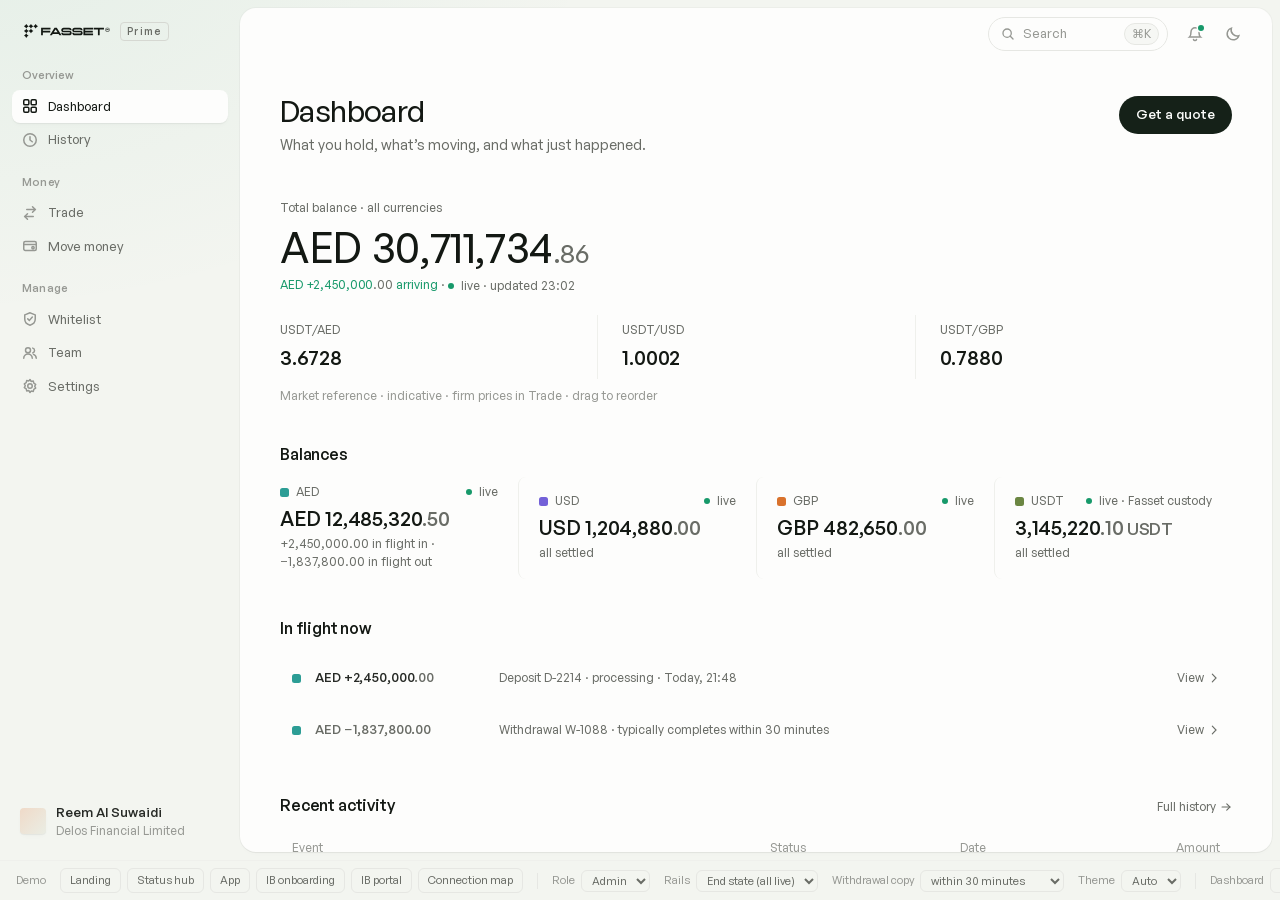
==== index.html @ 42ef4d2c "Prime v2 prototype: static demo deploy Runtime files only (app, styles, fonts); docs and build tooli" ====
<!doctype html>
<html lang="en">
<head>
<meta charset="utf-8">
<meta name="viewport" content="width=device-width, initial-scale=1">
<title>Fasset Prime</title>
<link rel="stylesheet" href="css/tokens.css">
<link rel="stylesheet" href="css/app.css">
<!-- Wave-2 screen styles — one file per screen owner, so parallel agents never share a file -->
<link rel="stylesheet" href="css/screens-onboarding.css">
<link rel="stylesheet" href="css/screens-trade.css">
<link rel="stylesheet" href="css/screens-move.css">
<link rel="stylesheet" href="css/screens-manage.css">
<link rel="stylesheet" href="css/screens-ib.css">
<style>:root { --demobar-h: 40px; } body { padding-bottom: var(--demobar-h); }</style>
</head>
<body>

<!-- Brand lockup defs — mirrors assets/brand/fasset-lockup.svg (the source
     of truth) so the sidebar wordmark themes via currentColor without a
     fetch (file:// safe). Referenced as <use href="#brand-lockup">. -->
<svg width="0" height="0" style="position:absolute" aria-hidden="true"><defs><g id="brand-lockup">
<path d="M0.117638 4.45489C-0.0392129 4.38767 -0.0392126 4.1653 0.117639 4.09808L0.45373 3.95404C2.02653 3.27998 3.27977 2.02674 3.95383 0.453942L4.09787 0.117852C4.16509 -0.0389993 4.38745 -0.038999 4.45467 0.117852L4.6293 0.525305C5.28372 2.0523 6.50046 3.26903 8.02745 3.92346L8.4349 4.09808C8.59175 4.1653 8.59175 4.38767 8.4349 4.45489L8.02745 4.62951C6.50046 5.28394 5.28372 6.50067 4.6293 8.02766L4.45467 8.43512C4.38745 8.59197 4.16509 8.59197 4.09787 8.43512L3.92324 8.02766C3.26882 6.50067 2.05208 5.28393 0.52509 4.62951L0.117638 4.45489Z"/>
<path d="M8.84134 4.45467C8.68448 4.38745 8.68448 4.16509 8.84134 4.09787L9.17743 3.95383C10.7502 3.27977 12.0035 2.02653 12.6775 0.453729L12.8216 0.117638C12.8888 -0.0392129 13.1111 -0.0392126 13.1784 0.117639L13.353 0.525091C14.0074 2.05208 15.2242 3.26882 16.7511 3.92325L17.1586 4.09787C17.3155 4.16509 17.3155 4.38745 17.1586 4.45467L16.7511 4.6293C15.2242 5.28372 14.0074 6.50046 13.353 8.02745L13.1784 8.4349C13.1111 8.59175 12.8888 8.59175 12.8216 8.4349L12.6469 8.02745C11.9925 6.50046 10.7758 5.28372 9.24879 4.6293L8.84134 4.45467Z"/>
<path d="M17.5649 4.45467C17.408 4.38745 17.408 4.16509 17.5649 4.09787L17.901 3.95383C19.4738 3.27977 20.727 2.02653 21.4011 0.453729L21.5451 0.117638C21.6123 -0.0392129 21.8347 -0.0392126 21.9019 0.117639L22.0765 0.525091C22.731 2.05208 23.9477 3.26882 25.4747 3.92325L25.8821 4.09787C26.039 4.16509 26.039 4.38745 25.8821 4.45467L25.4747 4.6293C23.9477 5.28372 22.731 6.50046 22.0765 8.02745L21.9019 8.4349C21.8347 8.59175 21.6123 8.59175 21.5451 8.4349L21.3705 8.02745C20.7161 6.50046 19.4993 5.28372 17.9723 4.6293L17.5649 4.45467Z"/>
<path d="M0.117638 13.1785C-0.0392129 13.1113 -0.0392126 12.8889 0.117639 12.8217L0.45373 12.6776C2.02653 12.0036 3.27977 10.7503 3.95383 9.17754L4.09787 8.84144C4.16509 8.68459 4.38745 8.68459 4.45467 8.84144L4.6293 9.2489C5.28372 10.7759 6.50046 11.9926 8.02745 12.6471L8.4349 12.8217C8.59175 12.8889 8.59175 13.1113 8.4349 13.1785L8.02745 13.3531C6.50046 14.0075 5.28372 15.2243 4.6293 16.7513L4.45467 17.1587C4.38745 17.3156 4.16509 17.3156 4.09787 17.1587L3.92324 16.7513C3.26882 15.2243 2.05208 14.0075 0.52509 13.3531L0.117638 13.1785Z"/>
<path d="M8.84123 13.1785C8.68438 13.1113 8.68438 12.8889 8.84123 12.8217L9.17732 12.6776C10.7501 12.0036 12.0034 10.7503 12.6774 9.17754L12.8215 8.84144C12.8887 8.68459 13.111 8.68459 13.1783 8.84144L13.3529 9.2489C14.0073 10.7759 15.2241 11.9926 16.751 12.6471L17.1585 12.8217C17.3153 12.8889 17.3153 13.1113 17.1585 13.1785L16.751 13.3531C15.2241 14.0075 14.0073 15.2243 13.3529 16.7513L13.1783 17.1587C13.111 17.3156 12.8887 17.3156 12.8215 17.1587L12.6468 16.7513C11.9924 15.2243 10.7757 14.0075 9.24868 13.3531L8.84123 13.1785Z"/>
<path d="M0.117638 21.9021C-0.0392129 21.8349 -0.0392126 21.6125 0.117639 21.5453L0.45373 21.4012C2.02653 20.7272 3.27977 19.4739 3.95383 17.9011L4.09787 17.565C4.16509 17.4082 4.38745 17.4082 4.45467 17.565L4.6293 17.9725C5.28372 19.4995 6.50046 20.7162 8.02745 21.3706L8.4349 21.5453C8.59175 21.6125 8.59175 21.8349 8.4349 21.9021L8.02745 22.0767C6.50046 22.7311 5.28372 23.9479 4.6293 25.4748L4.45467 25.8823C4.38745 26.0392 4.16509 26.0392 4.09787 25.8823L3.92324 25.4748C3.26882 23.9479 2.05208 22.7311 0.52509 22.0767L0.117638 21.9021Z"/>
<path d="M31.9374 21.1834V6.8713H49.4728V10.1512H35.2215V12.3974H48.9951V15.6574H35.2215V21.1834H31.9374Z"/>
<path d="M61.2075 6.8713L70.025 21.1834H66.2432L64.5116 18.4999H53.6639L51.972 21.1834H48.1903L56.9879 6.8713H61.2075ZM59.3166 10.1512H58.8987L55.5946 15.22H62.6406L59.3166 10.1512Z"/>
<path d="M89.0363 11.8805H85.7522C85.7522 11.0457 85.0356 10.1512 83.5229 10.1512H74.4268C73.5112 10.1512 72.715 10.6282 72.715 11.5426C72.715 12.1986 73.3519 12.5763 74.4865 12.5763H84.5181C87.0459 12.5763 89.0363 14.0671 89.0363 16.7308C89.0363 19.1956 87.0459 21.1834 84.5778 21.1834H74.168C71.4212 21.1834 69.5304 18.5595 69.5304 16.1742H72.8145C72.8145 16.9892 73.4515 17.9036 75.0637 17.9036H83.9608C84.9759 17.9036 85.8119 17.3072 85.8119 16.5519C85.8119 15.7369 85.0953 15.5778 83.9608 15.5778H74.1481C71.68 15.5778 69.5304 14.0274 69.5304 11.324C69.5304 8.8591 71.5208 6.8713 73.9889 6.8713H84.3987C87.1454 6.8713 89.0363 9.49519 89.0363 11.8805Z"/>
<path d="M109.534 11.8805H106.249C106.249 11.0457 105.533 10.1512 104.02 10.1512H94.924C94.0084 10.1512 93.2123 10.6282 93.2123 11.5426C93.2123 12.1986 93.8492 12.5763 94.9838 12.5763H105.015C107.543 12.5763 109.534 14.0671 109.534 16.7308C109.534 19.1956 107.543 21.1834 105.075 21.1834H94.6653C91.9185 21.1834 90.0276 18.5595 90.0276 16.1742H93.3118C93.3118 16.9892 93.9487 17.9036 95.561 17.9036H104.458C105.473 17.9036 106.309 17.3072 106.309 16.5519C106.309 15.7369 105.593 15.5778 104.458 15.5778H94.6454C92.1773 15.5778 90.0276 14.0274 90.0276 11.324C90.0276 8.8591 92.018 6.8713 94.4861 6.8713H104.896C107.643 6.8713 109.534 9.49519 109.534 11.8805Z"/>
<path d="M110.933 21.1834V6.8713H128.946V10.1512H114.217V12.3974H128.469V15.6574H114.217V17.9036H128.946V21.1834H110.933Z"/>
<path d="M130.148 6.8713H149.255V10.1512H141.294V21.1834H138.01V10.1512H130.148V6.8713Z"/>
<path d="M155.84 14.4846C154.938 14.4846 154.175 14.3255 153.551 14.0075C152.927 13.6894 152.456 13.2521 152.138 12.6955C151.819 12.1257 151.66 11.4764 151.66 10.7475C151.66 10.0054 151.819 9.33616 152.138 8.73983C152.456 8.13024 152.934 7.65979 153.571 7.32849C154.208 6.99719 154.964 6.83154 155.84 6.83154C156.729 6.83154 157.479 6.99719 158.089 7.32849C158.713 7.65979 159.184 8.13024 159.502 8.73983C159.834 9.33616 160 10.0054 160 10.7475C160 11.4764 159.834 12.1257 159.502 12.6955C159.184 13.2521 158.713 13.6894 158.089 14.0075C157.479 14.3255 156.729 14.4846 155.84 14.4846ZM155.84 13.7292C156.915 13.7292 157.738 13.4708 158.308 12.954C158.892 12.4371 159.184 11.7016 159.184 10.7475C159.184 10.0982 159.051 9.53495 158.786 9.05787C158.52 8.5808 158.136 8.21637 157.631 7.96459C157.127 7.69955 156.53 7.56703 155.84 7.56703C155.124 7.56703 154.513 7.69955 154.009 7.96459C153.518 8.21637 153.14 8.58743 152.874 9.07775C152.609 9.55482 152.476 10.1114 152.476 10.7475C152.476 11.7016 152.768 12.4371 153.352 12.954C153.936 13.4708 154.765 13.7292 155.84 13.7292ZM157.95 12.1986H156.935L156.298 11.2643H154.805V12.1986H153.929V9.09763H157.054C157.32 9.09763 157.545 9.19039 157.731 9.37592C157.917 9.5482 158.01 9.74035 158.01 9.95238V10.3698C158.01 10.5553 157.937 10.7342 157.791 10.9065C157.645 11.0788 157.479 11.1848 157.293 11.2246L157.95 12.1986ZM157.154 10.1909V10.171C157.154 10.012 157.061 9.9325 156.875 9.9325H154.805V10.4096H156.875C157.061 10.4096 157.154 10.3367 157.154 10.1909Z"/>
</g></defs></svg>

<div id="app"></div>

<!-- Plain scripts in dependency order — no modules, no build, no network.
     app.js loads before the screens so App.registerScreen exists;
     boot runs on DOMContentLoaded, after every screen has registered. -->
<script src="js/icons.js"></script>
<script src="js/ui.js"></script>
<script src="js/data.js"></script>
<script src="js/app.js"></script>
<script src="js/screens/dashboard.js"></script>
<script src="js/screens/onboarding.js"></script>
<script src="js/screens/kyc.js"></script>
<script src="js/screens/hub.js"></script>
<script src="js/screens/trade.js"></script>
<script src="js/screens/history.js"></script>
<script src="js/screens/move.js"></script>
<script src="js/screens/whitelist.js"></script>
<script src="js/screens/team.js"></script>
<script src="js/screens/settings.js"></script>
<script src="js/screens/ib.js"></script>
<script src="js/screens/ib-onboard.js"></script>
<script src="js/screens/map.js"></script>
</body>
</html>
---- css/tokens.css ----
/* ————————————————————————————————————————————————
   Fasset Prime — design tokens
   Adapted from the fasset-biz design system bundle.
   LIGHT (warm paper) is the bare :root default and the
   primary theme; dark exists via prefers-color-scheme
   and an explicit [data-theme="dark"] override.
   Bar: NATURAL-DESIGN-AUDIT.md — typographic scarcity,
   warm material color, no lines, ease-out physics.
   ———————————————————————————————————————————————— */

/* ————— self-hosted variable faces (no third-party font requests) —————
   src fallback: local assets first; if the woff2 files haven't been
   copied into prime-web/assets/fonts yet, load the identical files
   from the design-system bundle via a relative path. Never a network
   request either way. */

@font-face {
  font-family: "General Sans";
  src: url("../assets/fonts/GeneralSans-Variable.woff2") format("woff2"),
       url("../../../../context/fasset-biz-design-system/assets/fonts/GeneralSans-Variable.woff2") format("woff2");
  font-weight: 200 700;
  font-style: normal;
  font-display: swap;
}
@font-face {
  font-family: "Geist Mono";
  src: url("../assets/fonts/GeistMono-Variable.woff2") format("woff2"),
       url("../../../../context/fasset-biz-design-system/assets/fonts/GeistMono-Variable.woff2") format("woff2");
  font-weight: 100 900;
  font-style: normal;
  font-display: swap;
}
/* metric-compatible fallback — no layout shift while the woff2 arrives */
@font-face {
  font-family: "General Sans Fallback";
  src: local("Arial");
  size-adjust: 101.5%;
  ascent-override: 98%;
  descent-override: 25%;
  line-gap-override: 0%;
}

/* ————— light — the primary theme, tuned first. Warm paper,
   green-cast neutrals, ink chrome. Nothing pure white-on-white;
   every gray carries the brand's temperature. ————— */
:root {
  /* surfaces */
  --bg: oklch(0.9946 0.0018 120);            /* warm near-white paper */
  --bg-sunken: oklch(0.9672 0.0062 122);     /* linen — the app wallpaper */
  --surface: oklch(0.9946 0.0018 120);
  --surface-2: oklch(0.9748 0.0048 120);
  --input: oklch(0.9946 0.0018 120);
  --bg-selected: oklch(0.9531 0.0065 125);
  --bg-hover: oklch(0.9707 0.0048 120);
  --overlay: oklch(0.9968 0.0012 120);

  /* lines — used sparingly; whitespace does the separating */
  --border: oklch(0.9269 0.006 120);
  --border-faint: oklch(0.9524 0.0048 120);
  --border-strong: oklch(0.8792 0.0085 120);

  /* text */
  --text-subtle: oklch(0.5261 0.0088 130);
  --text-faint: oklch(0.6768 0.0072 125);
  --text-default: oklch(0.2811 0.0093 140);
  --text-strong: oklch(0.2019 0.0108 145);   /* warm ink, never #000 */

  /* ink — the chrome color. Buttons are ink, not brand. */
  --ink: oklch(0.2331 0.0231 152);           /* green-cast black — the button color */
  --ink-down: oklch(0.3054 0.0262 152);
  --on-ink: oklch(0.9861 0.0025 120);

  /* the one accent + status hues (dots and near-transparent tints only) */
  --accent: oklch(0.6061 0.1275 162.0);
  --accent-down: oklch(0.5324 0.1119 161.9);
  --accent-tint: oklch(0.6061 0.1275 162.0 / 0.09);
  --negative: oklch(0.6113 0.1641 25.4);
  --negative-tint: oklch(0.6113 0.1641 25.4 / 0.08);
  --warning: oklch(0.6293 0.1129 68.7);
  --warning-tint: oklch(0.6293 0.1129 68.7 / 0.09);
  --on-accent: oklch(1 0 0);

  /* elevation — ink-tinted, near-invisible: 1px contact + soft ambient.
     Never a generic gray blob. */
  --hl: none;
  --elev-1: 0 1px 1px rgba(20, 26, 18, 0.05), 0 3px 6px -2px rgba(20, 26, 18, 0.03);
  --elev-2: 0 0 1px rgba(20, 26, 18, 0.06), 0 4px 12px rgba(20, 26, 18, 0.07);
  --elev-3: 0 0 1px rgba(20, 26, 18, 0.08), 0 8px 28px 4px rgba(10, 14, 8, 0.09);
  /* the brightest surface, but on-temperature. Pure white (oklch(1 0 0)) is on
     the banned list and reads as a cold patch against the warm paper --bg.
     L stays just under 1: at L=1 the only in-gamut colour is white, so the
     chroma would be gamut-mapped away and the warmth silently lost. */
  --card-bg: oklch(0.997 0.0016 120);
  --shadow-card: 0 0 0 1px rgba(20, 26, 18, 0.028),
                 0 1px 1px rgba(20, 26, 18, 0.04),
                 0 3px 6px -2px rgba(20, 26, 18, 0.02);
  --shadow-card-hover: 0 0 0 1px rgba(20, 26, 18, 0.035),
                       0 1px 12px 4px rgba(20, 26, 18, 0.05),
                       0 3px 6px -2px rgba(20, 26, 18, 0.02);
  --overlay-shadow: var(--elev-3);

  /* status carriers — dot hues; text stays neutral except errors */
  --st-neutral: oklch(0.6224 0.0154 140);
  --st-positive: var(--accent);
  --st-warning: oklch(0.6293 0.1129 68.7);
  --st-error: oklch(0.6113 0.1641 25.4);
  --st-info: oklch(0.5947 0.1473 255.4);

  /* curated category palette — assigned by name, never random.
     IDENTITY USES FOUR HUES ONLY: --cat-1 (dune 50°), --cat-4 (twilight 286°),
     --cat-7 (cove 188°), --cat-8 (moss 127°). AED=cat-7 · USD=cat-4 ·
     GBP=cat-1 · USDT=cat-8, fixed app-wide (see ARCHITECTURE.md §5).
     --cat-2 / --cat-3 / --cat-6 are byte-identical to --accent / --st-info /
     --warning and --cat-5 sits next to --negative: they are documented aliases
     of the STATUS hues and are off-limits for identity, because an operator
     would read them as a state. Identity is a 9px squarish swatch; status is a
     6px round dot. Those two vocabularies must never be confusable. */
  --cat-1: oklch(0.6594 0.1516 50.6); --cat-2: oklch(0.6061 0.1275 162.0); --cat-3: oklch(0.5947 0.1473 255.4); --cat-4: oklch(0.5708 0.1754 286.4);
  --cat-5: oklch(0.6026 0.1654 9.0); --cat-6: oklch(0.6293 0.1129 68.7); --cat-7: oklch(0.6329 0.0985 188.0); --cat-8: oklch(0.5828 0.0997 127.1);

  /* theme-conditional single values (so component rules never fork by theme) */
  --scrim: rgba(18, 24, 14, 0.16);
  --chevron: url("data:image/svg+xml,%3Csvg width='10' height='6' viewBox='0 0 10 6' fill='none' xmlns='http://www.w3.org/2000/svg'%3E%3Cpath d='m1 1 4 4 4-4' stroke='%2371706a' stroke-width='1.3' stroke-linecap='round'/%3E%3C/svg%3E");
  --selection: oklch(0.2019 0.0108 145 / 0.11);

  /* type — General Sans is the app voice; Geist Mono for data moments
     only (addresses, IBANs, codes — never money). */
  --font: "General Sans", "General Sans Fallback", -apple-system, system-ui, "Segoe UI", sans-serif;
  --font-mono: "Geist Mono", ui-monospace, "SF Mono", SFMono-Regular, Menlo, monospace;
  --font-num: var(--font);
  /* the scale, complete. 12 is labels, dates and metadata only; any string
     that is a sentence a treasurer reads is 13. The top end carries the law's
     figures: 30 page titles, 34 the executable rate, 42 the balance hero. */
  --text-12: 12px;
  --text-13: 13px;
  --text-14: 14px;
  --text-16: 16px;
  --text-18: 18px;
  --text-24: 24px;
  --text-30: 30px;
  --text-34: 34px;
  --text-42: 42px;

  /* variable-font weights — interpolated, deliberately off the standard stops */
  --w-body: 450;
  --w-medium: 530;
  --w-title: 460;

  /* shape — instrument-grade: small radii, squared pills for chips */
  --r-tag: 4px;
  --r-control: 6px;
  --r-card: 8px;
  --r-overlay: 12px;
  --r-panel: 16px;

  /* motion — a real easing library. Fast start, long soft landing.
     Everything decelerates into place; exits run faster than entrances. */
  --ease: cubic-bezier(0.215, 0.61, 0.355, 1);          /* out-cubic — the workhorse */
  --ease-out-soft: cubic-bezier(0.16, 1, 0.3, 1);       /* out-expo — draw-ins, hero entrances */
  --ease-snappy: cubic-bezier(0.23, 1, 0.32, 1);        /* out-quint — pops, toggles, menus */
  --ease-out-quint: cubic-bezier(0.23, 1, 0.32, 1);
  --ease-out-expo: cubic-bezier(0.19, 1, 0.22, 1);
  --ease-drawer: cubic-bezier(0.32, 0.72, 0, 1);        /* sheets & side panels */
  --dur-1: 120ms;
  --dur-2: 160ms;
  --dur-3: 200ms;
  --dur-enter: 260ms;
  --dur-exit: 120ms;

  /* focus is ink, not brand — the quiet tell */
  --focus-ring: oklch(0.2019 0.0108 145 / 0.35);

  color-scheme: light;
}

/* ————— dark — the secondary theme. Applied two ways:
   (a) system preference, unless light is explicitly pinned;
   (b) explicit [data-theme="dark"]. Values identical in both. ————— */
@media (prefers-color-scheme: dark) {
  :root:not([data-theme="light"]) {
    --bg: oklch(0.1684 0.0032 150);
    --bg-sunken: oklch(0.1543 0.0032 150);
    --surface: oklch(0.1913 0.0032 150);
    --surface-2: oklch(0.209 0.0032 150);
    --input: oklch(0.2002 0.0032 150);
    --bg-selected: oklch(0.2478 0.0034 150);
    --bg-hover: oklch(0.2178 0.0032 150);
    --overlay: oklch(0.2002 0.0032 150);

    --border: oklch(1 0 0 / 0.08);
    --border-faint: oklch(1 0 0 / 0.05);
    --border-strong: oklch(1 0 0 / 0.13);

    --text-subtle: oklch(0.6401 0.005 140);
    --text-faint: oklch(0.4962 0.005 140);
    --text-default: oklch(0.9249 0.003 140);
    --text-strong: oklch(0.9851 0.002 140);

    --ink: oklch(0.9463 0.0057 140);
    --ink-down: oklch(0.8807 0.008 140);
    --on-ink: oklch(0.205 0.015 150);

    --accent: oklch(0.7475 0.1458 161.2);
    --accent-down: oklch(0.6698 0.134 161.1);
    --accent-tint: oklch(0.7475 0.1458 161.2 / 0.11);
    --negative: oklch(0.6829 0.1453 24.7);
    --negative-tint: oklch(0.6829 0.1453 24.7 / 0.1);
    --warning: oklch(0.7458 0.1097 70.0);
    --warning-tint: oklch(0.7458 0.1097 70.0 / 0.1);
    --on-accent: oklch(0.174 0.0194 164.2);

    --hl: inset 0 1px 0 rgba(255, 255, 255, 0.05);
    --elev-1: 0 1px 2px rgba(0, 0, 0, 0.35);
    --elev-2: 0 4px 14px rgba(0, 0, 0, 0.30), 0 1px 3px rgba(0, 0, 0, 0.30),
              inset 0 0 0 1px rgba(255, 255, 255, 0.05);
    --elev-3: 0 16px 48px rgba(0, 0, 0, 0.40), 0 4px 12px rgba(0, 0, 0, 0.30),
              inset 0 0 0 1px rgba(255, 255, 255, 0.07);
    --card-bg: var(--surface-2);
    --shadow-card: 0 0 0 1px rgba(255, 255, 255, 0.05);
    --shadow-card-hover: 0 0 0 1px rgba(255, 255, 255, 0.08);
    --overlay-shadow: var(--elev-3);

    --st-neutral: oklch(0.649 0.0114 261.8);
    --st-positive: var(--accent);
    --st-warning: oklch(0.7458 0.1097 70.0);
    --st-error: oklch(0.6829 0.1453 24.7);
    --st-info: oklch(0.646 0.1423 253.9);

    --cat-1: oklch(0.7083 0.1503 53.1); --cat-2: oklch(0.7455 0.1489 161.9); --cat-3: oklch(0.646 0.1423 253.9); --cat-4: oklch(0.6557 0.1677 288.0);
    --cat-5: oklch(0.6566 0.1614 8.1); --cat-6: oklch(0.7458 0.1097 70.0); --cat-7: oklch(0.7164 0.1025 188.6); --cat-8: oklch(0.6484 0.103 126.0);

    --scrim: rgba(0, 0, 0, 0.35);
    --chevron: url("data:image/svg+xml,%3Csvg width='10' height='6' viewBox='0 0 10 6' fill='none' xmlns='http://www.w3.org/2000/svg'%3E%3Cpath d='m1 1 4 4 4-4' stroke='%239a9a94' stroke-width='1.3' stroke-linecap='round'/%3E%3C/svg%3E");
    --selection: oklch(0.7475 0.1458 161.2 / 0.25);

    /* focus is ink in both themes, never brand. An accent-green ring is a
       colored focus glow, which is on the banned list. Dark-theme ink at 35%,
       the exact mirror of the light block's value. */
    --focus-ring: oklch(0.9463 0.0057 140 / 0.35);

    color-scheme: dark;
  }
}
:root[data-theme="dark"] {
  --bg: oklch(0.1684 0.0032 150);
  --bg-sunken: oklch(0.1543 0.0032 150);
  --surface: oklch(0.1913 0.0032 150);
  --surface-2: oklch(0.209 0.0032 150);
  --input: oklch(0.2002 0.0032 150);
  --bg-selected: oklch(0.2478 0.0034 150);
  --bg-hover: oklch(0.2178 0.0032 150);
  --overlay: oklch(0.2002 0.0032 150);

  --border: oklch(1 0 0 / 0.08);
  --border-faint: oklch(1 0 0 / 0.05);
  --border-strong: oklch(1 0 0 / 0.13);

  --text-subtle: oklch(0.6401 0.005 140);
  --text-faint: oklch(0.4962 0.005 140);
  --text-default: oklch(0.9249 0.003 140);
  --text-strong: oklch(0.9851 0.002 140);

  --ink: oklch(0.9463 0.0057 140);
  --ink-down: oklch(0.8807 0.008 140);
  --on-ink: oklch(0.205 0.015 150);

  --accent: oklch(0.7475 0.1458 161.2);
  --accent-down: oklch(0.6698 0.134 161.1);
  --accent-tint: oklch(0.7475 0.1458 161.2 / 0.11);
  --negative: oklch(0.6829 0.1453 24.7);
  --negative-tint: oklch(0.6829 0.1453 24.7 / 0.1);
  --warning: oklch(0.7458 0.1097 70.0);
  --warning-tint: oklch(0.7458 0.1097 70.0 / 0.1);
  --on-accent: oklch(0.174 0.0194 164.2);

  --hl: inset 0 1px 0 rgba(255, 255, 255, 0.05);
  --elev-1: 0 1px 2px rgba(0, 0, 0, 0.35);
  --elev-2: 0 4px 14px rgba(0, 0, 0, 0.30), 0 1px 3px rgba(0, 0, 0, 0.30),
            inset 0 0 0 1px rgba(255, 255, 255, 0.05);
  --elev-3: 0 16px 48px rgba(0, 0, 0, 0.40), 0 4px 12px rgba(0, 0, 0, 0.30),
            inset 0 0 0 1px rgba(255, 255, 255, 0.07);
  --card-bg: var(--surface-2);
  --shadow-card: 0 0 0 1px rgba(255, 255, 255, 0.05);
  --shadow-card-hover: 0 0 0 1px rgba(255, 255, 255, 0.08);
  --overlay-shadow: var(--elev-3);

  --st-neutral: oklch(0.649 0.0114 261.8);
  --st-positive: var(--accent);
  --st-warning: oklch(0.7458 0.1097 70.0);
  --st-error: oklch(0.6829 0.1453 24.7);
  --st-info: oklch(0.646 0.1423 253.9);

  --cat-1: oklch(0.7083 0.1503 53.1); --cat-2: oklch(0.7455 0.1489 161.9); --cat-3: oklch(0.646 0.1423 253.9); --cat-4: oklch(0.6557 0.1677 288.0);
  --cat-5: oklch(0.6566 0.1614 8.1); --cat-6: oklch(0.7458 0.1097 70.0); --cat-7: oklch(0.7164 0.1025 188.6); --cat-8: oklch(0.6484 0.103 126.0);

  --scrim: rgba(0, 0, 0, 0.35);
  --chevron: url("data:image/svg+xml,%3Csvg width='10' height='6' viewBox='0 0 10 6' fill='none' xmlns='http://www.w3.org/2000/svg'%3E%3Cpath d='m1 1 4 4 4-4' stroke='%239a9a94' stroke-width='1.3' stroke-linecap='round'/%3E%3C/svg%3E");
  --selection: oklch(0.7475 0.1458 161.2 / 0.25);

  /* focus is ink in both themes, never brand — see the note above. */
  --focus-ring: oklch(0.9463 0.0057 140 / 0.35);

  color-scheme: dark;
}

/* ————— base ————— */

html, body {
  overscroll-behavior-y: none;
}

* { box-sizing: border-box; }

body {
  margin: 0;
  background: var(--bg);
  color: var(--text-default);
  font-family: var(--font);
  font-size: var(--text-13);
  font-weight: var(--w-body);
  line-height: 1.5;
  -webkit-font-smoothing: antialiased;
  -moz-osx-font-smoothing: grayscale;
  text-rendering: optimizeLegibility;
  font-variant-numeric: tabular-nums;
  font-synthesis: none;
  -webkit-tap-highlight-color: transparent;
}

/* headings: tighter leading, balanced wrap, a touch of negative tracking */
h1, h2, h3, h4 {
  margin: 0; font-weight: var(--w-medium); color: var(--text-strong);
  line-height: 1.15; letter-spacing: -0.011em; text-wrap: balance;
}
p { margin: 0; text-wrap: pretty; }
a { color: inherit; text-decoration: none; }
button {
  font: inherit;
  color: inherit;
  background: none;
  border: none;
  padding: 0;
  cursor: pointer;
}
input, select, textarea { font: inherit; color: var(--text-default); }
@media (max-width: 640px) {
  input, select, textarea { font-size: 16px; }
}
::placeholder { color: var(--text-faint); }
strong, b { font-weight: var(--w-medium); }

:focus { outline: none; }
:focus-visible {
  outline: 1.5px solid var(--focus-ring);
  outline-offset: 2px;
}

/* selection is ink at 10% — even highlighting is on-system */
::selection { background: var(--selection); }

.num { font-family: var(--font-num); font-variant-numeric: tabular-nums; letter-spacing: -0.01em; line-height: 1.2; }
.mono { font-family: var(--font-mono); font-size: 0.95em; letter-spacing: 0; }

@media (prefers-reduced-motion: reduce) {
  *, *::before, *::after {
    animation-duration: 0.01ms !important;
    animation-iteration-count: 1 !important;
    transition-duration: 0.01ms !important;
  }
}
---- css/app.css ----
/* ————————————————————————————————————————————————
   Fasset Prime — platform styles
   One floating paper panel, zero lines in content,
   ink chrome, ease-out physics.
   Bar: fasset-biz-design-system/NATURAL-DESIGN-AUDIT.md
   Contract for screens: ../ARCHITECTURE.md
   ———————————————————————————————————————————————— */

/* ————— shell — sidebar lives on the wallpaper, content floats ————— */

.shell {
  display: flex;
  height: calc(100vh - var(--demobar-h, 40px));
  overflow: hidden;
  background:
    radial-gradient(1100px 700px at -4% -12%, color-mix(in oklab, var(--accent) 7%, transparent), transparent 60%),
    var(--bg-sunken);
}

.sidebar {
  width: 240px;
  flex-shrink: 0;
  display: flex;
  flex-direction: column;
  background: transparent;
}

.sidebar-head {
  display: flex;
  align-items: center;
  gap: 8px;
  padding: 22px 16px 18px 24px;
}
.sidebar-head .wm-lock { height: 15px; width: auto; display: block; color: var(--text-strong); flex-shrink: 0; }
.sidebar-head .wm-prime {
  font-size: 10px;
  font-weight: var(--w-medium);
  letter-spacing: 0.14em;
  color: var(--text-subtle);
  border: 1px solid var(--border-strong);
  border-radius: var(--r-tag);
  padding: 1px 6px;
  margin-left: 2px;
}

.nav { padding: 4px 12px; display: flex; flex-direction: column; gap: 1px; }

.nav-group-label {
  font-size: 11px;
  font-weight: var(--w-medium);
  letter-spacing: 0.02em;
  text-transform: none;
  color: var(--text-faint);
  padding: 16px 10px 6px;
}
.nav-group:first-child .nav-group-label { padding-top: 4px; }

.nav-item {
  display: flex;
  align-items: center;
  gap: 10px;
  padding: 7px 10px;
  border-radius: var(--r-card);
  color: var(--text-subtle);
  font-size: var(--text-13);
  white-space: nowrap;
  transition: background var(--dur-1) var(--ease), color var(--dur-1) var(--ease), box-shadow var(--dur-1) var(--ease);
  overflow: hidden;
  width: 100%;
  text-align: left;
}
.nav-item:hover { background: color-mix(in srgb, var(--surface) 55%, transparent); color: var(--text-default); transition: none; }
/* active = a small paper rect floating on the wallpaper */
.nav-item.active { background: var(--surface); color: var(--text-strong); box-shadow: var(--elev-1); }
.nav-item.active .icon { color: var(--text-strong); }
.nav-item .icon { flex-shrink: 0; color: var(--text-faint); }

.sidebar-spacer { flex: 1; }

/* workspace identity, bottom of the sidebar */
.workspace-row { display: flex; align-items: center; gap: 4px; margin: 12px; }
.workspace {
  flex: 1 1 auto; min-width: 0;
  padding: 8px;
  display: flex;
  align-items: center;
  gap: 10px;
  border-radius: var(--r-card);
}
.workspace:hover { background: color-mix(in srgb, var(--surface) 55%, transparent); }
.ws-avatar {
  width: 26px; height: 26px;
  border-radius: var(--r-control);
  background: var(--surface);
  box-shadow: var(--elev-1);
  color: var(--text-default);
  font-size: 11px;
  font-weight: var(--w-medium);
  display: inline-flex;
  align-items: center;
  justify-content: center;
  flex-shrink: 0;
}
.ws-meta { min-width: 0; display: flex; flex-direction: column; text-align: left; }
.ws-name { font-size: var(--text-13); color: var(--text-default); font-weight: var(--w-medium); white-space: nowrap; overflow: hidden; text-overflow: ellipsis; }
.ws-plan { font-size: var(--text-12); color: var(--text-faint); white-space: nowrap; overflow: hidden; text-overflow: ellipsis; }

/* ————— main column — one floating paper panel ————— */

.main {
  flex: 1;
  min-width: 0;
  display: flex;
  flex-direction: column;
  background: var(--bg);
  margin: 8px 8px 8px 0;
  border-radius: var(--r-panel);
  box-shadow: var(--shadow-card);
  overflow: hidden;
}

.topbar {
  height: 52px;
  flex-shrink: 0;
  display: flex;
  align-items: center;
  justify-content: flex-end;
  gap: 12px;
  padding: 0 24px;
}
.topbar-actions { display: flex; align-items: center; gap: 8px; }

.search-affordance {
  display: flex;
  align-items: center;
  gap: 8px;
  color: var(--text-faint);
  font-size: var(--text-13);
  padding: 5px 8px 5px 12px;
  border: 1px solid var(--border);
  border-radius: 999px;
  background: transparent;
  min-width: 180px;
  transition: border-color var(--dur-1) var(--ease);
}
.search-affordance:hover { border-color: var(--border-strong); color: var(--text-subtle); }
.search-affordance kbd { margin-left: auto; }

kbd {
  font-family: var(--font);
  font-size: var(--text-12);
  color: var(--text-faint);
  border: 1px solid var(--border);
  border-radius: 999px;
  padding: 1px 7px;
  background: var(--surface-2);
}

.icon-btn {
  color: var(--text-faint);
  display: inline-flex;
  align-items: center;
  justify-content: center;
  width: 30px; height: 30px;
  border-radius: var(--r-control);
  transition: background var(--dur-1) var(--ease), color var(--dur-1) var(--ease);
}
.icon-btn:hover { background: var(--bg-hover); color: var(--text-default); transition: none; }

.notif-btn { position: relative; }
.notif-btn.has-unread::after {
  content: ""; position: absolute; top: 6px; right: 6px;
  width: 6px; height: 6px; border-radius: 50%;
  background: var(--accent); box-shadow: 0 0 0 1.5px var(--bg);
}

.content {
  flex: 1;
  overflow-y: auto;
  padding: 0 40px 48px;
  scrollbar-width: none;
}
.content::-webkit-scrollbar { display: none; }
.content-inner { max-width: 1040px; margin: 0 auto; }

/* ————— page head — the title commands the page ————— */

.page-head {
  display: flex;
  align-items: flex-start;
  justify-content: space-between;
  gap: 20px;
  padding: 34px 0 44px;
}
.page-head h1 {
  font-size: var(--text-30);
  font-weight: var(--w-title);
  letter-spacing: -0.02em;
  line-height: 1.1;
  color: var(--text-strong);
}
.page-sub {
  margin-top: 7px;
  font-size: var(--text-14);
  font-weight: var(--w-body);
  color: var(--text-subtle);
}
.page-actions { display: flex; align-items: center; gap: 8px; flex-shrink: 0; padding-top: 2px; }

/* ————— buttons — ink pills. Brand color is not chrome. ————— */

.btn {
  display: inline-flex;
  align-items: center;
  justify-content: center;
  gap: 7px;
  font-size: var(--text-13);
  font-weight: var(--w-medium);
  padding: 8px 16px;
  border-radius: 999px;
  border: 1px solid transparent;
  transition: background var(--dur-1) var(--ease), border-color var(--dur-1) var(--ease), color var(--dur-1) var(--ease), transform var(--dur-1) var(--ease);
  white-space: nowrap;
  user-select: none;
}
.btn:hover { transition: none; }
/* press feedback — a 1% settle, not a 5% shrink */
.btn:active:not(:disabled) { transform: scale(0.99); }
.pressable:active { transform: scale(0.99); }

.btn-primary { background: var(--ink); color: var(--on-ink); }
.btn-primary:hover { background: var(--ink-down); }
.btn-primary .icon { color: inherit; }

.btn-secondary {
  background: var(--surface);
  border-color: var(--border);
  color: var(--text-default);
}
.btn-secondary:hover { background: var(--bg-hover); border-color: var(--border-strong); color: var(--text-strong); }

.btn-ghost { color: var(--text-subtle); padding: 8px 10px; }
.btn-ghost:hover { background: var(--bg-hover); color: var(--text-default); }

.btn-danger-ghost { color: var(--negative); }
.btn-danger-ghost:hover { background: var(--negative-tint); }
/* external / irreversible confirmations only — louder, used once per flow */
.btn-danger { background: var(--negative); color: oklch(1 0 0); }
.btn-danger:hover { filter: brightness(0.96); }

.btn:disabled { opacity: 0.45; pointer-events: none; }
.btn-block { width: 100%; }
.btn-lg { padding: 10px 18px; }
.btn-sm { padding: 4px 12px; font-size: var(--text-12); height: auto; }

.link {
  font-size: var(--text-12);
  color: var(--text-subtle);
  display: inline-flex;
  align-items: center;
  gap: 4px;
}
.link:hover { color: var(--text-default); }

/* a destructive link. Armed reads as armed: medium weight and underlined, so
   a control one click from removing something never looks like a resting one.
   Screens scope their own copies of this until they adopt the shared class. */
.link-danger { color: var(--negative); }
.link-danger:hover { color: var(--negative); }
.link-danger.armed { font-weight: var(--w-medium); text-decoration: underline; }

/* ————— cards — only for objects. Numbers are open typography. ————— */

.card {
  background: var(--card-bg);
  border-radius: var(--r-overlay);
  box-shadow: var(--shadow-card);
}
button.card, a.card { transition: box-shadow var(--dur-2) var(--ease), background var(--dur-1) var(--ease); }
button.card:hover, a.card:hover { box-shadow: var(--shadow-card-hover); }
.card-pad { padding: 20px; }

/* ————— stat strip — numbers as typography, not boxes ————— */

.stat-strip { display: grid; grid-template-columns: repeat(4, 1fr); }
.stat-strip > * {
  padding: 6px 20px 8px;
  border-left: 1px solid var(--border-faint);
  text-align: left;
  min-width: 0;
}
.stat-strip > :first-child { border-left: none; padding-left: 0; }
button.stat-strip-cell, a.stat-strip-cell { border-radius: var(--r-card); transition: background var(--dur-1) var(--ease); }
button.stat-strip-cell:hover, a.stat-strip-cell:hover { background: var(--bg-hover); border-left-color: transparent; transition: none; }
@media (max-width: 900px) {
  .stat-strip { grid-template-columns: repeat(2, 1fr); }
  .stat-strip > :nth-child(odd) { border-left: none; padding-left: 0; }
}

.tile-label { font-size: var(--text-12); color: var(--text-subtle); display: flex; align-items: center; gap: 6px; }
.tile-value {
  font-family: var(--font-num);
  font-size: 20px;
  font-weight: var(--w-medium);
  color: var(--text-strong);
  line-height: 1.2;
  margin-top: 6px;
  font-variant-numeric: tabular-nums;
  letter-spacing: -0.01em;
}
.tile-hero { font-size: 26px; letter-spacing: -0.015em; }
.tile-sub { font-size: var(--text-12); color: var(--text-subtle); margin-top: 4px; }

/* de-boxed rail stack — label + figure + sub, no container */
.open-block { padding: 2px 0; margin-bottom: 26px; display: block; width: 100%; text-align: left; }
button.open-block { border-radius: var(--r-card); transition: background var(--dur-1) var(--ease); }
button.open-block:hover { background: var(--bg-hover); transition: none; }

/* ————— money typography ————— */

/* the symbol/code is solid and full-size — identical to the digits, so it
   never shifts when a live value replaces the text. Decimals dim. */
.money { white-space: nowrap; font-variant-numeric: tabular-nums; letter-spacing: -0.01em; }
.money-sym { font-size: inherit; font-weight: inherit; color: inherit; margin-right: 0.24em; }
.money-dec { color: var(--text-subtle); }
.money-ccy { color: var(--text-subtle); font-size: 0.85em; margin-left: 0.18em; }
/* rows keep near-full-strength decimals — only heroes/tiles dim them */
.row .money-dec { color: inherit; opacity: 0.75; }

/* balance hero — the typographic set piece */
.bal-hero { display: flex; align-items: flex-end; justify-content: space-between; gap: 16px; flex-wrap: wrap; }
.bal-label { font-size: var(--text-12); color: var(--text-subtle); display: flex; align-items: center; gap: 6px; }
.bal-value {
  font-family: var(--font-num); font-variant-numeric: tabular-nums;
  font-size: 42px; line-height: 1.05; font-weight: var(--w-title); color: var(--text-strong);
  letter-spacing: -0.02em; margin-top: 8px;
}
.bal-value .money-dec { font-size: 0.62em; }
.bal-delta { font-size: var(--text-12); margin-top: 7px; color: var(--text-subtle); }
.bal-delta .up { color: var(--accent); }
.bal-delta .down { color: var(--negative); }

/* per-digit entrance for hero figures — digits assemble, they don't appear */
.dg { display: inline-block; animation: dg-in 240ms var(--ease) both; }
@keyframes dg-in {
  from { opacity: 0; transform: translateY(0.35em); }
  to { opacity: 1; transform: none; }
}

/* ————— section headers ————— */

.section { margin-bottom: 40px; }
.section-head {
  display: flex;
  align-items: baseline;
  gap: 10px;
  margin-bottom: 14px;
}
.section-head h2 { font-size: var(--text-16); font-weight: var(--w-medium); letter-spacing: -0.01em; }
.section-head .link { margin-left: auto; }

/* ————— status — dot carries the hue, text stays neutral.
   Fixed vocabulary: positive=confirmed/credited/settled ·
   warning=waiting on a human · error=failed/held ·
   info=in process · neutral=inert. Never re-purposed. ————— */

.status {
  display: inline-flex;
  align-items: center;
  gap: 7px;
  font-size: var(--text-12);
  color: var(--text-subtle);
  white-space: nowrap;
}
.status .dot { width: 6px; height: 6px; border-radius: 50%; background: var(--st-neutral); flex-shrink: 0; }
/* inside a table row the grid track is fixed, so a long status label must wrap
   rather than run under the next column. Rows can grow; overlapping text is
   never acceptable. Outside rows (page heads, cards) nowrap still holds. */
.row .status { white-space: normal; align-items: flex-start; min-width: 0; }
.row .status .dot { margin-top: 5px; }
.status-positive .dot { background: var(--st-positive); }
.status-warning .dot { background: var(--st-warning); }
.status-error .dot { background: var(--st-error); }
.status-info .dot { background: var(--st-info); }
/* only states a human must act on escalate to colored text */
.status-error { color: var(--st-error); }

/* metadata chip — sentence case, whisper volume */
.tag {
  display: inline-flex;
  align-items: center;
  font-size: var(--text-12);
  font-weight: var(--w-medium);
  color: var(--text-subtle);
  border-radius: var(--r-control);
  padding: 2px 8px;
  background: color-mix(in srgb, var(--text-subtle) 10%, transparent);
  white-space: nowrap;
}

/* rail / network — dot + text, no container */
.rail {
  display: inline-flex;
  align-items: center;
  gap: 7px;
  font-size: var(--text-12);
  color: var(--text-subtle);
  white-space: nowrap;
}
.rail i { width: 6px; height: 6px; border-radius: 50%; background: var(--text-faint); flex: none; }
.rail-live i { background: var(--accent); }
.rail-coming i { background: var(--text-faint); }

/* monogram */
.monogram {
  display: inline-flex;
  align-items: center;
  justify-content: center;
  border-radius: 50%;
  background: var(--bg-selected);
  color: var(--text-subtle);
  font-weight: var(--w-medium);
  letter-spacing: 0.2px;
  flex-shrink: 0;
  user-select: none;
}

/* ————— data table — no lines. Row height, date group labels and
   alignment separate. The one hairline the law permits sits under the
   sticky header (and above a totals line); it gives the table a top edge
   so it reads as a table. Row hairlines and zebra stay banned. ————— */

/* derived from --border-faint so both themes hold: warm ink-tinted in
   light, white at 5% in dark. Named so the permitted hairline is greppable. */
:root { --table-rule: var(--border-faint); }

.table { width: 100%; }

.table-header {
  display: grid;
  padding: 0 12px;
  height: 36px;
  align-items: center;
  position: sticky;
  top: 0;
  background: var(--bg);
  box-shadow: inset 0 -1px 0 var(--table-rule);
  z-index: 2;
}
.table-header span {
  font-size: var(--text-12);
  text-transform: none;
  letter-spacing: 0;
  color: var(--text-faint);
  font-weight: var(--w-body);
}
.table-header .h-right, .row .c-right { text-align: right; }

.group-label {
  font-size: var(--text-12);
  color: var(--text-faint);
  font-weight: var(--w-body);
  padding: 22px 12px 8px;
}
/* the first group sits under the header hairline, so it needs less air above */
.table-header + .group-label { padding-top: 12px; }

.row {
  display: grid;
  align-items: center;
  padding: 0 12px;
  min-height: 56px;
  border-radius: var(--r-card);
  cursor: default;
  transition: background var(--dur-1) var(--ease);
  width: 100%;
  text-align: left;
}
.row.clickable { cursor: pointer; }
.row:hover { background: var(--bg-hover); transition: none; }
/* selection survives pointer movement — anchored ink cue, distinct from hover */
.row.selected { background: var(--bg-selected); box-shadow: inset 2px 0 0 var(--ink); }

.row .cell-main { display: flex; align-items: center; gap: 10px; min-width: 0; }
.row .cell-main .name {
  color: var(--text-default);
  font-weight: var(--w-body);
  white-space: nowrap;
  overflow: hidden;
  text-overflow: ellipsis;
}
.row .desc { color: var(--text-subtle); font-size: var(--text-12); white-space: nowrap; overflow: hidden; text-overflow: ellipsis; }
.row .date { color: var(--text-subtle); font-size: var(--text-12); font-variant-numeric: tabular-nums; }
.row .amount {
  text-align: right;
  font-family: var(--font-num);
  font-variant-numeric: tabular-nums;
  letter-spacing: -0.01em;
  color: var(--text-default);
  white-space: nowrap;
}
.row .amount.positive { color: var(--accent); }
.row .amount.pending { color: var(--text-subtle); }

/* ————— empty state — one quiet sentence, headers still rendered ————— */

.empty {
  padding: 64px 0;
  text-align: center;
  color: var(--text-subtle);
  font-size: var(--text-14);
}
.empty .btn { margin-top: 14px; }

/* ————— skeletons — the waiting vocabulary ————— */

.skeleton {
  position: relative;
  overflow: hidden;
  background: var(--surface-2);
  border-radius: var(--r-control);
}
.skeleton::after {
  content: "";
  position: absolute;
  inset: 0;
  transform: translateX(-100%);
  background: linear-gradient(90deg, transparent, color-mix(in srgb, var(--bg) 60%, transparent), transparent);
  animation: shimmer 1.4s var(--ease) infinite;
}
@keyframes shimmer { to { transform: translateX(100%); } }

/* ————— side panel — the drawer curve. There are no modals anywhere. ————— */

.panel-wrap { position: fixed; inset: 0; z-index: 50; }
.panel-scrim {
  position: absolute; inset: 0;
  background: var(--scrim);
  opacity: 0;
  transition: opacity var(--dur-exit) var(--ease);
}
.panel {
  position: absolute;
  top: 8px; right: 8px; bottom: 8px;
  width: 480px;
  background: var(--overlay);
  border-radius: var(--r-panel);
  box-shadow: var(--overlay-shadow);
  transform: translateX(24px);
  opacity: 0;
  /* base = exit timings; .open overrides with the slower drawer entrance */
  transition: transform var(--dur-exit) var(--ease), opacity var(--dur-exit) var(--ease);
  display: flex;
  flex-direction: column;
  overflow: hidden;
  max-width: calc(100vw - 16px);
}
.panel-wrap.open .panel-scrim { opacity: 1; transition-duration: var(--dur-enter); }
.panel-wrap.open .panel {
  transform: translateX(0);
  opacity: 1;
  transition: transform 300ms var(--ease-drawer), opacity 200ms var(--ease);
}

.panel-head {
  display: flex;
  align-items: center;
  gap: 10px;
  padding: 16px 20px;
  border-bottom: 1px solid var(--border-faint);
  flex-shrink: 0;
}
.panel-head h2 { font-size: var(--text-14); font-weight: var(--w-medium); flex: 1; min-width: 0; }
.panel-close { color: var(--text-faint); padding: 4px; border-radius: var(--r-control); display: inline-flex; }
.panel-close:hover { color: var(--text-default); background: var(--bg-selected); }

.panel-body { flex: 1; overflow-y: auto; padding: 20px; scrollbar-width: none; }
.panel-body::-webkit-scrollbar { display: none; }
.panel-foot {
  padding: 14px 20px;
  border-top: 1px solid var(--border-faint);
  display: flex;
  gap: 8px;
  flex-shrink: 0;
}
.panel-foot .btn { flex: 1; }

/* quiet step indicator — Step · Step · Step */
.steps { display: flex; align-items: center; gap: 6px; font-size: var(--text-12); color: var(--text-faint); }
.steps .step.active { color: var(--text-default); }
.steps .sep { color: var(--text-faint); opacity: 0.5; }

/* ————— definition list ————— */

.def-row {
  display: flex;
  justify-content: space-between;
  align-items: baseline;
  gap: 16px;
  padding: 7px 0;
}
.def-label { color: var(--text-subtle); font-size: var(--text-12); flex-shrink: 0; }
.def-value {
  color: var(--text-default);
  text-align: right;
  font-family: var(--font-num);
  font-variant-numeric: tabular-nums;
  letter-spacing: -0.01em;
  min-width: 0;
  overflow-wrap: anywhere;
}
.def-value.strong { color: var(--text-strong); font-weight: var(--w-medium); }
.def-group { padding: 4px 0; }
.def-group + .def-group { margin-top: 12px; padding-top: 12px; }

/* ————— lifecycle timeline (deposits, withdrawals, trades) ————— */

.timeline { margin: 4px 0; }
.timeline-item { display: flex; gap: 10px; position: relative; padding: 0 0 16px 0; }
.timeline-item:last-child { padding-bottom: 0; }
.timeline-item::before {
  content: "";
  position: absolute;
  left: 3.5px; top: 14px; bottom: 2px;
  width: 1px;
  background: var(--border-strong);
}
.timeline-item:last-child::before { display: none; }
.timeline-dot { width: 8px; height: 8px; border-radius: 50%; background: var(--text-faint); margin-top: 5px; flex-shrink: 0; }
.timeline-item.done .timeline-dot { background: var(--accent); }
/* in process — the same hue UI.statusDot uses for "info", with a slow halo
   so the eye finds the live stage without a spinner. */
.timeline-item.active .timeline-dot {
  background: var(--st-info);
  animation: tl-active 1800ms var(--ease) infinite;
}
@keyframes tl-active {
  0%, 100% { box-shadow: 0 0 0 0 color-mix(in srgb, var(--st-info) 26%, transparent); }
  55% { box-shadow: 0 0 0 3.5px color-mix(in srgb, var(--st-info) 0%, transparent); }
}
.timeline-item.pending .timeline-dot { background: var(--warning); }
.timeline-item.failed .timeline-dot { background: var(--negative); }
.timeline-item.todo { opacity: 0.5; }
.timeline-label { font-size: var(--text-13); color: var(--text-default); }
.timeline-sub { font-size: var(--text-12); color: var(--text-subtle); }
.timeline-time { font-size: var(--text-12); color: var(--text-faint); }

/* ————— forms — focus darkens the hairline to ink; no colored glow ————— */

.field { margin-bottom: 16px; }
.field label {
  display: block;
  font-size: var(--text-12);
  color: var(--text-subtle);
  margin-bottom: 6px;
}
.input, .select, textarea.input {
  width: 100%;
  background: var(--input);
  border: 1px solid var(--border);
  border-radius: var(--r-card);
  padding: 8px 11px;
  font-size: var(--text-13);
  transition: border-color var(--dur-1) var(--ease), box-shadow var(--dur-1) var(--ease);
}
.input:hover, .select:hover { border-color: var(--border-strong); }
.input:focus, .select:focus {
  border-color: var(--text-strong);
  box-shadow: 0 0 0 0.5px var(--text-strong);
  outline: none;
}
.input.invalid { border-color: var(--negative); }
.select {
  appearance: none;
  background-image: var(--chevron);
  background-repeat: no-repeat;
  background-position: right 10px center;
  padding-right: 28px;
}

.input-amount {
  font-family: var(--font-num);
  font-size: var(--text-18);
  font-variant-numeric: tabular-nums;
  letter-spacing: -0.01em;
  padding: 10px 12px;
}
.input-code {
  font-family: var(--font-mono);
  font-size: 20px;
  letter-spacing: 8px;
  text-align: center;
}

.field-row { display: flex; gap: 10px; }
.field-row .field { flex: 1; }

.hint { font-size: var(--text-12); color: var(--text-faint); margin-top: 6px; line-height: 1.45; }
.hint.err { color: var(--negative); }

/* quiet inline note — one sentence, tinted at whisper volume */
.note { font-size: var(--text-12); border-radius: var(--r-card); padding: 10px 13px; line-height: 1.5; }
.note-info { background: color-mix(in srgb, var(--st-info) 8%, transparent); color: var(--text-default); }
.note-warning { background: var(--warning-tint); color: var(--text-default); }
.note-error { background: var(--negative-tint); color: var(--negative); }
.note-positive { background: var(--accent-tint); color: var(--text-default); }

/* option list rows (destination picker etc.) */
.option-row {
  display: flex;
  align-items: center;
  gap: 12px;
  width: 100%;
  padding: 10px;
  border-radius: var(--r-card);
  text-align: left;
  transition: background var(--dur-1) var(--ease);
}
.option-row:hover { background: var(--bg-hover); transition: none; }
.option-row .opt-name { color: var(--text-default); }
.option-row .opt-detail { font-size: var(--text-12); color: var(--text-subtle); }
.option-row .icon.chev { margin-left: auto; color: var(--text-faint); }

/* copy row — value + quiet copy affordance, mono for data ids */
.copy-row { display: flex; align-items: baseline; gap: 10px; padding: 7px 0; min-width: 0; }
.copy-row .cr-label { font-size: var(--text-12); color: var(--text-subtle); flex: 0 0 96px; }
.copy-row .cr-value { flex: 1; min-width: 0; font-size: var(--text-13); color: var(--text-default); overflow-wrap: anywhere; }
.copy-row .cr-value.mono { font-family: var(--font-mono); font-size: var(--text-12); }
.copy-row .link { flex: none; }

/* segmented control — active is a floating paper pill */
.seg { display: inline-flex; padding: 3px; background: var(--surface-2); border-radius: 999px; }
.seg-btn { padding: 4px 13px; border-radius: 999px; font-size: var(--text-12); color: var(--text-subtle); transition: color var(--dur-1) var(--ease); }
.seg-btn:hover { color: var(--text-default); }
.seg-btn.active { background: var(--card-bg); color: var(--text-strong); box-shadow: var(--elev-1); }

/* table toolbar: search + filters */
.tx-toolbar { display: flex; align-items: center; gap: 10px; margin-bottom: 20px; flex-wrap: wrap; }
.tx-search { display: flex; align-items: center; gap: 8px; flex: 1; min-width: 220px; max-width: 360px; padding: 0 14px; height: 34px; border: 1px solid var(--border); border-radius: 999px; background: transparent; color: var(--text-faint); transition: border-color var(--dur-1) var(--ease); }
.tx-search:focus-within { border-color: var(--text-strong); }
.tx-search-input { flex: 1; border: none; background: none; color: var(--text-default); font-size: var(--text-13); outline: none; }
.tx-search-input::placeholder { color: var(--text-faint); }
.tx-select { height: 34px; width: auto; min-width: 130px; border-radius: 999px; padding-left: 14px; }

/* switch */
.switch { width: 34px; height: 20px; border-radius: 999px; background: var(--bg-selected); position: relative; transition: background var(--dur-2) var(--ease); flex-shrink: 0; cursor: pointer; }
.switch .knob { position: absolute; top: 2px; left: 2px; width: 16px; height: 16px; border-radius: 50%; background: var(--surface); box-shadow: var(--elev-1); transition: transform var(--dur-2) var(--ease-snappy); }
.switch.on { background: var(--ink); }
.switch.on .knob { transform: translateX(14px); }

/* ————— toast — a pill, bottom-center, one sentence ————— */

.toast {
  position: fixed;
  bottom: calc(var(--demobar-h, 40px) + 16px);
  left: 50%;
  transform: translate(-50%, 10px) scale(0.98);
  display: flex;
  align-items: center;
  gap: 8px;
  background: var(--overlay);
  box-shadow: var(--overlay-shadow);
  border-radius: 999px;
  padding: 10px 16px;
  font-size: var(--text-13);
  color: var(--text-default);
  opacity: 0;
  pointer-events: none;
  transition: opacity var(--dur-exit) var(--ease), transform var(--dur-exit) var(--ease);
  z-index: 70;
  max-width: min(520px, calc(100vw - 32px));
}
/* the glyph carries the kind. A refusal never wears the confirmation tick:
   colour on the icon only, so the sentence itself stays neutral ink. */
.toast .icon { color: var(--accent); flex: none; }
.toast-blocked .icon { color: var(--st-warning); }
.toast-info .icon, .toast-note .icon { color: var(--st-info); }
.toast.show {
  opacity: 1;
  transform: translate(-50%, 0) scale(1);
  transition: opacity var(--dur-3) var(--ease-snappy), transform var(--dur-3) var(--ease-snappy);
}

/* ————— screen transitions — one entrance grammar, every screen ————— */

.screen { animation: screen-in var(--dur-enter) var(--ease) both; }
@keyframes screen-in { from { opacity: 0; } to { opacity: 1; } }
/* the ramp runs 40/80/120/160/200 and caps at 200ms. Dashboard, Move and
   Settings all render five or more sections, so a cap at the 4th child made
   everything past it land on the same frame and the page arrived flat. */
.screen > * { animation: rise-in 380ms var(--ease-snappy) both; }
.screen > :nth-child(2) { animation-delay: 40ms; }
.screen > :nth-child(3) { animation-delay: 80ms; }
.screen > :nth-child(4) { animation-delay: 120ms; }
.screen > :nth-child(5) { animation-delay: 160ms; }
.screen > :nth-child(n+6) { animation-delay: 200ms; }
@keyframes rise-in {
  from { opacity: 0; transform: translateY(10px); }
  to { opacity: 1; transform: none; }
}
.rise { animation: rise-in 380ms var(--ease-snappy) both; }

/* first-load reveal — a one-time curtain + sidebar content-in.
   Short on purpose: the dashboard's one skeleton pass runs 0 → 380ms, and at
   480ms + 100ms delay the curtain hid the app's whole waiting vocabulary on
   the only load where it fires. The sidebar stagger (120/180/240/300ms) is the
   real curtain-raise and it reads better uncovered. app.js removes the node at
   400ms — keep the two numbers in step. */
.veil {
  position: fixed;
  inset: 0;
  z-index: 100;
  background: var(--bg-sunken);
  pointer-events: none;
  animation: veil-out 260ms var(--ease-snappy) 60ms both;
}
@keyframes veil-out { to { opacity: 0; } }
.shell.boot .sidebar-head,
.shell.boot .nav-group,
.shell.boot .workspace-row { animation: rise-in 460ms var(--ease-snappy) both; }
.shell.boot .nav-group:nth-of-type(1) { animation-delay: 120ms; }
.shell.boot .nav-group:nth-of-type(2) { animation-delay: 180ms; }
.shell.boot .nav-group:nth-of-type(3) { animation-delay: 240ms; }
.shell.boot .workspace-row { animation-delay: 300ms; }

/* ————— grids & utility ————— */

.grid-3 { display: grid; grid-template-columns: repeat(3, 1fr); gap: 12px; }
.grid-2 { display: grid; grid-template-columns: repeat(2, 1fr); gap: 12px; }
@media (max-width: 900px) { .grid-3, .grid-2 { grid-template-columns: 1fr; } }

.muted { color: var(--text-subtle); }
.faint { color: var(--text-faint); }
.strong { color: var(--text-strong); font-weight: var(--w-medium); }
.small { font-size: var(--text-12); }
.mt-4 { margin-top: 4px; } .mt-8 { margin-top: 8px; } .mt-12 { margin-top: 12px; }
.mt-16 { margin-top: 16px; } .mt-24 { margin-top: 24px; } .mt-32 { margin-top: 32px; }
.flex { display: flex; align-items: center; gap: 8px; }
.spread { display: flex; align-items: center; justify-content: space-between; gap: 8px; }
.divider { border: none; border-top: 1px solid var(--border-faint); margin: 16px 0; }
.hide { display: none !important; }

/* freshness line — quiet metadata under live figures */
.freshline { font-size: var(--text-12); color: var(--text-faint); }

/* in-flight strip rows — open list, no lines */
.inflight-row {
  display: flex;
  align-items: center;
  gap: 14px;
  min-height: 52px;
  padding: 0 12px;
  border-radius: var(--r-card);
  width: 100%;
  text-align: left;
  transition: background var(--dur-1) var(--ease);
}
.inflight-row:hover { background: var(--bg-hover); transition: none; }
.inflight-row .if-amt { font-variant-numeric: tabular-nums; letter-spacing: -0.01em; font-weight: var(--w-medium); white-space: nowrap; min-width: 170px; }
.inflight-row .if-txt { color: var(--text-subtle); font-size: var(--text-12); min-width: 0; overflow: hidden; text-overflow: ellipsis; white-space: nowrap; flex: 1; }
.inflight-row .if-go { margin-left: auto; flex: none; }

/* ————— zone: onboarding / auth (no app shell) ————— */

.zone-bare {
  min-height: calc(100vh - var(--demobar-h, 40px));
  background:
    radial-gradient(1100px 700px at -4% -12%, color-mix(in oklab, var(--accent) 7%, transparent), transparent 60%),
    var(--bg-sunken);
  overflow-y: auto;
}
.bare-header {
  display: flex;
  align-items: center;
  gap: 8px;
  padding: 22px 32px 0;
  max-width: 1040px;
  margin: 0 auto;
}
.bare-header .wm-lock { height: 15px; color: var(--text-strong); }
.bare-header .wm-prime {
  font-size: 10px; font-weight: var(--w-medium); letter-spacing: 0.14em;
  color: var(--text-subtle); border: 1px solid var(--border-strong);
  border-radius: var(--r-tag); padding: 1px 6px; margin-left: 2px;
}
.bare-header .bh-right { margin-left: auto; font-size: var(--text-12); color: var(--text-subtle); display: flex; gap: 14px; align-items: center; }
.bare-body { max-width: 1040px; margin: 0 auto; padding: 24px 32px 64px; }
/* a single floating sheet for auth / onboarding steps */
.bare-sheet {
  background: var(--bg);
  border-radius: var(--r-panel);
  box-shadow: var(--shadow-card);
  padding: 32px 36px;
  max-width: 480px;
  margin: 40px auto 0;
}
.bare-sheet-wide { max-width: 960px; }

/* ————— demo bar — prototype furniture, quiet ————— */

.demobar {
  position: fixed;
  left: 0; right: 0; bottom: 0;
  height: var(--demobar-h, 40px);
  z-index: 90;
  display: flex;
  align-items: center;
  gap: 14px;
  padding: 0 16px;
  background: var(--bg-sunken);
  border-top: 1px solid var(--border-faint);
  font-size: 11px;
  color: var(--text-faint);
  overflow-x: auto;
  scrollbar-width: none;
}
.demobar::-webkit-scrollbar { display: none; }
.demobar .db-label { white-space: nowrap; color: var(--text-faint); }
.demobar .db-group { display: flex; align-items: center; gap: 6px; flex: none; }
.demobar .db-sep { width: 1px; height: 16px; background: var(--border); flex: none; }
.db-btn {
  font-size: 11px;
  color: var(--text-subtle);
  border: 1px solid var(--border);
  border-radius: var(--r-control);
  padding: 3px 9px;
  white-space: nowrap;
  background: transparent;
  transition: color var(--dur-1) var(--ease), border-color var(--dur-1) var(--ease);
}
.db-btn:hover { color: var(--text-default); border-color: var(--border-strong); transition: none; }
.db-btn.on { background: var(--surface); color: var(--text-strong); box-shadow: var(--elev-1); border-color: transparent; }
.db-btn.armed { color: var(--warning); border-color: var(--warning); }
.demobar select {
  font-size: 11px;
  color: var(--text-subtle);
  background: transparent;
  border: 1px solid var(--border);
  border-radius: var(--r-control);
  padding: 2px 6px;
  font-family: inherit;
}

/* role preview note — quiet, inside the panel */
.role-note {
  font-size: var(--text-12);
  color: var(--text-subtle);
  background: var(--warning-tint);
  padding: 7px 24px;
  flex-shrink: 0;
}

/* responsive shell */
@media (max-width: 900px) {
  .sidebar { width: 64px; }
  .sidebar .nav-item span, .sidebar .nav-group-label, .sidebar .ws-meta, .sidebar-head .wm-lock, .sidebar-head .wm-prime { display: none; }
  .sidebar .nav-item { justify-content: center; padding: 7px 0; }
  .content { padding: 0 20px 40px; }
}

/* ─────────────────────────────────────────────────────────────────────────
   SHARED FOUNDATION, appended. Everything below is owned by the foundation
   layer and used by every screen through js/ui.js. Screens must not fork or
   re-declare any of it in css/screens-*.css.
   ───────────────────────────────────────────────────────────────────────── */

/* ───── currency & category identity: colour lives only in the swatch ─────
   Rendered by UI.ccy(). Four hues, fixed app-wide: AED cove · USD twilight ·
   GBP dune · USDT moss. The swatch is 9px and squarish (2.5px radius); the
   status dot is 6px and round. Different shape, different size, different
   meaning, and they must never be confusable. Identity hues never appear on
   a dot; status hues never appear on a swatch. */
.cat { display: inline-flex; align-items: baseline; gap: 7px; white-space: nowrap; }
.cat i {
  width: 9px; height: 9px; border-radius: 2.5px;
  background: var(--st-neutral); flex: none; transform: translateY(1px);
}
.cat-aed  i { background: var(--cat-7); }   /* cove  · 188° teal      */
.cat-usd  i { background: var(--cat-4); }   /* twilight · 286° violet */
.cat-gbp  i { background: var(--cat-1); }   /* dune  · 50° orange     */
.cat-usdt i { background: var(--cat-8); }   /* moss  · 127°           */

/* network identity: legal only where no currency column exists (the wallets
   table), because one screen carries one categorical dimension. */
.cat-tron     i { background: var(--cat-1); }
.cat-ethereum i { background: var(--cat-4); }
.cat-bitcoin  i { background: var(--cat-8); }

/* pillar identity: the connection map, four groups, no money on the screen. */
.cat-p1 i { background: var(--cat-7); }
.cat-p2 i { background: var(--cat-4); }
.cat-p3 i { background: var(--cat-1); }
.cat-p4 i { background: var(--cat-8); }

/* the tinted variant: objects and hosted surfaces only, never a table row.
   56px rows carrying four different tinted chips is the rainbow the rule in
   ARCHITECTURE.md §5 exists to prevent. In rows: bare swatch, neutral text. */
.cat-chip {
  border-radius: var(--r-control); padding: 2px 8px 2px 7px;
  font-size: var(--text-12); color: var(--text-default);
}
.cat-chip.cat-aed  { background: color-mix(in srgb, var(--cat-7) 8%, transparent); }
.cat-chip.cat-usd  { background: color-mix(in srgb, var(--cat-4) 8%, transparent); }
.cat-chip.cat-gbp  { background: color-mix(in srgb, var(--cat-1) 8%, transparent); }
.cat-chip.cat-usdt { background: color-mix(in srgb, var(--cat-8) 8%, transparent); }

/* ───── held and failed figures ─────
   The one kind of state the law lets colour the text, and the only hue in the
   app that colours a figure. `.row .amount.positive` is row-scoped, so these
   are deliberately unscoped: the in-flight strip is not a table.
   There is no `.warning` sibling on purpose. The budget in ARCHITECTURE.md §5b
   allows exactly one hue colouring text, and this is it. An amber figure would
   be a second one. Waiting-on-a-human belongs in the status dot beside the
   figure, not in the figure. */
.amount.error, .if-amt.error { color: var(--st-error); }

/* ───── a tighter empty state ─────
   36px, for an empty region inside a page that already has other content. The
   64px default is for a page whose whole body is empty. Use the class; three
   screens used to carry three different inline paddings for this. */
.empty-sm { padding: 36px 0; }

/* ───── screen-level demo affordance: one authoritative declaration ─────
   This class was previously declared twice, in screens-trade.css (gap 6px) and
   screens-manage.css (gap 14px), and load order silently decided which one
   every screen got. It lives here now, once. Per-screen copies must go. */
.demo-strip {
  display: flex;
  align-items: center;
  gap: 12px;
  flex-wrap: wrap;
  padding-top: 4px;
}
.demo-strip .freshline { margin-right: auto; }

/* ───── the balance chart: hand-built inline SVG, no library ─────
   The first five selectors are verbatim from the design-system bundle's
   css/app.css so Prime and the reference stay one system. Do not rename them.
   Rendered by UI.chart(). No axes, no gridlines, no legend: the shape and the
   scrub caption carry it. */
.chart-host { position: relative; margin-top: 6px; }
.chart-host svg { display: block; width: 100%; touch-action: none; }
.ac-crosshair { stroke: var(--border-strong); stroke-width: 1; }
.ac-dot { fill: var(--accent); stroke: var(--surface); stroke-width: 2; }
.ac-dot-glow { fill: var(--accent); opacity: 0.16; }
.ac-hover { transition: opacity 80ms var(--ease-snappy); }

/* Prime additions: the height, the stroke, the 2% area, the scrub surface.
   The height lives here so the host can never collapse to zero and render an
   invisible chart; UI.chart pins it inline only if a caller asks for a
   different one. The accent stroke is the host screen's one saturated moment,
   so nothing else on that screen may become a fill. */
.chart-host { height: 132px; cursor: crosshair; touch-action: none; }
.ac-line { fill: none; stroke: var(--accent); stroke-width: 1.5; stroke-linejoin: round; stroke-linecap: round; }
.ac-area { fill: color-mix(in srgb, var(--accent) 2%, transparent); }
.ac-hit { fill: transparent; }

/* the hero returns to today when the scrub releases. UI.chart adds this to
   opts.returnEl if the caller passes one. */
.scrub-return { animation: scrub-return 240ms var(--ease-out-soft) both; }
@keyframes scrub-return { from { opacity: 0.45; } to { opacity: 1; } }

/* ───── the settle: the quiet completion mark ─────
   A 1px accent hairline sweeps under the confirming line, then fades. Self
   removing at 740ms. Rendered by UI.settleFlash(). This is the only
   celebration the product gets, and it is exactly one hairline: a booked
   trade, an approved application, a tested wallet, a submitted application.
   The exit is 57% of the entrance, which is the "exits at roughly half" rule. */
.settle {
  display: block; height: 1px; margin-top: 8px;
  background: var(--accent); transform-origin: left;
  animation: settle-in 420ms var(--ease-out-expo) both,
             settle-out 240ms var(--ease) 500ms both;
}
@keyframes settle-in  { from { transform: scaleX(0); } to { transform: scaleX(1); } }
@keyframes settle-out { to { opacity: 0; } }
@keyframes settle-fade { from { opacity: 0; } to { opacity: 1; } }

/* ───── generated identity art ─────
   Two hues from the safe four, hashed off the seed string, at 22% and 9% over
   --surface-2. Replaces monogram initials: initials of four people look alike,
   a hue pair does not. Rendered by UI.identityArt(); the gradient is written
   inline because the hue pair is per-entity, and it is written from tokens so
   both themes hold. */
.ident-art {
  display: inline-block;
  flex: none;
  border-radius: var(--r-tag);
  background: var(--surface-2);
  animation: ident-in 260ms var(--ease-snappy) both;
}
/* in the sidebar it sits on the wallpaper, so it floats like the active nav
   rect. In a table row it does not, because rows have no elevation. */
.workspace .ident-art { box-shadow: var(--elev-1); }
@keyframes ident-in {
  from { opacity: 0; transform: scale(0.94); }
  to { opacity: 1; transform: none; }
}
@keyframes ident-fade { from { opacity: 0; } to { opacity: 1; } }

/* ───── local region repaint ─────
   The alternative to App.rerender() for a local state change. Rendered by
   UI.repaint(). App.rerender() rebuilds .screen and replays the whole 380ms
   page entrance, so opening a row to read its lifecycle re-animates the page
   title. This animates the region that actually changed and nothing else. */
.repaint { animation: repaint-in 200ms var(--ease-snappy) both; }
@keyframes repaint-in {
  from { opacity: 0; transform: translateY(6px); }
  to { opacity: 1; transform: none; }
}
@keyframes repaint-fade { from { opacity: 0; } to { opacity: 1; } }
@keyframes dg-fade { from { opacity: 0; } to { opacity: 1; } }

/* ───── reduced motion for everything above ─────
   The law asks for movement stripped and opacity kept, not a dead screen, and
   the state that lands must be the final one. These rules out-specify the
   global 0.01ms override in tokens.css, so the fades survive while every
   translate, scale and dash sweep is dropped. UI.chart does the same for its
   own inline transitions in JS. */
@media (prefers-reduced-motion: reduce) {
  .dg { animation-name: dg-fade !important; animation-duration: 240ms !important; }
  .settle {
    animation: settle-fade 200ms var(--ease) both,
               settle-out 240ms var(--ease) 500ms both !important;
  }
  .ident-art { animation-name: ident-fade !important; animation-duration: 260ms !important; }
  .repaint { animation-name: repaint-fade !important; animation-duration: 200ms !important; }
  .scrub-return { animation-duration: 240ms !important; }
  .ac-hover { transition-duration: 80ms !important; }
}

/* ───── dashboard reference rates row ─────
   Replaced the 30-day balance line, 2026-09-02 (pm-designer consult).
   Indicative reference rates: open typography, faint hairlines between
   cells like the stat strip, no swatches, no tick colours. Each pair is
   its own cell: click goes to Trade, drag reorders (the client's pinned
   order, shared with the Trade pair picker). */
.rates-row {
  display: grid;
  grid-template-columns: repeat(3, 1fr);
  width: 100%;
  margin-top: 20px;
}
.rates-row > * {
  display: block;
  min-width: 0;
  margin: 0;
  padding: 6px 0 6px 24px;
  background: none;
  border: none;
  border-left: 1px solid var(--border-faint);
  text-align: left;
  font: inherit;
  color: inherit;
}
.rates-row > :first-child { border-left: none; padding-left: 0; }
button.rr-cell { cursor: pointer; }
button.rr-cell.dragging { opacity: 0.4; }
.rates-row .rr-pair { display: block; font-size: var(--text-12); color: var(--text-subtle); }
.rates-row .rr-rate {
  display: block;
  margin-top: 4px;
  font-size: 20px;
  font-weight: var(--w-medium);
  letter-spacing: -0.01em;
  font-variant-numeric: tabular-nums;
  color: var(--text-strong);
}
button.rr-cell:hover .rr-pair { color: var(--text-default); }

/* drag-to-reorder shared affordance (trade pair seg uses the same class) */
.seg-btn.dragging { opacity: 0.4; }

/* ───── phone layer (≤600px) ─────
   Added 2026-09-03 after the OpenFX sandbox walk-through (see the
   ux-declutter skill's benchmark). The rules: mobile collapses by
   hierarchy, not by shrinking — the sidebar becomes a bottom tab bar,
   the trade screen becomes the one centered object (rail demoted),
   tables scroll inside their own container (the body never scrolls
   sideways), drawers take the full width. */
.mobile-nav { display: none; }
@media (max-width: 600px) {
  .sidebar { display: none; }
  .main { margin: 0; border-radius: 0; }
  .topbar { padding: 0 12px; }
  .search-affordance kbd { display: none; }
  .content { padding: 0 16px 110px; }
  .page-head { padding: 22px 0 28px; gap: 12px; flex-wrap: wrap; }
  .page-head h1 { font-size: 24px; }
  .bal-value { font-size: 32px; }

  /* the bottom tab bar — same items as the sidebar, persona-aware */
  .mobile-nav {
    display: flex;
    position: fixed;
    left: 0; right: 0;
    bottom: var(--demobar-h, 40px);
    height: 56px;
    z-index: 40;
    background: var(--bg);
    box-shadow: 0 -1px 0 var(--table-rule);
    align-items: stretch;
    padding: 0 4px;
  }
  .mnav-item {
    flex: 1;
    min-width: 0;
    display: flex;
    flex-direction: column;
    align-items: center;
    justify-content: center;
    gap: 3px;
    background: none;
    border: none;
    font: inherit;
    font-size: 9px;
    color: var(--text-faint);
    cursor: pointer;
  }
  .mnav-item span { max-width: 100%; overflow: hidden; text-overflow: ellipsis; white-space: nowrap; }
  .mnav-item.active { color: var(--text-strong); }
  .mnav-item .icon { flex: none; }

  /* tables scroll themselves; the page never scrolls sideways */
  .table { overflow-x: auto; }
  .table-header, .table .row { min-width: 620px; }

  /* stat strips stack two-up (900px already set this; keep the row gap) */
  .stat-strip { row-gap: 20px; }

  /* the rates row tightens */
  .rates-row > * { padding-left: 12px; }
  .rates-row .rr-rate { font-size: 17px; }

  /* trade: the one centered object. Segments span, the amount is the
     hero, and the rail's tier/limit blocks are demoted (the panel's own
     limit line carries the fact); recent trades stay. The grid column is
     minmax(0,) so a nowrap span can never widen the page. */
  .trade-grid { grid-template-columns: minmax(0, 1fr); }
  .tq-label-row { flex-wrap: wrap; }
  .tq-avail { white-space: normal; }
  .seg { display: flex; width: 100%; min-width: 0; }
  .seg .seg-btn {
    flex: 1 1 0;
    min-width: 0;
    text-align: center;
    padding: 4px 6px;
    white-space: nowrap;
    overflow: hidden;
    text-overflow: ellipsis;
  }

  /* drawers take the width; the inline width style loses on purpose */
  .panel { width: calc(100vw - 16px) !important; }

  /* journeys breathe on a small sheet */
  .bare-body { padding-left: 16px; padding-right: 16px; }
}
---- css/screens-onboarding.css ----
/* screens-onboarding — wave-2 screen styles. Owner writes here ONLY; never edit app.css or tokens.css.
   Covers the public zone (landing, signup, verify, MFA, qualification),
   the status hub and the KYC wizard. Everything through tokens; both themes. */

/* ————— the one-decision moment: question title, gray subtitle ————— */

/* the 30px page title. --text-30 is the shared token when app.css lands it;
   the literal is the fallback so the title never depends on load order. */
.ob-title {
  font-size: var(--text-30, 30px);
  font-weight: var(--w-title);
  letter-spacing: -0.02em;
  line-height: 1.12;
  color: var(--text-strong);
}
.ob-sub {
  margin-top: 10px;
  font-size: var(--text-14);
  color: var(--text-subtle);
  line-height: 1.55;
}
.ob-sub strong { color: var(--text-default); font-weight: var(--w-medium); }
.ob-sub.flush { margin-top: 0; }
.ob-body { margin-top: 24px; }
.ob-cta-row { margin-top: 24px; display: flex; align-items: center; gap: 14px; }
.ob-legal { font-size: var(--text-12); color: var(--text-faint); margin-top: 14px; line-height: 1.5; }
.bare-sheet .steps { margin-bottom: 20px; }

/* an inline link inside a sentence: it inherits the sentence's colour and
   takes the underline, so a refusal's way out reads as part of the copy.
   Scoped to the bare zone: the public zone, the hub and the wizard. */
.zone-bare .link-underline { color: inherit; text-decoration: underline; }

/* landing hero — a wider single-column moment.
   Compound selectors so the width holds whatever the sheet order is. */
.ob-landing, .bare-sheet.ob-landing { max-width: 560px; }

/* the one figure in the public zone: a price, set rather than printed.
   Open typography: no box, no border, no fill. The two currency swatches
   are the only colour, and they are the same nine-pixel component the app
   uses on every rail. */
.ob-figure { margin-top: 32px; display: flex; flex-direction: column; }
.ob-figure .ob-figure-label { font-size: var(--text-12); color: var(--text-subtle); }
.ob-figure .ob-figure-val {
  margin-top: 6px;
  font-family: var(--font-num);
  font-variant-numeric: tabular-nums;
  font-size: var(--text-34, 34px);
  line-height: 1.05;
  font-weight: var(--w-title);
  letter-spacing: -0.02em;
  color: var(--text-strong);
}
.ob-figure .ob-figure-sub {
  margin-top: 8px;
  font-size: var(--text-13);
  color: var(--text-subtle);
  line-height: 1.5;
}

.ob-points { margin-top: 32px; display: flex; flex-direction: column; gap: 16px; }
.ob-point { display: flex; gap: 12px; align-items: flex-start; }
.ob-point .icon { color: var(--text-subtle); flex: none; margin-top: 2px; }
.ob-point .pt-title { display: block; font-size: var(--text-13); font-weight: var(--w-medium); color: var(--text-strong); }
/* a sentence a prospect reads, so 13px. 12px is labels, dates and metadata. */
.ob-point .pt-sub { display: block; font-size: var(--text-13); color: var(--text-subtle); line-height: 1.5; margin-top: 2px; }

/* live password rules — dot turns accent as each rule passes */
.ob-rules {
  list-style: none; margin: 10px 0 0; padding: 0;
  display: grid; grid-template-columns: 1fr 1fr; gap: 5px 14px;
  font-size: var(--text-12); color: var(--text-faint);
}
.ob-rules li { display: flex; align-items: center; gap: 7px; transition: color var(--dur-2) var(--ease); }
.ob-rules li::before {
  content: ""; width: 5px; height: 5px; border-radius: 50%;
  background: var(--border-strong); flex: none; transition: background var(--dur-2) var(--ease);
}
.ob-rules li.ok { color: var(--text-default); }
.ob-rules li.ok::before { background: var(--accent); }

/* recovery codes — shown once, mono, data moment */
.ob-codes { display: grid; grid-template-columns: repeat(4, 1fr); gap: 8px; margin-top: 12px; }
.ob-codes code {
  font-family: var(--font-mono); font-size: var(--text-12); letter-spacing: 0.02em;
  color: var(--text-default); background: var(--surface-2);
  border-radius: var(--r-control); padding: 8px 0; text-align: center;
}
@media (max-width: 520px) { .ob-codes { grid-template-columns: repeat(2, 1fr); } }

/* QR stand-in — white like a real code, in both themes */
.ob-qr {
  width: 152px; height: 152px; margin: 6px auto 14px; padding: 12px;
  background: oklch(1 0 0); border-radius: var(--r-card); box-shadow: var(--shadow-card);
}
.ob-qr svg { display: block; width: 100%; height: 100%; }

/* acknowledgment row */
/* the acknowledgment is a sentence the client is agreeing to, so 13px */
.ob-ack {
  display: flex; align-items: flex-start; gap: 10px; margin-top: 16px;
  font-size: var(--text-13); color: var(--text-subtle); line-height: 1.5; cursor: pointer;
}
.ob-ack input { margin: 1px 0 0; accent-color: var(--ink); flex: none; }
.ob-ack.ob-ack-inline { margin: 0; justify-content: center; }

/* one-decision choice rows: tap to decide and advance.
   Borderless, like .option-row: these were the only visible lines in the
   public zone's content area, and one job does not get two designs. */
.ob-choices { display: flex; flex-direction: column; gap: 8px; }
.ob-choice {
  display: flex; align-items: center; gap: 12px; width: 100%; text-align: left;
  padding: 13px 16px; border-radius: var(--r-card);
  font-size: var(--text-13); color: var(--text-default);
  transition: background var(--dur-1) var(--ease), box-shadow var(--dur-1) var(--ease);
}
.ob-choice:hover { background: var(--bg-hover); transition: none; }
.ob-choice .icon.chev { margin-left: auto; color: var(--text-faint); }
.ob-choice > .icon:first-child { color: var(--text-faint); flex: none; }
.ob-choice .oc-body { min-width: 0; display: flex; flex-direction: column; gap: 2px; }
.ob-choice .oc-name { color: var(--text-strong); }
.ob-choice .oc-sub { font-size: var(--text-13); color: var(--text-subtle); line-height: 1.45; }
/* the choice you already made, seen on the way back. It takes the app's
   selection vocabulary: bg-selected plus the anchored 2px ink bar, never a
   new hue. */
.ob-choice.sel { background: var(--bg-selected); box-shadow: inset 2px 0 0 var(--ink); }
.ob-choice.sel .icon.chev { color: var(--text-subtle); }

/* quiet demo affordances — restraint, never dashed shouting panels */
.ob-demo { margin: 18px auto 0; max-width: 480px; text-align: center; }
.ob-demo.wide { max-width: 960px; }
.ob-demo .ob-demo-row { display: flex; gap: 6px; justify-content: center; flex-wrap: wrap; margin-bottom: 8px; }
.ob-demo .freshline { display: block; line-height: 1.5; max-width: 460px; margin: 0 auto; }

/* ————— status hub ————— */

.ob-hub, .bare-sheet.ob-hub { max-width: 600px; }
.hub-eyebrow { margin-bottom: 12px; }
.hub-note { margin-bottom: 20px; }

/* the completion mark's host, under the line that states your status. It
   holds the hairline's exact 9px (8px offset + 1px rule) at all times, so
   approval marks itself without nudging the copy. The 1px below keeps the
   title-to-subtitle gap at the same 10px every other screen uses. */
.hub-settle { height: 9px; }
.hub-settle + .ob-sub { margin-top: 1px; }

/* the journey spine, which now has a spine: a hairline in the gap between
   each stage dot, aligned to the dots. A lifecycle line is data, which is
   why UI.timeline earns a vertical rule and this earns a horizontal one.
   Equal columns, so the three dots line up and the line lands on them. */
.hub-spine {
  display: grid;
  grid-template-columns: repeat(3, minmax(0, 1fr));
  gap: 24px;
  margin-bottom: 32px;
}
.hub-spine .sp { min-width: 0; position: relative; }
.hub-spine .sp:not(:last-child)::after {
  content: "";
  position: absolute;
  top: 9px; left: 100%; width: 24px; height: 1px;   /* the dot's centre line */
  background: var(--border-faint);
}
.hub-spine .sp-sub { display: block; font-size: var(--text-12); color: var(--text-faint); margin-top: 3px; padding-left: 13px; }
@media (max-width: 560px) {
  .hub-spine { grid-template-columns: 1fr; gap: 10px; }
  .hub-spine .sp:not(:last-child)::after { display: none; }
}

/* reviewer comment — pinned, waiting-on-you volume */
.ob-comment {
  background: var(--warning-tint); border-radius: var(--r-card);
  padding: 12px 14px; margin-top: 12px;
  font-size: var(--text-13); line-height: 1.55; color: var(--text-default);
}
.ob-comment .cw { font-size: var(--text-12); font-weight: var(--w-medium); color: var(--text-subtle); margin-bottom: 4px; }

.ob-list { margin: 10px 0 0; padding-left: 18px; font-size: var(--text-13); color: var(--text-subtle); line-height: 1.8; }

/* ————— KYC wizard ————— */

.wiz-grid { display: grid; grid-template-columns: 216px 1fr; gap: 32px; align-items: start; }
@media (max-width: 820px) { .wiz-grid { grid-template-columns: 1fr; gap: 20px; } }
.wiz-note { margin-bottom: 16px; }
.wiz-submit { display: block; }   /* so the settle hairline sweeps under the button, not inside it */

.wiz-spine { display: flex; flex-direction: column; gap: 2px; }
.wiz-step {
  display: flex; align-items: center; gap: 10px; width: 100%; text-align: left;
  padding: 8px 10px; border-radius: var(--r-card);
  font-size: var(--text-13); color: var(--text-subtle);
  transition: background var(--dur-1) var(--ease), color var(--dur-1) var(--ease);
}
.wiz-step:hover { background: var(--bg-hover); transition: none; }
.wiz-step.cur { background: var(--bg-selected); box-shadow: inset 2px 0 0 var(--ink); color: var(--text-strong); }
.wiz-step.lockstep { opacity: 0.55; }
.wiz-num {
  width: 20px; height: 20px; border-radius: 50%; flex: none;
  display: inline-flex; align-items: center; justify-content: center;
  background: var(--surface-2); color: var(--text-subtle); font-size: 11px;
  font-variant-numeric: tabular-nums;
}
.wiz-step.donestep .wiz-num { background: var(--accent-tint); color: var(--accent); }
.wiz-lock { margin-left: auto; font-size: 11px; color: var(--text-faint); flex: none; }
.wiz-step > span:not(.wiz-num):not(.wiz-lock) { min-width: 0; overflow: hidden; text-overflow: ellipsis; white-space: nowrap; }
.wiz-body { min-width: 0; }
/* an empty state inside the wizard body is a step-level absence, not a
   page-level one, so it takes the smaller padding */
.wiz-body .empty { padding: 36px 0; }

/* honest uploads — progress, type enforcement, rejectable */
.up-box {
  display: flex; align-items: center; gap: 12px;
  background: var(--surface-2); border-radius: var(--r-card);
  padding: 10px 12px; min-height: 44px;
}
/* the upload's own sentence, including the rejection reason and what to do
   next, so 13px */
.up-box .up-meta { flex: 1; min-width: 0; font-size: var(--text-13); color: var(--text-subtle); line-height: 1.45; overflow-wrap: anywhere; }
.up-box .up-meta strong { color: var(--text-default); font-weight: var(--w-medium); }
.up-box .up-bar { flex: 0 0 90px; height: 3px; border-radius: 999px; background: var(--border); overflow: hidden; display: none; }
.up-box .up-bar.on { display: block; }
.up-box .up-bar i { display: block; height: 100%; width: 0; background: var(--ink); border-radius: 999px; transition: width 90ms var(--ease); }
/* a completed upload used to wash the whole box in accent tint, and a
   five-field step showed five of them at once. The confirmation is now a
   6px accent dot beside the filename: the file name carries the rest, and
   the step keeps its one saturated moment for something that deserves it.
   A done box therefore keeps the base surface: there is no rule here for
   the background because there is no longer a difference. */
.up-box.up-done .up-meta { color: var(--text-default); display: flex; align-items: baseline; gap: 8px; }
.up-box.up-done .up-meta::before {
  content: "";
  width: 6px; height: 6px; border-radius: 50%;
  background: var(--st-positive); flex: none;
  transform: translateY(-1px);
}
.up-box.up-err { background: var(--negative-tint); }
.up-box.up-err .up-meta { color: var(--negative); }
.up-box.up-err .up-meta strong { color: var(--negative); }
.up-box .btn { flex: none; }
.up-fb { display: flex; gap: 10px; }
.up-fb > div { flex: 1; min-width: 0; }
.up-fb .up-side { font-size: var(--text-12); color: var(--text-faint); margin-bottom: 4px; }
@media (max-width: 640px) { .up-fb { flex-direction: column; } }

/* leadership person block */
.lead-card { background: var(--surface-2); border-radius: var(--r-card); padding: 16px; margin-top: 12px; }
.lead-head { display: flex; align-items: baseline; gap: 10px; margin-bottom: 12px; }
.lead-head h4 { font-size: var(--text-13); font-weight: var(--w-medium); }
.lead-head .link { margin-left: auto; }
/* a destructive link. The audit asks for this as a shared .link-danger in
   app.css; until that lands it is scoped here so it can never collide. */
.lead-head .link-danger { color: var(--negative); }
.field.field-own { flex: 0 0 130px; }
.field.field-flush { margin-bottom: 0; }
.lead-total { display: flex; align-items: center; gap: 14px; margin-top: 14px; font-size: var(--text-12); color: var(--text-subtle); }
/* an ownership total over 100 is a failure, and failure is the one thing
   the law lets colour the text */
.lead-total.over strong { color: var(--negative); }

/* the review moment */
.rev-group { margin-top: 24px; }
.rev-head {
  display: flex; align-items: center; gap: 8px;
  font-size: var(--text-13); font-weight: var(--w-medium); color: var(--text-strong);
  margin-bottom: 4px;
}
.rev-head .link { margin-left: auto; }
/* a step you can't edit says so quietly, as text, rather than as a link
   at 45% opacity pretending to be disabled */
.rev-head .rev-ro { margin-left: auto; font-size: var(--text-12); font-weight: var(--w-body); color: var(--text-faint); }
.rev-note { margin: 24px 0 16px; }
---- css/screens-trade.css ----
/* screens-trade — wave-2 screen styles for Trade and History.
   Owner writes here ONLY; never edit app.css or tokens.css.
   Everything is namespaced: .trade- / .tq- / .rt- (Trade),
   .hx- (History), .doc- (the statement document overlay, class names
   verbatim from the design-system bundle so the two codebases stay one
   system).
   All color/type/spacing through tokens; both themes by construction.

   .demo-strip is NOT here: it was declared twice (here and
   screens-manage.css) with conflicting rules and this file loads first,
   so Trade's and History's intended 6px gap silently lost. It now lives
   once, authoritatively, in app.css. */

/* ————— trade: two-column layout — quote flow + open-typography rail ————— */

.trade-grid {
  display: grid;
  grid-template-columns: minmax(0, 1.5fr) minmax(0, 1fr);
  gap: 32px 64px;
  align-items: start;
}
@media (max-width: 900px) {
  /* minmax(0,) so a nowrap span inside the panel can never widen the page */
  .trade-grid { grid-template-columns: minmax(0, 1fr); }
}

/* the rail's blocks use the shared .open-block (label + figure + sub, no
   container) — .tq-block used to re-implement its exact shape. */

/* rail block heads — quieter than a section head, still skippable by eye */
.tq-block-head {
  display: flex;
  align-items: center;
  gap: 8px;
  flex-wrap: wrap;
  font-size: var(--text-13);
  color: var(--text-default);
  margin-bottom: 9px;
}

/* tier + limit — open typography, never boxed */
.tq-tier {
  font-family: var(--font-num);
  font-variant-numeric: tabular-nums;
  font-size: var(--text-18);
  font-weight: var(--w-medium);
  color: var(--text-strong);
  letter-spacing: -0.01em;
}
.tq-limit {
  font-family: var(--font-num);
  font-variant-numeric: tabular-nums;
  font-size: var(--text-16);
  font-weight: var(--w-medium);
  color: var(--text-strong);
  letter-spacing: -0.01em;
}
.tq-limit .tq-per { font-size: var(--text-12); font-weight: var(--w-body); color: var(--text-subtle); margin-left: 6px; }
.tq-tier-row { display: flex; align-items: baseline; gap: 10px; flex-wrap: wrap; }

/* a plain statement of fact — sentence, not a tinted alarm */
.tq-statement { font-size: var(--text-14); color: var(--text-default); line-height: 1.55; }
.tq-statement + .tq-actions { margin-top: 16px; }

/* amount field — one column wide; balances sit beside the label */
.tq-amt-field { max-width: 320px; }
.tq-label-row { display: flex; align-items: baseline; justify-content: space-between; gap: 14px; }
.tq-label-row label { margin-bottom: 6px; }
.tq-avail { font-size: var(--text-12); color: var(--text-subtle); font-variant-numeric: tabular-nums; white-space: nowrap; }

/* links inside a note inherit the note's voice */
.tq-note .link { color: inherit; text-decoration: underline; font-size: inherit; }

/* rail empties are quieter than page empties */
.tq-empty { padding: 10px 0 4px; font-size: var(--text-13); color: var(--text-subtle); }

/* the pair picker carries currency identity: a 9px squarish swatch, never a
   round dot (round dots are the status vocabulary). Colour lives in the
   swatch only; the pair id stays neutral text. */
.tq-pair-btn .cat { margin-right: 6px; }

/* the executable rate — typeset, tabular, commands the panel. It assembles
   per digit on the frame the quote lands (18ms stagger: fewer, larger
   glyphs want a tighter cascade than money's 22ms). */
.tq-rate-row { display: flex; align-items: baseline; gap: 14px; flex-wrap: wrap; }
.tq-rate {
  font-family: var(--font-num);
  font-variant-numeric: tabular-nums;
  font-size: var(--text-34, 34px);
  line-height: 1.1;
  letter-spacing: -0.02em;
  font-weight: var(--w-title);
  color: var(--text-strong);
}
.tq-rate.struck {
  text-decoration: line-through;
  color: var(--text-faint);
  font-size: 22px;
  font-weight: var(--w-body);
}
.tq-ref { font-size: var(--text-12); color: var(--text-subtle); }

/* ————— the lock — THE one saturated fill on this screen —————
   Three separate motions, deliberately unlike each other:
   1. arrival — one draw-in, scaleX(0) → 1 from the left, 320ms out-expo,
      on the frame the quote lands. Then it hands off to the clock.
   2. the drain — width, driven by Date.now() every frame. LINEAR and
      un-eased. That is honesty about time passing and must never be
      "fixed" into a curve.
   3. the amber shift under 5 s — a 200ms background crossfade, not a
      same-frame snap. */
.tq-lock { margin-top: 16px; }
.tq-lock-bar {
  height: 3px;
  border-radius: 2px;
  background: color-mix(in srgb, var(--accent) 16%, transparent);
  overflow: hidden;
  transition: background 200ms var(--ease);
}
.tq-lock-fill {
  display: block;
  height: 100%;
  width: 100%;
  border-radius: 2px;
  background: var(--accent);
  transition: background 200ms var(--ease);
}
.tq-lock.arriving .tq-lock-fill {
  transform-origin: left;
  animation: tq-lock-in 320ms var(--ease-out-expo) both;
}
@keyframes tq-lock-in { from { transform: scaleX(0); } to { transform: scaleX(1); } }
.tq-lock.low .tq-lock-bar { background: color-mix(in srgb, var(--warning) 16%, transparent); }
.tq-lock.low .tq-lock-fill { background: var(--warning); }
.tq-lock-secs {
  margin-top: 7px;
  font-size: var(--text-12);
  color: var(--text-subtle);
  font-variant-numeric: tabular-nums;
}

/* pay / receive — open typography, hairline-separated like the stat strip */
.tq-amts { display: grid; grid-template-columns: 1fr 1fr; margin-top: 24px; }
.tq-amts > * { min-width: 0; padding: 4px 20px 6px; border-left: 1px solid var(--border-faint); }
.tq-amts > :first-child { border-left: none; padding-left: 0; }

.tq-actions { display: flex; gap: 8px; margin-top: 24px; flex-wrap: wrap; }

/* rolling-volume meter — ink, not a hue; data, not decoration. Grey is
   correct here: the lock already owns this screen's accent. */
.tq-meter {
  height: 3px;
  border-radius: 2px;
  background: var(--surface-2);
  overflow: hidden;
  max-width: 320px;
}
.tq-meter i { display: block; height: 100%; border-radius: 2px; background: var(--text-faint); }

/* recent trades — open list rows, Repeat is one action */
.rt-row {
  display: flex;
  align-items: center;
  gap: 12px;
  min-height: 52px;
  padding: 0 10px;
  margin: 0 -10px;
  border-radius: var(--r-card);
  transition: background var(--dur-1) var(--ease);
}
.rt-row:hover { background: var(--bg-hover); transition: none; }
.rt-txt { min-width: 0; }
.rt-main { display: block; font-size: var(--text-13); color: var(--text-default); font-variant-numeric: tabular-nums; }
/* a sentence a treasurer reads is 13px; 12px is labels, dates and metadata */
.rt-sub {
  display: block;
  font-size: var(--text-13);
  color: var(--text-subtle);
  font-variant-numeric: tabular-nums;
  margin-top: 1px;
  overflow: hidden;
  text-overflow: ellipsis;
  white-space: nowrap;
}
.rt-row .btn { flex: none; margin-left: auto; }

/* segmented pair/side pickers — disabled options stay legible, never vanish */
.seg-btn:disabled { opacity: 0.4; cursor: default; pointer-events: none; }

/* ————— history: drill-in expands in place, context never lost ————— */

.hx-detail { grid-column: 1 / -1; padding: 4px 12px 20px 30px; min-width: 0; }
.row.hx-open { min-height: 0; cursor: default; }
.row.hx-open:hover { background: transparent; }

/* only the row you just opened animates — the rest of the table must not
   move under the reader. Opacity + 6px, 200ms, the M7 local-change grammar. */
.hx-detail.rise-local { animation: hx-detail-in 200ms var(--ease-snappy) both; }
@keyframes hx-detail-in {
  from { opacity: 0; transform: translateY(6px); }
  to { opacity: 1; transform: none; }
}

/* the caret is the only chrome that says "this opens" */
.hx-caret { color: var(--text-faint); flex: none; transition: transform var(--dur-2) var(--ease); }
.row.hx-row.open .hx-caret { transform: rotate(90deg); }
.hx-main-txt { min-width: 0; }
.hx-main-txt .name, .hx-main-txt .desc { display: block; }
.hx-nil { color: var(--text-faint); }

/* the amount cell carries currency identity: swatch, then the figure. One
   categorical dimension per screen, and on a screen with money that
   dimension is currency — which is why the Type column stays a neutral tag
   and why no accent text is added here. */
.hx-amt { display: flex; align-items: baseline; justify-content: flex-end; gap: 8px; min-width: 0; }
.hx-amt .cat { flex: none; }

/* the detail: lifecycle spine beside the facts, both readable at a glance */
.hx-detail-cols {
  display: grid;
  grid-template-columns: minmax(0, 1.05fr) minmax(0, 1fr);
  gap: 10px 48px;
  align-items: start;
}
@media (max-width: 900px) {
  .hx-detail-cols { grid-template-columns: 1fr; }
  .hx-detail { padding-left: 12px; }
}
.hx-detail-head { font-size: var(--text-12); color: var(--text-faint); margin-bottom: 10px; }
.hx-next { margin-top: 14px; }

/* the statements table's group label carries the currency swatch. No nudge
   here: .cat already baseline-aligns its own swatch. */
.hx-stmt-group { white-space: nowrap; }

/* ————— the statement document overlay —————
   Ported from the design-system bundle (css/app.css, "statement document
   overlay") so the class names stay identical across both codebases. It
   belongs in app.css; it lives here because app.css is owned by another
   agent this wave. If it moves, delete this block rather than forking it.
   A document viewer, not a modal: it holds no form and takes no decision,
   which is why it is not a UI.drawer. Esc and the scrim close it. */
.doc-overlay { position: fixed; inset: 0; z-index: 95; opacity: 0; transition: opacity var(--dur-exit) var(--ease); }
.doc-overlay.open { opacity: 1; transition-duration: var(--dur-3); }
.doc-scrim { position: absolute; inset: 0; background: color-mix(in srgb, var(--bg-sunken) 74%, transparent); backdrop-filter: blur(6px); }
.doc-scroll { position: absolute; inset: 0; overflow-y: auto; padding: 40px 20px; display: flex; justify-content: center; align-items: flex-start; }
.doc-sheet {
  position: relative;
  width: min(780px, 100%);
  max-height: calc(100vh - 80px);
  display: flex;
  flex-direction: column;
  overflow: hidden;
  background: var(--card-bg);
  border-radius: var(--r-panel);
  box-shadow: var(--elev-3);
  transform: translateY(10px) scale(0.99);
  transition: transform var(--dur-exit) var(--ease);
}
.doc-overlay.open .doc-sheet { transform: none; transition: transform 260ms var(--ease-snappy); }
/* the toolbar is a fixed flex header (not sticky) — the paper below scrolls */
.doc-toolbar { flex: 0 0 auto; display: flex; align-items: center; justify-content: space-between; gap: 12px; padding: 12px 16px; border-bottom: 1px solid var(--border-faint); background: var(--card-bg); }
.doc-scopes { display: flex; gap: 2px; flex-wrap: wrap; }
.doc-scope { padding: 5px 12px; border-radius: 999px; font-size: var(--text-12); color: var(--text-subtle); }
.doc-scope:hover { background: var(--bg-hover); }
.doc-scope.active { background: var(--bg-selected); color: var(--text-strong); }
.doc-tools { display: flex; align-items: center; gap: 8px; }
/* the overlay sits above the toast, so its own confirmations land here */
.doc-msg { font-size: var(--text-12); color: var(--text-subtle); }

.doc-paper { flex: 1 1 auto; min-height: 0; overflow-y: auto; padding: 40px 44px 32px; scrollbar-width: none; }
.doc-paper::-webkit-scrollbar { display: none; }
@media (max-width: 700px) { .doc-paper { padding: 28px 20px; } }
.doc-head { display: flex; align-items: flex-start; justify-content: space-between; gap: 16px; padding-bottom: 22px; border-bottom: 1px solid var(--border-faint); }
.doc-brand { display: inline-flex; align-items: center; gap: 8px; font-size: var(--text-16); font-weight: var(--w-medium); color: var(--text-strong); }
.doc-lock { height: 18px; width: auto; display: block; color: var(--text-strong); }
.doc-biz { color: var(--text-subtle); font-weight: var(--w-body); }
.doc-entity { font-size: var(--text-12); color: var(--text-subtle); margin-top: 6px; }
.doc-head-right { text-align: right; }
.doc-title { font-size: var(--text-14); font-weight: var(--w-medium); color: var(--text-default); }
.doc-period { font-size: var(--text-13); color: var(--text-subtle); margin-top: 4px; }

.doc-meta { display: grid; grid-template-columns: repeat(3, 1fr); gap: 16px; padding: 20px 0; border-bottom: 1px solid var(--border-faint); }
@media (max-width: 700px) { .doc-meta { grid-template-columns: 1fr; gap: 10px; } }
.doc-k { display: block; font-size: var(--text-12); color: var(--text-faint); }
.doc-v { display: block; font-size: var(--text-13); color: var(--text-default); margin-top: 3px; }
/* the account name the sending bank checks: verbatim, never truncated */
.doc-v.doc-verbatim { white-space: normal; word-break: break-word; }

.doc-balances { display: grid; grid-template-columns: repeat(4, 1fr); gap: 12px; padding: 20px 0; }
@media (max-width: 700px) { .doc-balances { grid-template-columns: repeat(2, 1fr); } }
.doc-bal-v { display: block; font-size: var(--text-16); color: var(--text-strong); margin-top: 6px; font-variant-numeric: tabular-nums; }
.doc-bal-strong .doc-bal-v { color: var(--text-strong); font-weight: var(--w-medium); }

/* a statement is the one place row rules are correct: it is a document,
   not a screen table, and the law permits the rule above a totals line. */
.doc-table { width: 100%; border-collapse: collapse; margin-top: 4px; }
.doc-table th { text-align: left; font-size: var(--text-12); font-weight: var(--w-body); color: var(--text-faint); padding: 8px 10px; border-bottom: 1px solid var(--border-faint); }
.doc-table td { font-size: var(--text-13); color: var(--text-default); padding: 10px; border-bottom: 1px solid var(--border-faint); vertical-align: top; }
.doc-table .r { text-align: right; }
.doc-table .num { font-variant-numeric: tabular-nums; letter-spacing: -0.01em; }
.doc-tag { font-size: var(--text-12); font-weight: var(--w-medium); letter-spacing: 0; color: var(--text-subtle); background: color-mix(in srgb, var(--text-subtle) 10%, transparent); border-radius: var(--r-tag); padding: 1px 6px; white-space: nowrap; }
.doc-opening td, .doc-closing td { color: var(--text-subtle); font-size: var(--text-12); background: var(--surface-2); }
.doc-closing td { color: var(--text-strong); font-weight: var(--w-medium); }
.doc-sub { display: block; font-size: var(--text-12); color: var(--text-subtle); margin-top: 2px; }
.doc-empty { padding: 28px 10px; font-size: var(--text-13); color: var(--text-subtle); }

.doc-summary { margin-top: 20px; margin-left: auto; width: min(300px, 100%); }
.doc-sum-row { display: flex; align-items: center; justify-content: space-between; padding: 6px 0; font-size: var(--text-13); }
.doc-sum-row:first-child { color: var(--text-faint); font-size: var(--text-12); border-bottom: 1px solid var(--border-faint); padding-bottom: 8px; margin-bottom: 4px; }
.doc-foot { display: flex; align-items: flex-start; justify-content: space-between; gap: 12px; margin-top: 28px; padding-top: 16px; border-top: 1px solid var(--border-faint); font-size: var(--text-12); color: var(--text-faint); }
.doc-foot p { max-width: 62ch; }
@media (max-width: 700px) { .doc-foot { flex-direction: column; align-items: flex-start; gap: 4px; } }

/* ————— reduced motion — movement goes, opacity stays ————— */

/* The law asks for movement stripped and opacity kept, not a dead screen, so
   these out-specify the global 0.01ms override in tokens.css the same way the
   shared primitives in app.css do. The lock's drain is a width driven by the
   clock, not a transition, so it keeps working here — which is right: the
   seconds are the product, and they must still be visible. */
@media (prefers-reduced-motion: reduce) {
  .tq-lock.arriving .tq-lock-fill { animation: none !important; }
  .hx-detail.rise-local { animation: hx-detail-fade 200ms var(--ease) both !important; }
  .doc-overlay { transition-duration: var(--dur-3) !important; }
  .doc-sheet, .doc-overlay.open .doc-sheet { transform: none !important; transition: none !important; }
  @keyframes hx-detail-fade { from { opacity: 0; } to { opacity: 1; } }
}

/* ───── the trade object — OpenFX structure, Prime skin (2026-09-03) ─────
   Two hosted-surface cards (warm paper, never dark), a round swap button
   floating between them, one full-width morphing CTA. These are form
   controls, not stat boxes: the boxed-number ban covers display KPIs. */
.tx-wrap { max-width: 560px; }
.tx-object { position: relative; display: flex; flex-direction: column; gap: 6px; }
.tx-card { background: var(--surface-2); border-radius: 16px; padding: 16px 18px 13px; }
.tx-row1 { display: flex; align-items: center; justify-content: space-between; gap: 12px; min-height: 30px; }
.tx-label { font-size: var(--text-12); color: var(--text-subtle); }
.tx-cur { display: inline-flex; align-items: center; font-size: var(--text-13); font-weight: var(--w-medium); color: var(--text-strong); }
.tx-sel { width: auto; min-width: 92px; }
.tx-amt {
  display: block;
  width: 100%;
  border: none;
  background: none;
  outline: none;
  padding: 8px 0 6px;
  font: inherit;
  font-size: 27px;
  font-weight: var(--w-medium);
  letter-spacing: -0.01em;
  font-variant-numeric: tabular-nums;
  color: var(--text-strong);
}
.tx-amt::placeholder { color: var(--text-faint); font-weight: var(--w-body); }
.tx-amt-out { min-height: 41px; }
.tx-amt-out.est, .tx-amt-out.est .money-sym, .tx-amt-out.est .money-dec, .tx-amt-out.est .money-ccy { color: var(--text-subtle); }
.tx-row3 { display: flex; justify-content: space-between; gap: 12px; font-size: var(--text-12); color: var(--text-faint); }
.tx-swap-row { display: flex; justify-content: center; height: 0; position: relative; z-index: 2; }
.tx-swap {
  position: relative;
  top: -16px;
  width: 32px; height: 32px;
  border-radius: 50%;
  display: flex; align-items: center; justify-content: center;
  background: var(--bg);
  color: var(--text-subtle);
  border: none;
  box-shadow: var(--elev-1);
  cursor: pointer;
  z-index: 2;
  transition: color var(--dur-2) var(--ease);
}
.tx-swap:hover { color: var(--text-strong); transition: none; }
.tx-swap:disabled { opacity: 0.45; cursor: default; pointer-events: none; }
.tx-quote-row { margin-top: 16px; }
.tx-rate-line { display: block; font-size: var(--text-13); color: var(--text-default); font-variant-numeric: tabular-nums; margin-bottom: 8px; }
.tx-meta { margin-top: 14px; }
.tx-meta .tag { margin-left: 6px; }
.tx-cta { width: 100%; justify-content: center; margin-top: 16px; }
.tx-under { text-align: center; margin-top: 10px; }

/* — the shared trade-details drawer: legs card with the rate chip between — */
.txd-legs { position: relative; margin-top: 18px; background: var(--surface-2); border-radius: 12px; padding: 2px 16px; }
.txd-leg { display: flex; align-items: center; justify-content: space-between; gap: 12px; padding: 14px 0; }
.txd-what { display: flex; flex-direction: column; gap: 3px; }
.txd-cur { font-size: var(--text-13); }
.txd-amt { font-size: var(--text-16); font-weight: var(--w-medium); letter-spacing: -0.01em; font-variant-numeric: tabular-nums; }
.txd-pill {
  position: absolute;
  left: 50%; top: 50%;
  transform: translate(-50%, -50%);
  background: var(--bg);
  border-radius: 6px;
  padding: 3px 10px;
  font-size: var(--text-12);
  color: var(--text-subtle);
  box-shadow: var(--elev-1);
  white-space: nowrap;
  font-variant-numeric: tabular-nums;
}

/* trade history amounts: left-aligned with their headers, tabular */
.txh-amt { font-variant-numeric: tabular-nums; letter-spacing: -0.01em; }
.txh-amt.sub, .txh-amt.sub .money-sym, .txh-amt.sub .money-dec, .txh-amt.sub .money-ccy { color: var(--text-subtle); }
---- css/screens-move.css ----
/* ————————————————————————————————————————————————
   screens-move.css — wave-2 styles for Move money (move.js)
   and Whitelist (whitelist.js). Owner writes here ONLY.
   Only these two screens' classes live here (mv- / wl-
   prefixes); everything else comes from app.css/tokens.css.
   A few mv- utilities (mv-narrow, mv-sum, mv-idcell, mv-demo)
   and the wl-up uploader are shared across the pair on purpose,
   so both screens' drawers, rows and demo rows read identically.

   Audit pass (2026-09-01), items #1, #7, colour plan, M6, M7:
   · the dark-theme inversion on .mv-rail-off is pinned, both themes
   · Move is de-boxed: only the two rail cards, the not-live card and
     the withdrawal review (an irreversible instrument, so a wash
     rather than a card) keep a bounded surface. Forms de-box.
   · currency identity rides the shared .cat component; network
     identity extends it for Whitelist, the one screen in this pair
     where no money appears
   · the app's ONE bespoke texture is the tiled Fasset star on the
     USDT custody card. If it ever appears on a second surface,
     both must go.
   ———————————————————————————————————————————————— */

/* — mode tabs — */
.mv-tabs, .wl-tabs { margin-bottom: 32px; }

/* — region shells (M7) —
   Each region is a direct child of .screen so the page entrance
   choreography still owns it, and its contents are repainted in
   place instead of rebuilding the screen. A region with nothing to
   say in the current mode collapses. */
.mv-sec:empty { margin-bottom: 0; }

/* — deposit detail cards (a bank account is an object, so a card) — */
.mv-depgrid { display: grid; grid-template-columns: repeat(2, 1fr); gap: 12px; align-items: start; }
@media (max-width: 900px) { .mv-depgrid { grid-template-columns: 1fr; } }
.mv-dep-head { display: flex; align-items: center; gap: 10px; margin-bottom: 6px; }
.mv-dep-head h3 { font-size: var(--text-14); }
/* the card's title IS the currency, so the identity chip is set at title
   size rather than the component's default caption size */
.mv-dep-head h3 .cat { font-size: var(--text-14); font-weight: var(--w-medium); color: var(--text-strong); }
.mv-dep-head .status { margin-left: auto; }
.mv-depcard > .hint { margin-top: 10px; }
.mv-netseg { margin: 2px 0 10px; }

/* — the one bespoke texture (M6) —
   Fasset's own mark is a field of four-pointed stars, so the surface that
   represents Fasset holding your asset gets that field tiled into its
   corner. A mask, not a background image, so the glyph takes a token
   colour and therefore holds in both themes. The law allows exactly one
   textured surface in the app: this is it. */
.mv-depcard.mv-usdt { position: relative; overflow: hidden; }
.mv-depcard.mv-usdt::after {
  content: "";
  position: absolute; top: -10px; right: -12px;
  width: 150px; height: 120px;
  pointer-events: none;
  background: var(--text-strong);
  opacity: 0.05;
  -webkit-mask-image: url("data:image/svg+xml,%3Csvg xmlns='http://www.w3.org/2000/svg' viewBox='-0.2 -0.2 8.95 8.95'%3E%3Cpath d='M0.117638 4.45489C-0.0392129 4.38767 -0.0392126 4.1653 0.117639 4.09808L0.45373 3.95404C2.02653 3.27998 3.27977 2.02674 3.95383 0.453942L4.09787 0.117852C4.16509 -0.0389993 4.38745 -0.038999 4.45467 0.117852L4.6293 0.525305C5.28372 2.0523 6.50046 3.26903 8.02745 3.92346L8.4349 4.09808C8.59175 4.1653 8.59175 4.38767 8.4349 4.45489L8.02745 4.62951C6.50046 5.28394 5.28372 6.50067 4.6293 8.02766L4.45467 8.43512C4.38745 8.59197 4.16509 8.59197 4.09787 8.43512L3.92324 8.02766C3.26882 6.50067 2.05208 5.28393 0.52509 4.62951L0.117638 4.45489Z'/%3E%3C/svg%3E");
  mask-image: url("data:image/svg+xml,%3Csvg xmlns='http://www.w3.org/2000/svg' viewBox='-0.2 -0.2 8.95 8.95'%3E%3Cpath d='M0.117638 4.45489C-0.0392129 4.38767 -0.0392126 4.1653 0.117639 4.09808L0.45373 3.95404C2.02653 3.27998 3.27977 2.02674 3.95383 0.453942L4.09787 0.117852C4.16509 -0.0389993 4.38745 -0.038999 4.45467 0.117852L4.6293 0.525305C5.28372 2.0523 6.50046 3.26903 8.02745 3.92346L8.4349 4.09808C8.59175 4.1653 8.59175 4.38767 8.4349 4.45489L8.02745 4.62951C6.50046 5.28394 5.28372 6.50067 4.6293 8.02766L4.45467 8.43512C4.38745 8.59197 4.16509 8.59197 4.09787 8.43512L3.92324 8.02766C3.26882 6.50067 2.05208 5.28393 0.52509 4.62951L0.117638 4.45489Z'/%3E%3C/svg%3E");
  -webkit-mask-size: 22px 22px;
  mask-size: 22px 22px;
  -webkit-mask-repeat: repeat;
  mask-repeat: repeat;
}

/* — dark-rail treatment: a rail that is not live is visibly "off" —
     no account details shown, ever, until the rail exists at the bank.

     PINNED, not tokenized: --ink and --on-ink invert between themes, so
     var(--ink) turned this "nothing to show you" card into the brightest
     object on the screen in dark and made the treatment mean the opposite
     of what it means in light. The two literals below are the light-theme
     --ink / --on-ink values, held in both themes — the same fix .ob-qr
     uses to pin white for a scannable code. Do not re-tokenize them. — */
.mv-rail-off {
  --rail-off-ink: oklch(0.2331 0.0231 152);   /* light-theme --ink   */
  --rail-off-on: oklch(0.9861 0.0025 120);    /* light-theme --on-ink */
  background: var(--rail-off-ink);
  box-shadow: none;
}
.mv-rail-off h3, .mv-rail-off h3 .cat { color: var(--rail-off-on); }
/* the currency keeps its identity hue in the swatch; the chip's tint and
   text are re-grounded so both stay legible on the pinned dark surface */
.mv-rail-off h3 .cat-chip {
  color: var(--rail-off-on);
  background: color-mix(in srgb, var(--rail-off-on) 10%, transparent);
}
.mv-rail-off .status { color: color-mix(in srgb, var(--rail-off-on) 72%, transparent); }
.mv-rail-off .status .dot { background: color-mix(in srgb, var(--rail-off-on) 45%, transparent); }
.mv-rail-off .mv-off-body {
  font-size: var(--text-13); line-height: 1.55;
  color: color-mix(in srgb, var(--rail-off-on) 78%, transparent);
}
.mv-rail-off .link { color: color-mix(in srgb, var(--rail-off-on) 88%, transparent); }
.mv-rail-off .link:hover { color: var(--rail-off-on); }

/* — de-boxed forms: a form is not an object, so it gets no surface.
     Width is what bounds it. — */
.mv-form { max-width: 620px; }
.mv-form .field-row .field.mv-amt { flex: 0 0 190px; }

/* the withdrawal review is the last thing an operator sees before seven
   figures leave, and the card rule's amendment covers it: an irreversible
   instrument earns a bounded surface. A --surface-2 wash, not a card. */
.mv-review {
  max-width: 620px;
  background: var(--surface-2);
  border-radius: var(--r-card);
  padding: 20px;
}

/* permission-denied: one quiet paragraph, no box */
.mv-denied { max-width: 620px; }
.mv-denied p { font-size: var(--text-13); line-height: 1.55; color: var(--text-subtle); }

/* — expandable lifecycle rows: investigate expands in place — */
.mv-table .mvrow { padding-top: 10px; padding-bottom: 10px; }
.mv-caret { display: inline-flex; flex: none; color: var(--text-faint); transition: transform var(--dur-2) var(--ease); }
.mv-caret.open { transform: rotate(90deg); }
.mv-row-detail { padding: 6px 12px 22px 34px; animation: rise-in 300ms var(--ease-snappy) both; }
/* re-inserted by a region repaint, not by the operator: the region is already
   animating, so the detail holds still */
.mv-row-detail.mv-nofx { animation: none; }
.mv-detail-title { font-size: var(--text-12); color: var(--text-faint); margin-bottom: 10px; }
/* a held figure uses the foundation's shared .amount.error, not a fork */
.mv-heldrow { display: flex; align-items: center; gap: 10px; flex-wrap: wrap; margin-top: 16px; }

/* the identity cell of a row in either screen: a stacked block that can
   shrink, and the anchor UI.settleFlash marks when something completes */
.mv-idcell { min-width: 0; }
.mv-idcell .name { display: block; }

/* — withdraw layout: form beside open-typography availability — */
.mv-cols { display: grid; grid-template-columns: minmax(0, 1.4fr) minmax(0, 1fr); gap: 48px; align-items: start; }
@media (max-width: 900px) { .mv-cols { grid-template-columns: 1fr; gap: 32px; } }
.field-row .field.mv-narrow { flex: 0 0 138px; }
.mv-avail-sub { font-size: var(--text-12); color: var(--text-subtle); text-align: right; padding-bottom: 7px; font-variant-numeric: tabular-nums; }
/* the most consequential line in this column, so it reads at body size */
.mv-avail-held { font-size: var(--text-13); color: var(--st-error); text-align: right; padding-bottom: 7px; line-height: 1.45; font-variant-numeric: tabular-nums; }
.mv-sum { margin-bottom: 16px; }

/* — quiet demo affordances (prototype furniture, .db-btn restraint).
     The row itself is app.css's .demo-strip, which is now the one
     authoritative declaration; this only stacks the captions around it. — */
.mv-demo { margin-top: 20px; display: flex; flex-direction: column; gap: 8px; }
.mv-demo .db-inp { width: 118px; font-size: 11px; padding: 3px 8px; border: 1px solid var(--border); border-radius: var(--r-control); background: transparent; color: var(--text-subtle); font-variant-numeric: tabular-nums; }
.mv-demo .db-inp:focus { border-color: var(--text-strong); outline: none; }

/* — skeleton row for the deposit cards — */
.mv-skel-row { display: flex; align-items: flex-start; gap: 12px; }

/* — whitelist registry rows — */
.wl-table .wlrow { padding-top: 10px; padding-bottom: 10px; }
.wl-addr { display: block; font-family: var(--font-mono); font-size: var(--text-12); color: var(--text-subtle); margin-top: 2px; white-space: nowrap; overflow: hidden; text-overflow: ellipsis; }
/* reason sentences are the point of this screen: body size, not caption */
.wl-sub { display: block; font-size: var(--text-13); color: var(--text-subtle); margin-top: 3px; line-height: 1.45; white-space: normal; }
.wl-sub.err { color: var(--st-error); }
.wl-actions { display: flex; align-items: center; justify-content: flex-end; gap: 12px; flex-wrap: wrap; text-align: right; }
.wl-rm { color: var(--negative); }
.wl-rm:hover { color: var(--negative); opacity: 0.8; }
.wl-test { display: flex; align-items: center; gap: 8px; }
.wl-test .input { width: 128px; padding: 5px 9px; font-size: var(--text-12); font-variant-numeric: tabular-nums; }

/* — network identity —
   The hues live with the rest of the .cat component in app.css
   (.cat-tron / .cat-ethereum / .cat-bitcoin = dune / twilight / moss).
   All this screen adds is the neutral text beside the swatch: network is
   the only categorical dimension in play here, because no money appears
   on this screen (colour plan, rule 1). */
.wl-net { font-size: var(--text-12); color: var(--text-subtle); }

/* — add-wallet drawer: travel-rule block — */
.wl-tr { margin-top: 6px; padding-top: 16px; border-top: 1px solid var(--border-faint); }
.wl-tr-title { font-size: var(--text-12); font-weight: var(--w-medium); color: var(--text-subtle); margin-bottom: 12px; }
.wl-ack { display: flex; align-items: flex-start; gap: 9px; font-size: var(--text-13); color: var(--text-default); line-height: 1.5; margin: 4px 0 12px; cursor: pointer; }
.wl-ack input { accent-color: var(--ink); margin-top: 2px; }

/* — simulated document upload: a filling bar, never a spinner.
     Shared by both screens in this pair (bank document, held-credit proof).
     Known duplication: uploaderHtml/wireUploader exist verbatim in both
     move.js and whitelist.js. The audit's fix is one component in
     ui.js + app.css, which this owner cannot write; the CSS is at least
     single-sourced here. — */
.wl-up { display: flex; align-items: center; gap: 12px; background: var(--surface-2); border-radius: var(--r-card); padding: 10px 12px; min-height: 40px; }
.wl-up-meta { font-size: var(--text-12); color: var(--text-subtle); flex: 1; min-width: 0; overflow-wrap: anywhere; }
.wl-up.done .wl-up-meta { color: var(--text-default); }
.wl-up-bar { flex: 0 0 90px; height: 3px; border-radius: 2px; background: color-mix(in srgb, var(--text-subtle) 18%, transparent); overflow: hidden; }
.wl-up-bar i { display: block; height: 100%; width: 0; background: var(--accent); transition: width 700ms var(--ease); }
.wl-up-bar.run i { width: 100%; }

/* — reduced motion: movement out, opacity kept. The lifecycle detail
     still arrives, it just doesn't travel. The !important duration is the
     same pattern app.css uses for .dg / .settle / .repaint, because
     tokens.css still flattens every animation to 0.01ms globally. — */
@keyframes mv-fade-in { from { opacity: 0; } to { opacity: 1; } }
@media (prefers-reduced-motion: reduce) {
  .mv-row-detail { animation-name: mv-fade-in !important; animation-duration: 300ms !important; }
  .mv-caret { transition-property: none; }
}
---- css/screens-manage.css ----
/* ————————————————————————————————————————————————
   screens-manage — styles for Team (J7), Settings (J6) and the
   internal connection map. Owner writes here ONLY; app.css and
   tokens.css are wave-1 files and stay untouched.

   Every color, radius, duration and easing comes from a token, so
   both themes come for free. No row hairlines, no boxed numbers,
   no capsule chips, no uppercase.
   ———————————————————————————————————————————————— */

/* ————————————————————————————————————————————————
   Team — js/screens/team.js
   ———————————————————————————————————————————————— */

/* what each role can do: three columns of open typography, no cards */
.role-caps {
  display: grid;
  grid-template-columns: repeat(3, minmax(0, 1fr));
  gap: 24px;
  max-width: 900px;
}
.role-caps .rc-name {
  font-size: var(--text-13);
  font-weight: var(--w-medium);
  color: var(--text-strong);
}
/* these are sentences an admin reads before changing someone's access,
   so 13px. 12px is labels, dates and metadata. */
.role-caps .rc-desc {
  margin-top: 5px;
  font-size: var(--text-13);
  color: var(--text-subtle);
  line-height: 1.5;
  text-wrap: pretty;
}
@media (max-width: 900px) {
  .role-caps { grid-template-columns: 1fr; gap: 16px; }
}

/* role select living inside a 56px table row: no chrome until you reach for it */
.select.select-inline {
  width: auto;
  min-width: 104px;
  max-width: 100%;
  padding: 3px 26px 3px 7px;
  font-size: var(--text-12);
  background-color: transparent;
  background-position: right 6px center;
  border-color: transparent;
  color: var(--text-default);
  border-radius: var(--r-control);
  transition: border-color var(--dur-1) var(--ease), background-color var(--dur-1) var(--ease);
}
.select.select-inline:hover { border-color: var(--border); background-color: var(--input); }
.select.select-inline:focus { border-color: var(--text-strong); background-color: var(--input); }

/* the member's name and email, stacked in the identity cell beside the
   generated identity art */
.row .cell-stack { display: flex; flex-direction: column; min-width: 0; }

/* one right-aligned action cluster, replacing an inline flex declaration.
   The wallets table's .wl-actions does the same job and should point here. */
.row .row-actions { display: flex; justify-content: flex-end; gap: 14px; min-width: 0; }

/* a destructive link in a table row. The audit asks for a shared
   .link-danger in app.css; scoped here until that lands, so the two can
   never disagree. Armed says what the next click does and looks different
   while it waits, and it disarms itself after 4s (team.js). */
.row .link-danger { color: var(--negative); }
.row .link-danger.armed {
  color: var(--negative);
  font-weight: var(--w-medium);
  text-decoration: underline;
  text-underline-offset: 2px;
}

/* .demo-strip is NOT here: it was declared twice (here and
   screens-trade.css) with conflicting gaps, and load order silently
   decided which every screen got. It lives in app.css now, once. */

/* ————————————————————————————————————————————————
   Settings — js/screens/settings.js
   ———————————————————————————————————————————————— */

/* settings read as a column of prose-width definitions, not a form grid */
.settings-body { max-width: 620px; }

/* the composition fix: Security runs two columns so the right half of a
   1040px page carries the active sessions instead of nothing. The left
   track is capped at prose width; the right takes what is left. */
.settings-cols {
  display: grid;
  grid-template-columns: minmax(0, 560px) minmax(0, 360px);
  gap: 48px;
  align-items: start;
}
.settings-cols .settings-body { max-width: none; }
.settings-aside { min-width: 0; }

/* the three security actions wrap rather than push the column wide */
.st-actions { flex-wrap: wrap; }

/* a small label that lets the eye skip inside a section */
.settings-body .subhead,
.settings-aside .subhead {
  margin: 24px 0 6px;
  font-size: var(--text-12);
  color: var(--text-faint);
}
/* at the top of its own column it needs no air above it */
.settings-aside > .subhead:first-child { margin-top: 0; }
@media (max-width: 900px) {
  .settings-cols { grid-template-columns: 1fr; gap: 24px; }
  .settings-aside > .subhead:first-child { margin-top: 24px; }
}

/* session / agreement rows: label left, one quiet action right, no lines */
.session-row {
  display: flex;
  align-items: baseline;
  justify-content: space-between;
  gap: 16px;
  min-height: 34px;
  padding: 5px 8px 5px 0;
  border-radius: var(--r-card);
  transition: background var(--dur-1) var(--ease);
}
.session-row:hover { background: var(--bg-hover); transition: none; }
.session-row .sr-label {
  font-size: var(--text-13);
  color: var(--text-default);
  min-width: 0;
  overflow-wrap: anywhere;
}

/* notification preferences: the whole row is the switch's hit area */
.pref-row {
  display: flex;
  align-items: center;
  gap: 12px;
  width: 100%;
  min-height: 38px;
  padding: 4px 8px 4px 0;
  border-radius: var(--r-card);
  text-align: left;
  transition: background var(--dur-1) var(--ease);
}
.pref-row:hover { background: var(--bg-hover); transition: none; }
.pref-row .pref-label { font-size: var(--text-13); color: var(--text-default); min-width: 0; }
/* press feedback comes from the shared .pressable, which settings.js now
   puts on the row. It was duplicated here. */

/* recovery codes: a data moment, so mono — and only here */
.codes-grid {
  display: grid;
  grid-template-columns: repeat(2, minmax(0, 1fr));
  gap: 8px 14px;
  padding: 2px 0 4px;
}
.codes-grid code {
  font-family: var(--font-mono);
  font-size: var(--text-13);
  letter-spacing: 0.02em;
  color: var(--text-strong);
  background: var(--surface-2);
  border-radius: var(--r-tag);
  padding: 7px 10px;
  text-align: center;
  user-select: all;
}

/* ————————————————————————————————————————————————
   Connection map — js/screens/map.js
   Internal furniture: denser than the portal (12px cells, 44px
   rows), same grammar (no lines, warm surfaces, sentence case).
   ———————————————————————————————————————————————— */

/* the map earns more width than an onboarding sheet. Keyed on the page's
   own structural furniture (its header row) rather than on a text style
   class, so restyling the title can't silently change the page width. The
   real fix is a width option on registerScreen for zone "bare" screens,
   which lives in app.js and is not this file's to make. */
.bare-body:has(.map-top) { max-width: 1240px; padding-top: 20px; }

.map-top {
  display: flex;
  align-items: center;
  gap: 16px;
  padding: 4px 0 24px;
}
.map-top .map-top-right { margin-left: auto; }

/* the same 30px page title as .ob-title and .page-head h1. --text-30 is
   the shared token when app.css lands it; the literal is the fallback. */
.map-title {
  font-size: var(--text-30, 30px);
  font-weight: var(--w-title);
  letter-spacing: -0.02em;
  line-height: 1.1;
  color: var(--text-strong);
}
.map-lede {
  margin-top: 9px;
  max-width: 700px;
  font-size: var(--text-14);
  color: var(--text-subtle);
}

/* the two locked conventions: key/value prose, no boxes, no borders */
.map-locked { margin-top: 24px; max-width: 880px; }
.map-locked .ml-row {
  display: flex;
  gap: 18px;
  padding: 7px 0;
  align-items: baseline;
}
.map-locked .ml-key {
  flex: 0 0 200px;
  font-size: var(--text-12);
  color: var(--text-faint);
}
.map-locked .ml-val {
  min-width: 0;
  font-size: var(--text-13);
  color: var(--text-default);
  line-height: 1.55;
}
@media (max-width: 700px) {
  .map-locked .ml-row { flex-direction: column; gap: 2px; }
  .map-locked .ml-key { flex: none; }
}

.map-legend {
  display: flex;
  flex-wrap: wrap;
  gap: 8px 24px;
  margin-top: 24px;
}
.map-legend .ml-legend-item { display: inline-flex; align-items: baseline; gap: 8px; }

/* status badge: the dot carries the hue, the word carries the meaning.
   shipped = positive · specced = in process · build = inert.
   Same fixed vocabulary as UI.statusDot; never a new hue, never a chip. */
.map-badge {
  display: inline-flex;
  align-items: baseline;
  gap: 6px;
  font-size: var(--text-12);
  line-height: 1.5;   /* a fixed first line, so a wrapping status cell keeps its top edge */
  color: var(--text-default);
  white-space: nowrap;
}
.map-badge i {
  width: 6px; height: 6px;
  border-radius: 50%;
  background: var(--st-neutral);
  flex: none;
  transform: translateY(-1px);
}
.mb-shipped i { background: var(--st-positive); }
.mb-specced i { background: var(--st-info); }
.mb-build i { background: var(--st-neutral); }

.map-sub { font-size: var(--text-12); color: var(--text-faint); }

.map-bar {
  display: flex;
  align-items: center;
  gap: 16px;
  flex-wrap: wrap;
  margin: 32px 0 10px;
}
.map-bar .map-seg { margin-left: auto; }

/* the table: a grid, so columns align without a single rule line */
.map-table { width: 100%; min-width: 0; }
.map-head,
.map-row {
  display: grid;
  grid-template-columns: 23% 27% 23% minmax(0, 1fr);
  gap: 18px;
  padding: 0 12px;
}
.map-head {
  height: 34px;
  align-items: center;
}
.map-head span {
  font-size: var(--text-12);
  color: var(--text-faint);
  font-weight: var(--w-body);
}
/* the pillar head carries the one categorical dimension on this page: four
   groups, four identity hues, rendered by UI.ccy("p1".."p4"). The swatch is
   9px and squarish; the status badges below stay 6px and round. This is the
   whole colour budget of the screen and there is no fill anywhere on it. */
.map-pillar {
  display: flex;
  align-items: center;
  gap: 8px;
  font-size: var(--text-12);
  color: var(--text-faint);
  padding: 24px 12px 8px;
}
.map-pillar .cat { align-items: center; }
.map-pillar .cat i { transform: none; }

/* rows start-align rather than baseline-align: the status cell wraps to
   three lines on the longest rows, and a baseline shifted the whole row's
   anchor with it. Now every row's first line sits on the same line. */
.map-row {
  align-items: start;
  min-height: 44px;
  padding-top: 11px;
  padding-bottom: 11px;
  border-radius: var(--r-card);
  transition: background var(--dur-1) var(--ease);
}
.map-row:hover { background: var(--bg-hover); transition: none; }
.map-row .mr-a {
  font-size: var(--text-13);
  color: var(--text-strong);
  min-width: 0;
  line-height: 1.45;
}
.map-row .mr-c {
  font-size: var(--text-12);
  color: var(--text-subtle);
  min-width: 0;
  line-height: 1.5;
  text-wrap: pretty;
}
.map-row .mr-s {
  display: flex;
  flex-wrap: wrap;
  align-items: baseline;
  align-content: start;
  gap: 4px 8px;
  min-width: 0;
  font-size: var(--text-12);
  color: var(--text-subtle);
  line-height: 1.5;
}

/* a filtered-to-empty table is a row-level absence, not a page-level one */
.map-table .empty { padding: 36px 0; }

.map-foot {
  margin-top: 32px;
  max-width: 760px;
  line-height: 1.5;
}

/* narrow viewports: the table scrolls sideways rather than crushing
   four columns into unreadable slivers */
@media (max-width: 900px) {
  .map-table { overflow-x: auto; }
  .map-head, .map-row, .map-pillar { min-width: 840px; }
  .map-title { font-size: 24px; }
}
---- css/screens-ib.css ----
/* ————————————————————————————————————————————————
   Fasset Prime — IB portal + IB onboarding screen styles.
   Namespaced: .ib-* (portal) · .ibc-* (client drawer) ·
   .ibj-* (journey) · .ibw-* (wizard drawer).
   Everything else comes from the foundation (app.css) and, for the
   journey furniture, the shared .ob- and .hub- grammar — one journey
   language across the product, deliberately not forked.
   ———————————————————————————————————————————————— */

/* — how you're paid: open typography, three facts, no boxes — */
.ib-how {
  display: grid;
  grid-template-columns: repeat(3, minmax(0, 1fr));
  gap: 20px 32px;
}
.ib-how .ih-name { font-size: var(--text-14); font-weight: var(--w-medium); color: var(--text-strong); letter-spacing: -0.01em; }
.ib-how .ih-desc { font-size: var(--text-13); color: var(--text-subtle); line-height: 1.5; margin-top: 4px; }
@media (max-width: 860px) { .ib-how { grid-template-columns: 1fr; } }

/* — client drawer: two quiet figures above the activity table — */
.ibc-stats { display: grid; grid-template-columns: 1fr 1fr; gap: 14px 24px; margin: 6px 0 22px; }
.ibc-stats .cs-label { font-size: var(--text-12); color: var(--text-subtle); }
.ibc-stats .cs-val {
  font-size: var(--text-16); font-weight: var(--w-medium); letter-spacing: -0.01em;
  margin-top: 3px; font-variant-numeric: tabular-nums; color: var(--text-strong);
}

/* — journey step list on the state card — */
.ibj-steps { margin-top: 24px; display: flex; flex-direction: column; gap: 14px; text-align: left; }
.ibj-steps .st-sub { display: block; font-size: var(--text-12); color: var(--text-faint); margin-top: 2px; padding-left: 13px; }

/* — wizard: the regulatory-status choice — */
.ibw-choice {
  display: flex; align-items: flex-start; gap: 10px; width: 100%; text-align: left;
  padding: 12px 14px; margin-top: 8px; border: none; border-radius: var(--r-card);
  background: var(--surface-2); cursor: pointer; font: inherit; color: inherit;
  transition: background var(--dur-2) var(--ease);
}
.ibw-choice:hover { background: var(--bg-hover); transition: none; }
.ibw-choice.sel { background: var(--bg-selected); box-shadow: inset 2px 0 0 var(--ink); }
.ibw-choice .wc-name { display: block; font-size: var(--text-13); font-weight: var(--w-medium); color: var(--text-strong); }
.ibw-choice .wc-sub { display: block; font-size: var(--text-12); color: var(--text-subtle); line-height: 1.45; margin-top: 2px; }

/* — wizard: attached-document row and the agreement summary — */
.ibw-attach { display: flex; align-items: center; gap: 10px; margin-top: 4px; }
.ibw-terms {
  margin-top: 4px; padding: 12px 14px; border-radius: var(--r-card);
  background: var(--surface-2); font-size: var(--text-13); color: var(--text-subtle); line-height: 1.7;
}
.ibw-terms strong { color: var(--text-default); font-weight: var(--w-medium); }
.ibw-ack {
  display: flex; gap: 9px; align-items: flex-start; margin-top: 12px;
  font-size: var(--text-13); color: var(--text-subtle); line-height: 1.5; cursor: pointer;
}
.ibw-ack input { margin: 2px 0 0; accent-color: var(--ink); flex: none; }
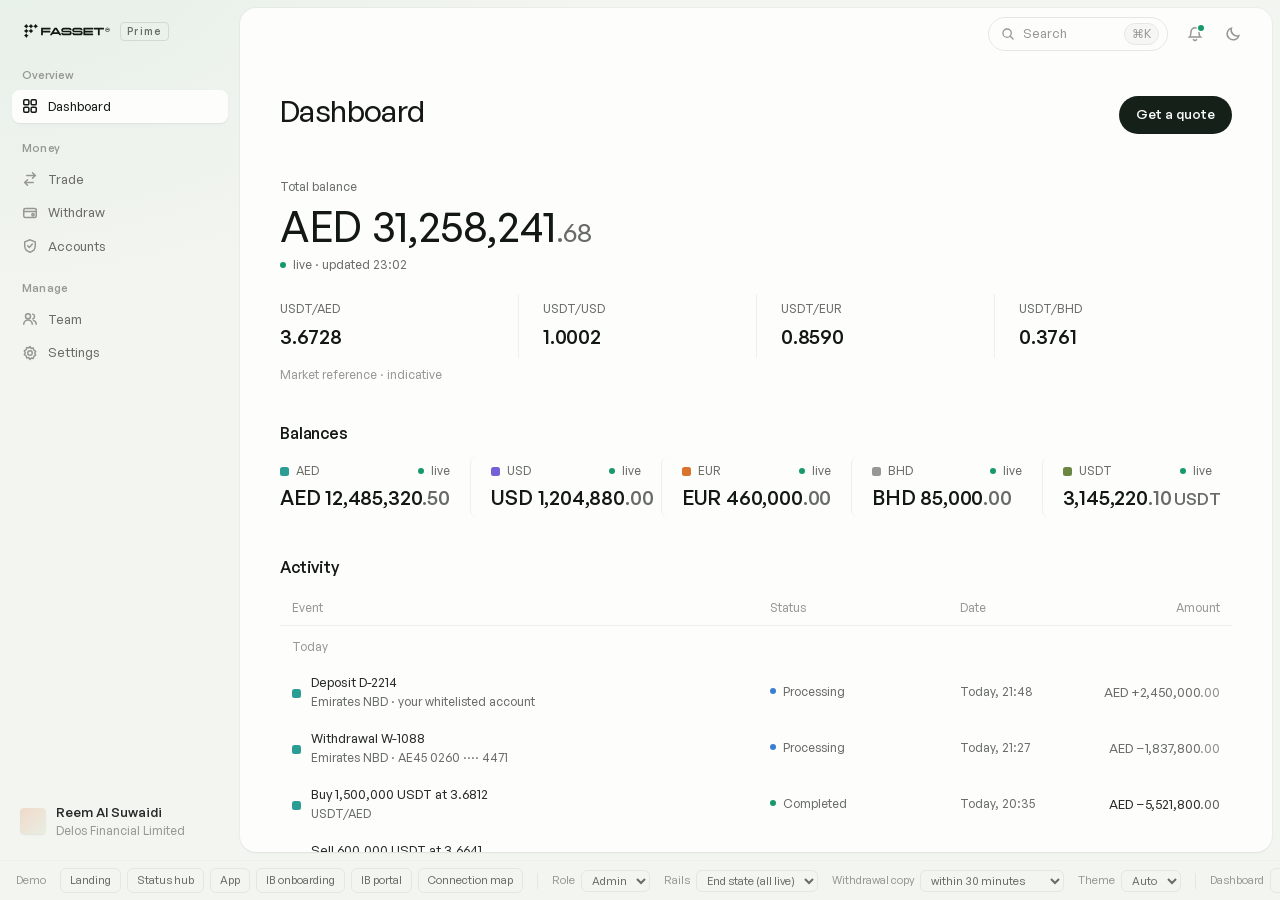
==== commit 7e477e72: "IA v2: dashboard-as-history, balance views, Withdraw, Accounts; 8-label state model Co-Authored-By: " ====
--- a/index.html
+++ b/index.html
@@ -44,14 +44,15 @@
 <script src="js/ui.js"></script>
 <script src="js/data.js"></script>
 <script src="js/app.js"></script>
+<script src="js/details.js"></script>
 <script src="js/screens/dashboard.js"></script>
 <script src="js/screens/onboarding.js"></script>
 <script src="js/screens/kyc.js"></script>
 <script src="js/screens/hub.js"></script>
 <script src="js/screens/trade.js"></script>
-<script src="js/screens/history.js"></script>
-<script src="js/screens/move.js"></script>
-<script src="js/screens/whitelist.js"></script>
+<script src="js/screens/balance.js"></script>
+<script src="js/screens/withdraw.js"></script>
+<script src="js/screens/accounts.js"></script>
 <script src="js/screens/team.js"></script>
 <script src="js/screens/settings.js"></script>
 <script src="js/screens/ib.js"></script>
--- a/css/tokens.css
+++ b/css/tokens.css
@@ -109,7 +109,7 @@
   /* curated category palette — assigned by name, never random.
      IDENTITY USES FOUR HUES ONLY: --cat-1 (dune 50°), --cat-4 (twilight 286°),
      --cat-7 (cove 188°), --cat-8 (moss 127°). AED=cat-7 · USD=cat-4 ·
-     GBP=cat-1 · USDT=cat-8, fixed app-wide (see ARCHITECTURE.md §5).
+     EUR=cat-1 · BHD=neutral · USDT=cat-8, fixed app-wide (see ARCHITECTURE.md §5).
      --cat-2 / --cat-3 / --cat-6 are byte-identical to --accent / --st-info /
      --warning and --cat-5 sits next to --negative: they are documented aliases
      of the STATUS hues and are off-limits for identity, because an operator
--- a/css/app.css
+++ b/css/app.css
@@ -282,7 +282,7 @@
 
 /* ————— stat strip — numbers as typography, not boxes ————— */
 
-.stat-strip { display: grid; grid-template-columns: repeat(4, 1fr); }
+.stat-strip { display: grid; grid-template-columns: repeat(5, 1fr); }
 .stat-strip > * {
   padding: 6px 20px 8px;
   border-left: 1px solid var(--border-faint);
@@ -966,7 +966,7 @@
 
 /* ───── currency & category identity: colour lives only in the swatch ─────
    Rendered by UI.ccy(). Four hues, fixed app-wide: AED cove · USD twilight ·
-   GBP dune · USDT moss. The swatch is 9px and squarish (2.5px radius); the
+   EUR dune · BHD neutral · USDT moss. The swatch is 9px and squarish (2.5px radius); the
    status dot is 6px and round. Different shape, different size, different
    meaning, and they must never be confusable. Identity hues never appear on
    a dot; status hues never appear on a swatch. */
@@ -977,7 +977,8 @@
 }
 .cat-aed  i { background: var(--cat-7); }   /* cove  · 188° teal      */
 .cat-usd  i { background: var(--cat-4); }   /* twilight · 286° violet */
-.cat-gbp  i { background: var(--cat-1); }   /* dune  · 50° orange     */
+.cat-eur  i { background: var(--cat-1); }   /* dune  · 50° orange     */
+.cat-bhd  i { background: var(--text-faint); } /* neutral: the 4-hue budget holds */
 .cat-usdt i { background: var(--cat-8); }   /* moss  · 127°           */
 
 /* network identity: legal only where no currency column exists (the wallets
@@ -1001,7 +1002,8 @@
 }
 .cat-chip.cat-aed  { background: color-mix(in srgb, var(--cat-7) 8%, transparent); }
 .cat-chip.cat-usd  { background: color-mix(in srgb, var(--cat-4) 8%, transparent); }
-.cat-chip.cat-gbp  { background: color-mix(in srgb, var(--cat-1) 8%, transparent); }
+.cat-chip.cat-eur  { background: color-mix(in srgb, var(--cat-1) 8%, transparent); }
+.cat-chip.cat-bhd  { background: color-mix(in srgb, var(--text-faint) 8%, transparent); }
 .cat-chip.cat-usdt { background: color-mix(in srgb, var(--cat-8) 8%, transparent); }
 
 /* ───── held and failed figures ─────
@@ -1137,7 +1139,7 @@
    order, shared with the Trade pair picker). */
 .rates-row {
   display: grid;
-  grid-template-columns: repeat(3, 1fr);
+  grid-template-columns: repeat(4, 1fr);
   width: 100%;
   margin-top: 20px;
 }
@@ -1228,8 +1230,10 @@
   /* stat strips stack two-up (900px already set this; keep the row gap) */
   .stat-strip { row-gap: 20px; }
 
-  /* the rates row tightens */
-  .rates-row > * { padding-left: 12px; }
+  /* the rates row goes two-up */
+  .rates-row { grid-template-columns: repeat(2, 1fr); row-gap: 12px; }
+  .rates-row > * { padding-left: 14px; }
+  .rates-row > :nth-child(odd) { border-left: none; padding-left: 0; }
   .rates-row .rr-rate { font-size: 17px; }
 
   /* trade: the one centered object. Segments span, the amount is the
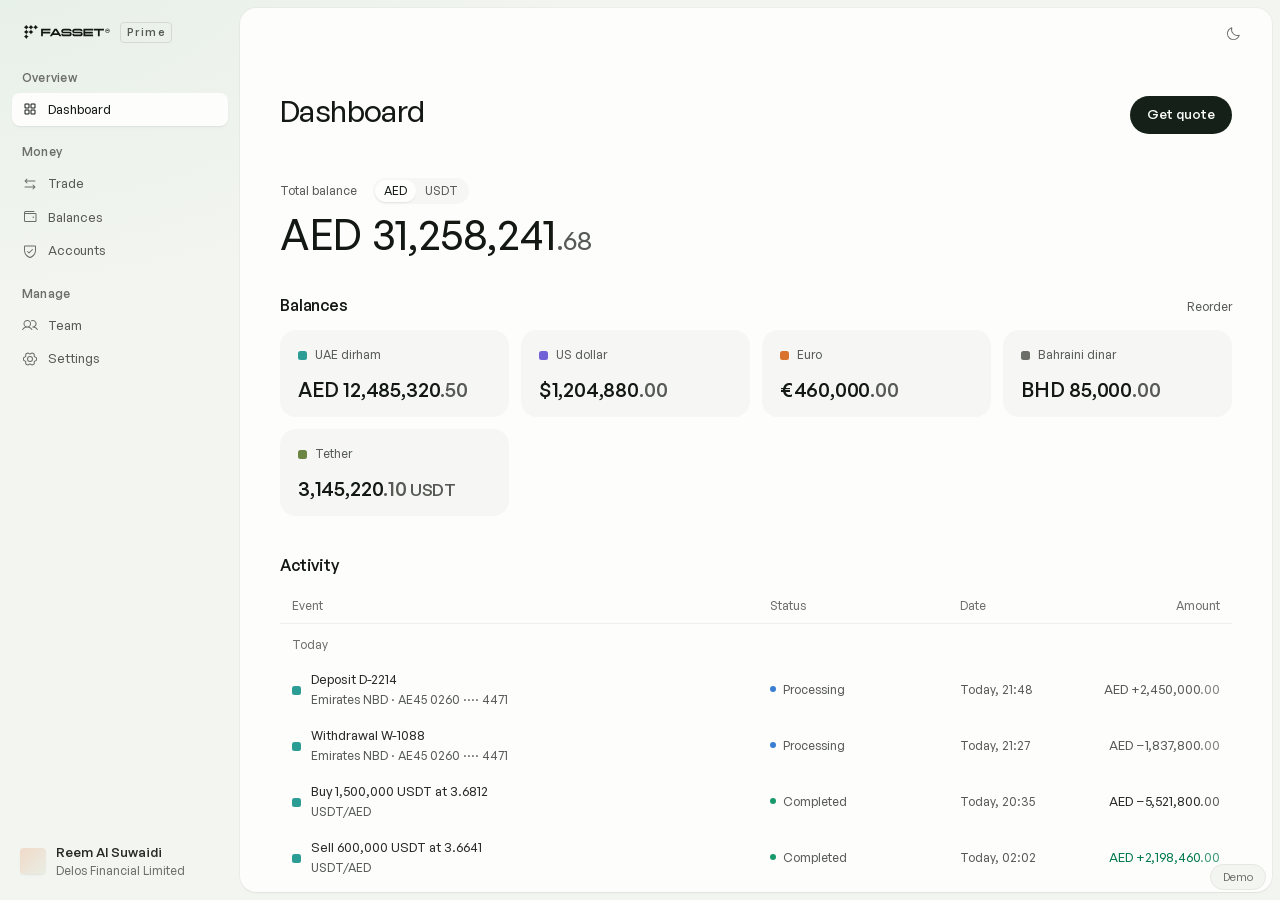
==== commit 18899f38: "Mobile-first rework: Manage tab (Team+Settings), title-only sticky heads, docked primaries, two-line" ====
--- a/index.html
+++ b/index.html
@@ -55,6 +55,7 @@
 <script src="js/screens/accounts.js"></script>
 <script src="js/screens/team.js"></script>
 <script src="js/screens/settings.js"></script>
+<script src="js/screens/manage.js"></script>
 <script src="js/screens/ib.js"></script>
 <script src="js/screens/ib-onboard.js"></script>
 <script src="js/screens/map.js"></script>
--- a/css/tokens.css
+++ b/css/tokens.css
@@ -60,10 +60,22 @@
   --border-strong: oklch(0.8792 0.0085 120);
 
   /* text */
-  --text-subtle: oklch(0.5261 0.0088 130);
-  --text-faint: oklch(0.6768 0.0072 125);
+  /* WCAG AA (2026-09-04): every text grey clears 4.5:1 on paper, linen and
+     surface-2. faint is the lightest legal text; subtle sits a step under it
+     so the hierarchy survives. Decorative greys use --border-*, never text. */
+  --text-subtle: oklch(0.46 0.0088 130);
+  --text-faint: oklch(0.535 0.0072 125);
   --text-default: oklch(0.2811 0.0093 140);
   --text-strong: oklch(0.2019 0.0108 145);   /* warm ink, never #000 */
+  /* text-safe status colours: the vivid --accent/--negative/--warning/--st-info
+     stay for dots, swatches and fills (3:1 graphics rule); anything RENDERED
+     AS TEXT uses these, which clear 4.5:1 on every light surface. */
+  --accent-text: oklch(0.50 0.1275 162.0);
+  --negative-text: oklch(0.55 0.1641 25.4);
+  --warning-text: oklch(0.52 0.1129 68.7);
+  --info-text: oklch(0.53 0.1473 255.4);
+  /* form control boundary: 3:1 against paper (WCAG 1.4.11) */
+  --border-input: oklch(0.66 0.008 120);
 
   /* ink — the chrome color. Buttons are ink, not brand. */
   --ink: oklch(0.2331 0.0231 152);           /* green-cast black — the button color */
@@ -120,7 +132,7 @@
 
   /* theme-conditional single values (so component rules never fork by theme) */
   --scrim: rgba(18, 24, 14, 0.16);
-  --chevron: url("data:image/svg+xml,%3Csvg width='10' height='6' viewBox='0 0 10 6' fill='none' xmlns='http://www.w3.org/2000/svg'%3E%3Cpath d='m1 1 4 4 4-4' stroke='%2371706a' stroke-width='1.3' stroke-linecap='round'/%3E%3C/svg%3E");
+  --chevron: url("data:image/svg+xml,%3Csvg%20xmlns='http://www.w3.org/2000/svg'%20width='12'%20height='12'%20viewBox='0%200%20256%20256'%20fill='%2371706a'%3E%3Cpath%20d='M213.66,101.66l-80,80a8,8,0,0,1-11.32,0l-80-80A8,8,0,0,1,53.66,90.34L128,164.69l74.34-74.35a8,8,0,0,1,11.32,11.32Z'/%3E%3C/svg%3E");
   --selection: oklch(0.2019 0.0108 145 / 0.11);
 
   /* type — General Sans is the app voice; Geist Mono for data moments
@@ -168,7 +180,7 @@
   --dur-exit: 120ms;
 
   /* focus is ink, not brand — the quiet tell */
-  --focus-ring: oklch(0.2019 0.0108 145 / 0.35);
+  --focus-ring: oklch(0.2019 0.0108 145);   /* solid: a focus ring must be seen (WCAG 2.4.7) */
 
   color-scheme: light;
 }
@@ -191,8 +203,13 @@
     --border-faint: oklch(1 0 0 / 0.05);
     --border-strong: oklch(1 0 0 / 0.13);
 
-    --text-subtle: oklch(0.6401 0.005 140);
-    --text-faint: oklch(0.4962 0.005 140);
+    --text-subtle: oklch(0.70 0.005 140);
+    --text-faint: oklch(0.61 0.005 140);
+    --accent-text: var(--accent);
+    --negative-text: var(--negative);
+    --warning-text: var(--warning);
+    --info-text: var(--st-info);
+    --border-input: oklch(0.50 0.004 140);
     --text-default: oklch(0.9249 0.003 140);
     --text-strong: oklch(0.9851 0.002 140);
 
@@ -230,13 +247,13 @@
     --cat-5: oklch(0.6566 0.1614 8.1); --cat-6: oklch(0.7458 0.1097 70.0); --cat-7: oklch(0.7164 0.1025 188.6); --cat-8: oklch(0.6484 0.103 126.0);
 
     --scrim: rgba(0, 0, 0, 0.35);
-    --chevron: url("data:image/svg+xml,%3Csvg width='10' height='6' viewBox='0 0 10 6' fill='none' xmlns='http://www.w3.org/2000/svg'%3E%3Cpath d='m1 1 4 4 4-4' stroke='%239a9a94' stroke-width='1.3' stroke-linecap='round'/%3E%3C/svg%3E");
+    --chevron: url("data:image/svg+xml,%3Csvg%20xmlns='http://www.w3.org/2000/svg'%20width='12'%20height='12'%20viewBox='0%200%20256%20256'%20fill='%239a9a94'%3E%3Cpath%20d='M213.66,101.66l-80,80a8,8,0,0,1-11.32,0l-80-80A8,8,0,0,1,53.66,90.34L128,164.69l74.34-74.35a8,8,0,0,1,11.32,11.32Z'/%3E%3C/svg%3E");
     --selection: oklch(0.7475 0.1458 161.2 / 0.25);
 
     /* focus is ink in both themes, never brand. An accent-green ring is a
        colored focus glow, which is on the banned list. Dark-theme ink at 35%,
        the exact mirror of the light block's value. */
-    --focus-ring: oklch(0.9463 0.0057 140 / 0.35);
+    --focus-ring: oklch(0.9463 0.0057 140);
 
     color-scheme: dark;
   }
@@ -255,8 +272,13 @@
   --border-faint: oklch(1 0 0 / 0.05);
   --border-strong: oklch(1 0 0 / 0.13);
 
-  --text-subtle: oklch(0.6401 0.005 140);
-  --text-faint: oklch(0.4962 0.005 140);
+  --text-subtle: oklch(0.70 0.005 140);
+  --text-faint: oklch(0.61 0.005 140);
+  --accent-text: var(--accent);
+  --negative-text: var(--negative);
+  --warning-text: var(--warning);
+  --info-text: var(--st-info);
+  --border-input: oklch(0.50 0.004 140);
   --text-default: oklch(0.9249 0.003 140);
   --text-strong: oklch(0.9851 0.002 140);
 
@@ -294,11 +316,11 @@
   --cat-5: oklch(0.6566 0.1614 8.1); --cat-6: oklch(0.7458 0.1097 70.0); --cat-7: oklch(0.7164 0.1025 188.6); --cat-8: oklch(0.6484 0.103 126.0);
 
   --scrim: rgba(0, 0, 0, 0.35);
-  --chevron: url("data:image/svg+xml,%3Csvg width='10' height='6' viewBox='0 0 10 6' fill='none' xmlns='http://www.w3.org/2000/svg'%3E%3Cpath d='m1 1 4 4 4-4' stroke='%239a9a94' stroke-width='1.3' stroke-linecap='round'/%3E%3C/svg%3E");
+  --chevron: url("data:image/svg+xml,%3Csvg%20xmlns='http://www.w3.org/2000/svg'%20width='12'%20height='12'%20viewBox='0%200%20256%20256'%20fill='%239a9a94'%3E%3Cpath%20d='M213.66,101.66l-80,80a8,8,0,0,1-11.32,0l-80-80A8,8,0,0,1,53.66,90.34L128,164.69l74.34-74.35a8,8,0,0,1,11.32,11.32Z'/%3E%3C/svg%3E");
   --selection: oklch(0.7475 0.1458 161.2 / 0.25);
 
   /* focus is ink in both themes, never brand — see the note above. */
-  --focus-ring: oklch(0.9463 0.0057 140 / 0.35);
+  --focus-ring: oklch(0.9463 0.0057 140);
 
   color-scheme: dark;
 }
@@ -351,7 +373,7 @@
 
 :focus { outline: none; }
 :focus-visible {
-  outline: 1.5px solid var(--focus-ring);
+  outline: 2px solid var(--focus-ring);
   outline-offset: 2px;
 }
 
--- a/css/app.css
+++ b/css/app.css
@@ -33,7 +33,7 @@
 }
 .sidebar-head .wm-lock { height: 15px; width: auto; display: block; color: var(--text-strong); flex-shrink: 0; }
 .sidebar-head .wm-prime {
-  font-size: 10px;
+  font-size: 11px;
   font-weight: var(--w-medium);
   letter-spacing: 0.14em;
   color: var(--text-subtle);
@@ -46,7 +46,7 @@
 .nav { padding: 4px 12px; display: flex; flex-direction: column; gap: 1px; }
 
 .nav-group-label {
-  font-size: 11px;
+  font-size: var(--text-12);
   font-weight: var(--w-medium);
   letter-spacing: 0.02em;
   text-transform: none;
@@ -242,7 +242,7 @@
 .btn-ghost { color: var(--text-subtle); padding: 8px 10px; }
 .btn-ghost:hover { background: var(--bg-hover); color: var(--text-default); }
 
-.btn-danger-ghost { color: var(--negative); }
+.btn-danger-ghost { color: var(--negative-text); }
 .btn-danger-ghost:hover { background: var(--negative-tint); }
 /* external / irreversible confirmations only — louder, used once per flow */
 .btn-danger { background: var(--negative); color: oklch(1 0 0); }
@@ -265,8 +265,8 @@
 /* a destructive link. Armed reads as armed: medium weight and underlined, so
    a control one click from removing something never looks like a resting one.
    Screens scope their own copies of this until they adopt the shared class. */
-.link-danger { color: var(--negative); }
-.link-danger:hover { color: var(--negative); }
+.link-danger { color: var(--negative-text); }
+.link-danger:hover { color: var(--negative-text); }
 .link-danger.armed { font-weight: var(--w-medium); text-decoration: underline; }
 
 /* ————— cards — only for objects. Numbers are open typography. ————— */
@@ -322,6 +322,7 @@
    never shifts when a live value replaces the text. Decimals dim. */
 .money { white-space: nowrap; font-variant-numeric: tabular-nums; letter-spacing: -0.01em; }
 .money-sym { font-size: inherit; font-weight: inherit; color: inherit; margin-right: 0.24em; }
+.money-sym.glyph { margin-right: 0.04em; }   /* $ and € hug the digits; codes keep the gap */
 .money-dec { color: var(--text-subtle); }
 .money-ccy { color: var(--text-subtle); font-size: 0.85em; margin-left: 0.18em; }
 /* rows keep near-full-strength decimals — only heroes/tiles dim them */
@@ -337,8 +338,8 @@
 }
 .bal-value .money-dec { font-size: 0.62em; }
 .bal-delta { font-size: var(--text-12); margin-top: 7px; color: var(--text-subtle); }
-.bal-delta .up { color: var(--accent); }
-.bal-delta .down { color: var(--negative); }
+.bal-delta .up { color: var(--accent-text); }
+.bal-delta .down { color: var(--negative-text); }
 
 /* per-digit entrance for hero figures — digits assemble, they don't appear */
 .dg { display: inline-block; animation: dg-in 240ms var(--ease) both; }
@@ -383,7 +384,7 @@
 .status-error .dot { background: var(--st-error); }
 .status-info .dot { background: var(--st-info); }
 /* only states a human must act on escalate to colored text */
-.status-error { color: var(--st-error); }
+.status-error { color: var(--negative-text); }
 
 /* metadata chip — sentence case, whisper volume */
 .tag {
@@ -434,7 +435,9 @@
    light, white at 5% in dark. Named so the permitted hairline is greppable. */
 :root { --table-rule: var(--border-faint); }
 
-.table { width: 100%; }
+/* a table narrower than its columns' floor scrolls sideways in its own
+   container (the rows carry a computed min-width); the page never does */
+.table { width: 100%; overflow-x: auto; }
 
 .table-header {
   display: grid;
@@ -499,7 +502,7 @@
   color: var(--text-default);
   white-space: nowrap;
 }
-.row .amount.positive { color: var(--accent); }
+.row .amount.positive { color: var(--accent-text); }
 .row .amount.pending { color: var(--text-subtle); }
 
 /* ————— empty state — one quiet sentence, headers still rendered ————— */
@@ -657,7 +660,7 @@
 .input, .select, textarea.input {
   width: 100%;
   background: var(--input);
-  border: 1px solid var(--border);
+  border: 1px solid var(--border-input);
   border-radius: var(--r-card);
   padding: 8px 11px;
   font-size: var(--text-13);
@@ -696,13 +699,13 @@
 .field-row .field { flex: 1; }
 
 .hint { font-size: var(--text-12); color: var(--text-faint); margin-top: 6px; line-height: 1.45; }
-.hint.err { color: var(--negative); }
+.hint.err { color: var(--negative-text); }
 
 /* quiet inline note — one sentence, tinted at whisper volume */
 .note { font-size: var(--text-12); border-radius: var(--r-card); padding: 10px 13px; line-height: 1.5; }
 .note-info { background: color-mix(in srgb, var(--st-info) 8%, transparent); color: var(--text-default); }
 .note-warning { background: var(--warning-tint); color: var(--text-default); }
-.note-error { background: var(--negative-tint); color: var(--negative); }
+.note-error { background: var(--negative-tint); color: var(--negative-text); }
 .note-positive { background: var(--accent-tint); color: var(--text-default); }
 
 /* option list rows (destination picker etc.) */
@@ -733,6 +736,19 @@
 .seg-btn { padding: 4px 13px; border-radius: 999px; font-size: var(--text-12); color: var(--text-subtle); transition: color var(--dur-1) var(--ease); }
 .seg-btn:hover { color: var(--text-default); }
 .seg-btn.active { background: var(--card-bg); color: var(--text-strong); box-shadow: var(--elev-1); }
+/* mini seg: display prefs riding an eyebrow line (the hero denomination) */
+.seg-mini { padding: 2px; }
+.seg-mini .seg-btn { padding: 2px 9px; font-size: var(--text-12); }
+.bal-label .seg-mini { margin-left: 10px; }
+
+/* dark: unselected toggle text read murky (a greenish mid-gray on a dark
+   chip). Quiet, neutral, clearly legible instead. */
+@media (prefers-color-scheme: dark) {
+  :root:not([data-theme="light"]) .seg-btn:not(.active),
+  :root:not([data-theme="light"]) .bal-pill:not(.active) { color: oklch(0.76 0 0); }
+}
+:root[data-theme="dark"] .seg-btn:not(.active),
+:root[data-theme="dark"] .bal-pill:not(.active) { color: oklch(0.76 0 0); }
 
 /* table toolbar: search + filters */
 .tx-toolbar { display: flex; align-items: center; gap: 10px; margin-bottom: 20px; flex-wrap: wrap; }
@@ -879,7 +895,7 @@
 }
 .bare-header .wm-lock { height: 15px; color: var(--text-strong); }
 .bare-header .wm-prime {
-  font-size: 10px; font-weight: var(--w-medium); letter-spacing: 0.14em;
+  font-size: 11px; font-weight: var(--w-medium); letter-spacing: 0.14em;
   color: var(--text-subtle); border: 1px solid var(--border-strong);
   border-radius: var(--r-tag); padding: 1px 6px; margin-left: 2px;
 }
@@ -896,7 +912,53 @@
 }
 .bare-sheet-wide { max-width: 960px; }
 
-/* ————— demo bar — prototype furniture, quiet ————— */
+/* UI.table phone roles wrap each cell so the phone layer can place it by
+   grid-area. On desktop the wrapper must not exist as a box, or a cell that
+   got its alignment from BEING the grid item (every right-aligned money
+   column) would lose it. display:contents makes the wrapper vanish from
+   layout; the phone layer re-establishes a box below. */
+.m-cell { display: contents; }
+
+/* ————— Manage (phone tab): one place for the account ————— */
+.manage-list { display: flex; flex-direction: column; gap: 2px; }
+.mg-row {
+  display: flex; align-items: center; gap: 12px;
+  min-height: 56px; padding: 8px 10px;
+  border-radius: var(--r-card); text-align: left;
+  background: none; border: none; font: inherit; color: inherit;
+  transition: background var(--dur-1) var(--ease);
+}
+.mg-row:hover { background: var(--bg-hover); transition: none; }
+.mg-label { font-size: var(--text-14); color: var(--text-default); }
+.mg-value { margin-left: auto; font-size: var(--text-13); color: var(--text-subtle); }
+.mg-row .chev { color: var(--text-faint); flex: none; }
+
+/* ————— demo layer — prototype furniture, summoned, never ambient ————— */
+/* Everything demo (the bar, every screen's demo strip) hides until the
+   floating chip toggles body.demo-on. The product never shows its rigging. */
+.demo-chip {
+  position: fixed; right: 14px; bottom: 10px; z-index: 95;
+  font-size: 11px; color: var(--text-faint);
+  border: 1px solid var(--border); border-radius: 999px;
+  padding: 4px 12px; background: var(--bg-sunken);
+  transition: color var(--dur-1) var(--ease);
+}
+.demo-chip:hover { color: var(--text-default); }
+body.demo-on .demo-chip {
+  color: var(--text-strong); border-color: var(--border-strong);
+  bottom: calc(var(--demobar-h, 40px) + 10px);
+}
+body:not(.demo-on) { --demobar-h: 0px; }
+body:not(.demo-on) .demobar,
+body:not(.demo-on) .demo-strip,
+body:not(.demo-on) .demo-strip-wrap,
+body:not(.demo-on) .mv-demo,
+body:not(.demo-on) .ob-demo,
+body:not(.demo-on) .section:has(> .demo-strip) { display: none; }
+@media (max-width: 600px) {
+  .demo-chip { bottom: 66px; }
+  body.demo-on .demo-chip { bottom: calc(var(--demobar-h, 40px) + 66px); }
+}
 
 .demobar {
   position: fixed;
@@ -1014,7 +1076,7 @@
    allows exactly one hue colouring text, and this is it. An amber figure would
    be a second one. Waiting-on-a-human belongs in the status dot beside the
    figure, not in the figure. */
-.amount.error, .if-amt.error { color: var(--st-error); }
+.amount.error, .if-amt.error { color: var(--negative-text); }
 
 /* ───── a tighter empty state ─────
    36px, for an empty region inside a page that already has other content. The
@@ -1137,38 +1199,57 @@
    cells like the stat strip, no swatches, no tick colours. Each pair is
    its own cell: click goes to Trade, drag reorders (the client's pinned
    order, shared with the Trade pair picker). */
-.rates-row {
-  display: grid;
-  grid-template-columns: repeat(4, 1fr);
-  width: 100%;
-  margin-top: 20px;
-}
-.rates-row > * {
-  display: block;
+/* ————— per-currency balance cards —————
+   A deliberate Hamis override of the boxed-number ban (2026-09-03): each
+   balance is a card, the whole card taps through to the currency's balance
+   view. Same hosted warm-paper surface as the Trade object (the pastel
+   identity tints died the same day: they read cheap). Identity lives where
+   it lives everywhere else — the 9px swatch, beside the currency's name —
+   and the amount is the standard tile money spec. */
+.bal-cards { display: grid; grid-template-columns: repeat(auto-fill, minmax(200px, 1fr)); gap: 12px; }
+.bal-card {
+  display: flex; flex-direction: column; gap: 14px; align-items: flex-start;
   min-width: 0;
-  margin: 0;
-  padding: 6px 0 6px 24px;
-  background: none;
-  border: none;
-  border-left: 1px solid var(--border-faint);
+  padding: 16px 18px 15px;
+  background: var(--surface-2);
+  border-radius: 16px;
   text-align: left;
-  font: inherit;
-  color: inherit;
-}
-.rates-row > :first-child { border-left: none; padding-left: 0; }
-button.rr-cell { cursor: pointer; }
-button.rr-cell.dragging { opacity: 0.4; }
-.rates-row .rr-pair { display: block; font-size: var(--text-12); color: var(--text-subtle); }
-.rates-row .rr-rate {
-  display: block;
-  margin-top: 4px;
-  font-size: 20px;
-  font-weight: var(--w-medium);
-  letter-spacing: -0.01em;
-  font-variant-numeric: tabular-nums;
-  color: var(--text-strong);
-}
-button.rr-cell:hover .rr-pair { color: var(--text-default); }
+  transition: background var(--dur-1) var(--ease);
+}
+.bal-card:hover { background: var(--bg-hover); transition: none; }
+.bal-card .bc-name {
+  display: inline-flex; align-items: center; gap: 8px;
+  font-size: var(--text-12); color: var(--text-subtle);
+}
+.bal-card .bc-amt {
+  max-width: 100%;
+  overflow: hidden; text-overflow: ellipsis;
+  font-family: var(--font-num); font-size: 20px; font-weight: var(--w-medium);
+  color: var(--text-strong); line-height: 1.2;
+  font-variant-numeric: tabular-nums; letter-spacing: -0.01em;
+}
+.bal-card .bc-sub { font-size: var(--text-12); }
+.bal-card.dragging { opacity: 0.4; }
+.bal-card.drop-target { box-shadow: inset 0 0 0 1px var(--border-strong); }
+/* the Reorder drawer: one row per balance, up/down */
+.ro-list { display: flex; flex-direction: column; gap: 2px; }
+.ro-row { display: flex; align-items: center; justify-content: space-between; padding: 10px 6px 10px 10px; border-radius: var(--r-card); }
+.ro-name { display: inline-flex; align-items: center; gap: 8px; font-size: var(--text-13); color: var(--text-default); }
+.ro-btns { display: inline-flex; gap: 2px; }
+.ro-btns [data-ro="up"] .icon { transform: rotate(180deg); }
+.ro-btns .icon-btn:disabled { opacity: 0.25; pointer-events: none; }
+
+/* Balances screen: currency pills switch the per-currency view */
+.bal-pills { display: flex; gap: 8px; flex-wrap: wrap; margin-bottom: 8px; }
+.bal-pill {
+  display: inline-flex; align-items: center; gap: 7px;
+  padding: 6px 14px; border-radius: 999px;
+  font-size: var(--text-12); color: var(--text-subtle);
+  background: var(--surface-2);
+  transition: color var(--dur-1) var(--ease);
+}
+.bal-pill:hover { color: var(--text-default); }
+.bal-pill.active { background: var(--card-bg); color: var(--text-strong); box-shadow: var(--elev-1); }
 
 /* drag-to-reorder shared affordance (trade pair seg uses the same class) */
 .seg-btn.dragging { opacity: 0.4; }
@@ -1184,57 +1265,159 @@
 @media (max-width: 600px) {
   .sidebar { display: none; }
   .main { margin: 0; border-radius: 0; }
-  .topbar { padding: 0 12px; }
+  .topbar { padding: 0 12px; height: 44px; }
   .search-affordance kbd { display: none; }
-  .content { padding: 0 16px 110px; }
-  .page-head { padding: 22px 0 28px; gap: 12px; flex-wrap: wrap; }
-  .page-head h1 { font-size: 24px; }
+  /* the dock sits above the tab bar, so content clears both */
+  .content { padding: 0 14px 148px; scroll-padding-bottom: 148px; }
+
+  /* ————— the phone head: title only, and it shrinks as you scroll —————
+     A 34px title, a subtitle and a button row cost ~330px of an 852px
+     screen before the first fact. On the phone the title carries the page,
+     the subtitle is cut app-wide (it was the last explainer furniture), and
+     the action moves to the thumb (see .action-dock). */
+  .page-head {
+    position: sticky; top: 0; z-index: 3;
+    display: block;
+    padding: 10px 0 14px;
+    background: var(--bg);
+    transition: padding var(--dur-1) var(--ease-snappy);
+  }
+  .page-head h1 { font-size: 22px; transition: font-size var(--dur-1) var(--ease-snappy); }
+  .page-sub { display: none; }
+  .page-head .page-actions { display: none; }        /* the node is reparented into the dock */
+  .page-back {
+    display: inline-flex; align-items: center; gap: 4px;
+    margin: 0 0 2px -10px; min-height: 40px; font-size: var(--text-12);
+  }
+  body.head-compact .page-head { padding: 6px 0 8px; box-shadow: 0 1px 0 var(--border-faint); }
+  body.head-compact .page-head h1 { font-size: 16px; font-weight: var(--w-medium); }
+  body.head-compact .page-back { display: none; }
+
+  /* the primary action, where the thumb is */
+  .action-dock {
+    position: fixed; z-index: 39;
+    left: 12px; right: 12px;
+    bottom: calc(var(--demobar-h, 40px) + 64px + 10px);
+    display: flex; gap: 8px;
+  }
+  .action-dock .page-actions { display: flex; gap: 8px; flex: 1; padding: 0; }
+  .action-dock .btn { flex: 1; height: 48px; font-size: var(--text-14); box-shadow: var(--elev-2); }
+
   .bal-value { font-size: 32px; }
-
-  /* the bottom tab bar — same items as the sidebar, persona-aware */
+  .icon-btn { width: 44px; height: 44px; }
+
+  /* ————— the two-line money row (replaces squeezed tables) —————
+     A table that scrolls sideways inside a row is a desktop table wearing a
+     phone. Where a screen declares column roles (UI.table cols[].m), the row
+     becomes two lines: lead · title · amount over status · meta. Columns
+     marked "hide" drop out; that fact lives in the row's drawer. */
+  .table.has-m { overflow-x: visible; }
+  .table.has-m .table-header { display: none; }
+  .table.has-m .group-label { position: sticky; top: 44px; z-index: 2; background: var(--bg); padding: 14px 12px 6px; }
+  .row.m-row {
+    display: grid !important;
+    /* the row carries an inline desktop grid-template-columns; beat it */
+    grid-template-columns: auto minmax(0, 1fr) auto !important;
+    grid-template-areas: "lead title amount" "lead status meta";
+    align-items: center;
+    column-gap: 10px; row-gap: 2px;
+    min-width: 0 !important;
+    min-height: 64px;
+    padding: 10px 12px;
+    border-radius: var(--r-card);
+  }
+  .m-row .m-cell { display: block; min-width: 0; }
+  .m-row [data-m="lead"]   { grid-area: lead; display: inline-flex; align-items: center; }
+  .m-row [data-m="title"]  { grid-area: title; font-size: var(--text-14); color: var(--text-default);
+                             overflow: hidden; text-overflow: ellipsis; white-space: nowrap; }
+  .m-row [data-m="amount"] { grid-area: amount; justify-self: end; font-size: var(--text-14);
+                             font-variant-numeric: tabular-nums; white-space: nowrap; }
+  .m-row [data-m="status"] { grid-area: status; font-size: var(--text-12); min-width: 0; }
+  .m-row [data-m="meta"]   { grid-area: meta; justify-self: end; font-size: var(--text-12);
+                             color: var(--text-faint); white-space: nowrap; }
+  .m-row [data-m="hide"]   { display: none; }
+  /* the row's own sub-line is redundant once status and meta are on line 2 */
+  .m-row [data-m="title"] .desc { display: none; }
+  .m-row [data-m="title"] .cell-main { display: inline; }
+  .m-row [data-m="title"] .cat { margin-right: 7px; }   /* the flex gap died with the inline cell */
+  .m-row [data-m="title"] .name { display: inline !important; }
+
+  /* currency pills scroll rather than wrap to a second row */
+  .bal-pills { flex-wrap: nowrap; overflow-x: auto; scrollbar-width: none; scroll-snap-type: x proximity; padding-bottom: 2px; }
+  .bal-pills::-webkit-scrollbar { display: none; }
+  .bal-pill { flex: none; scroll-snap-align: start; }
+
+  /* sheets: thumb-sized footers, no iOS zoom, no scroll chaining */
+  .panel-body { overscroll-behavior: contain; padding: 16px; }
+  .panel-foot { padding: 12px 16px calc(12px + env(safe-area-inset-bottom, 0px)); gap: 8px; }
+  .panel-foot .btn { flex: 1; height: 48px; }
+  .panel-head { padding: 14px 16px; }
+  .input, .select, textarea.input, .tx-amt { font-size: 16px; }   /* < 16px makes iOS zoom the page */
+  .field-row { grid-template-columns: minmax(0, 1fr); }
+  /* a def-row with a long value reads better label-over-value on a phone */
+  .panel .def-row { flex-direction: column; align-items: flex-start; gap: 2px; }
+  .panel .def-row .def-value { text-align: left; }
+
+  /* IB overview tiles: two up, not four stacked */
+  .stat-strip { grid-template-columns: repeat(2, 1fr); }
+  .stat-strip > * { border-left: none; padding: 10px 0; }
+
+  /* the role capability list is reference, not a fact the phone needs: the
+     roles are stated where the decision is made (the invite sheet) */
+  .section:has(> .section-head > h2) .role-caps { display: none; }
+  .role-caps { display: none; }
+  .section:has(.role-caps) .section-head { display: none; }
+
+  /* Manage: identity then rows */
+  .mg-id { display: flex; align-items: center; gap: 12px; }
+  .mg-id-meta { display: flex; flex-direction: column; min-width: 0; }
+  .mg-id-name { font-size: var(--text-16, 16px); font-weight: var(--w-medium); color: var(--text-strong); }
+  .mg-id-sub { font-size: var(--text-12); color: var(--text-subtle); }
+
+  /* the bottom tab bar — icons only (Hamis 2026-09-04), every target an
+     obvious 48px pill; the active tab is the same paper rect the sidebar
+     uses. Labels live in aria-label, so screen readers still hear them. */
   .mobile-nav {
     display: flex;
     position: fixed;
     left: 0; right: 0;
     bottom: var(--demobar-h, 40px);
-    height: 56px;
+    height: 64px;
     z-index: 40;
-    background: var(--bg);
+    background: var(--bg-sunken);
     box-shadow: 0 -1px 0 var(--table-rule);
-    align-items: stretch;
-    padding: 0 4px;
+    align-items: center;
+    justify-content: space-evenly;
+    padding: 0 8px;
   }
   .mnav-item {
-    flex: 1;
-    min-width: 0;
-    display: flex;
-    flex-direction: column;
+    width: 48px; height: 48px;
+    flex: none;
+    display: inline-flex;
     align-items: center;
     justify-content: center;
-    gap: 3px;
-    background: none;
+    border-radius: 14px;
+    background: color-mix(in srgb, var(--surface) 55%, transparent);
     border: none;
-    font: inherit;
-    font-size: 9px;
-    color: var(--text-faint);
+    color: var(--text-subtle);
     cursor: pointer;
+    transition: background var(--dur-1) var(--ease), color var(--dur-1) var(--ease);
   }
-  .mnav-item span { max-width: 100%; overflow: hidden; text-overflow: ellipsis; white-space: nowrap; }
-  .mnav-item.active { color: var(--text-strong); }
+  .mnav-item span { display: none; }
+  .mnav-item:active { transform: scale(0.97); }
+  .mnav-item.active { background: var(--surface); color: var(--text-strong); box-shadow: var(--elev-1); }
   .mnav-item .icon { flex: none; }
 
-  /* tables scroll themselves; the page never scrolls sideways */
-  .table { overflow-x: auto; }
-  .table-header, .table .row { min-width: 620px; }
-
-  /* stat strips stack two-up (900px already set this; keep the row gap) */
-  .stat-strip { row-gap: 20px; }
-
-  /* the rates row goes two-up */
-  .rates-row { grid-template-columns: repeat(2, 1fr); row-gap: 12px; }
-  .rates-row > * { padding-left: 14px; }
-  .rates-row > :nth-child(odd) { border-left: none; padding-left: 0; }
-  .rates-row .rr-rate { font-size: 17px; }
+  /* tables scroll themselves (base .table + per-table computed min-width);
+     the page never scrolls sideways */
+
+  /* toasts clear the tab bar */
+  .toast { bottom: calc(var(--demobar-h, 40px) + 64px + 68px); max-width: calc(100vw - 32px); }
+
+  /* balance cards stack two-up; tighter metrics so the money never clips */
+  .bal-cards { grid-template-columns: repeat(2, 1fr); gap: 10px; }
+  .bal-card { padding: 13px 14px 12px; gap: 8px; }
+  .bal-card .bc-amt { font-size: 15px; letter-spacing: -0.02em; }
 
   /* trade: the one centered object. Segments span, the amount is the
      hero, and the rail's tier/limit blocks are demoted (the panel's own
@@ -1243,8 +1426,8 @@
   .trade-grid { grid-template-columns: minmax(0, 1fr); }
   .tq-label-row { flex-wrap: wrap; }
   .tq-avail { white-space: normal; }
-  .seg { display: flex; width: 100%; min-width: 0; }
-  .seg .seg-btn {
+  .seg:not(.seg-mini) { display: flex; width: 100%; min-width: 0; }
+  .seg:not(.seg-mini) .seg-btn {
     flex: 1 1 0;
     min-width: 0;
     text-align: center;
@@ -1254,8 +1437,17 @@
     text-overflow: ellipsis;
   }
 
-  /* drawers take the width; the inline width style loses on purpose */
-  .panel { width: calc(100vw - 16px) !important; }
+  /* drawers become bottom sheets on the phone (the inline width loses on
+     purpose); same paper, same grammar, anchored to the thumb */
+  .panel {
+    top: auto !important;
+    left: 8px; right: 8px; bottom: 8px;
+    width: auto !important;
+    max-width: none;
+    max-height: 82vh;
+    transform: translateY(24px);
+  }
+  .panel-wrap.open .panel { transform: translateY(0); }
 
   /* journeys breathe on a small sheet */
   .bare-body { padding-left: 16px; padding-right: 16px; }
--- a/css/screens-onboarding.css
+++ b/css/screens-onboarding.css
@@ -1,11 +1,22 @@
 /* screens-onboarding — wave-2 screen styles. Owner writes here ONLY; never edit app.css or tokens.css.
    Covers the public zone (landing, signup, verify, MFA, qualification),
-   the status hub and the KYC wizard. Everything through tokens; both themes. */
-
-/* ————— the one-decision moment: question title, gray subtitle ————— */
-
-/* the 30px page title. --text-30 is the shared token when app.css lands it;
-   the literal is the fallback so the title never depends on load order. */
+   the status hub and the KYC wizard. Everything through tokens; both themes.
+
+   2026-09-04 (Hamis taste pass): the landing specimen, the feature points,
+   the hub's three-stage spine, the tinted reviewer-comment card and the
+   rejection list are gone. What remains is the one-decision grammar, rows
+   that open the drawer, warm-paper hosted surfaces for objects you act on
+   (upload boxes, person cards), and a phone layer at 390px.
+
+   2026-09-04, later: the front door is a split viewport (.ob-door: ink art
+   panel with a generated contour field, paper copy panel), and Back is a
+   ghost control at the top-left of every sheet (.ob-back-row), never in
+   the CTA row. */
+
+/* ————— the one-decision moment: question title, optional one-line fact ————— */
+
+/* the 30px page title. --text-30 is the shared token; the literal is the
+   fallback so the title never depends on load order. */
 .ob-title {
   font-size: var(--text-30, 30px);
   font-weight: var(--w-title);
@@ -13,6 +24,8 @@
   line-height: 1.12;
   color: var(--text-strong);
 }
+/* the one gray line under a title, used only for a fact (where the link
+   went, who may act) — never a description */
 .ob-sub {
   margin-top: 10px;
   font-size: var(--text-14);
@@ -20,9 +33,10 @@
   line-height: 1.55;
 }
 .ob-sub strong { color: var(--text-default); font-weight: var(--w-medium); }
-.ob-sub.flush { margin-top: 0; }
+/* a sentence inside a drawer (a reviewer's comment, an instruction) */
+.ob-text { font-size: var(--text-13); color: var(--text-default); line-height: 1.55; }
 .ob-body { margin-top: 24px; }
-.ob-cta-row { margin-top: 24px; display: flex; align-items: center; gap: 14px; }
+.ob-cta-row { margin-top: 24px; display: flex; align-items: center; gap: 14px; flex-wrap: wrap; }
 .ob-legal { font-size: var(--text-12); color: var(--text-faint); margin-top: 14px; line-height: 1.5; }
 .bare-sheet .steps { margin-bottom: 20px; }
 
@@ -31,39 +45,138 @@
    Scoped to the bare zone: the public zone, the hub and the wizard. */
 .zone-bare .link-underline { color: inherit; text-decoration: underline; }
 
-/* landing hero — a wider single-column moment.
-   Compound selectors so the width holds whatever the sheet order is. */
-.ob-landing, .bare-sheet.ob-landing { max-width: 560px; }
-
-/* the one figure in the public zone: a price, set rather than printed.
-   Open typography: no box, no border, no fill. The two currency swatches
-   are the only colour, and they are the same nine-pixel component the app
-   uses on every rail. */
-.ob-figure { margin-top: 32px; display: flex; flex-direction: column; }
-.ob-figure .ob-figure-label { font-size: var(--text-12); color: var(--text-subtle); }
-.ob-figure .ob-figure-val {
-  margin-top: 6px;
-  font-family: var(--font-num);
-  font-variant-numeric: tabular-nums;
-  font-size: var(--text-34, 34px);
-  line-height: 1.05;
+/* ————— Back: a ghost control at the top-left of the sheet —————
+   Never in the CTA row. The row is always rendered (empty on a flow's
+   first step) so the title holds its position between steps; the negative
+   left margin puts the chevron on the sheet's text edge. */
+.ob-back-row { display: flex; align-items: center; min-height: 32px; margin: -10px 0 6px -10px; }
+.ob-back { gap: 3px; padding: 6px 10px 6px 6px; }
+.ob-back .icon { flex: none; }
+
+/* ————— the front door (2026-09-04) —————
+   One viewport, split. Left: an ink panel carrying a generated contour
+   field, with the lockup and a large Log in over it. Right: warm paper,
+   the one statement, the one ink action, a copyright line.
+   The zone stays "auth" (its header is the flow's restart sentinel), so
+   the door covers that header itself: absolute against the initial
+   containing block, full width, at least the viewport tall minus the demo
+   bar. It is the only child of .screen on this step, so it takes the
+   page's rise-in as one piece. */
+.ob-door {
+  position: absolute;
+  top: 0; left: 0; right: 0;
+  z-index: 5;                                   /* over the bare header; under drawers (50) and toasts */
+  min-height: calc(100vh - var(--demobar-h, 40px));
+  display: grid;
+  grid-template-columns: 1fr 1fr;
+  background: var(--bg);
+}
+
+/* the art panel: ink, with the contour field drifting over it. The svg is
+   oversized so the slow translate never shows an edge. */
+.ob-door-art {
+  position: relative;
+  overflow: hidden;
+  background: var(--ink);
+  min-height: 100%;
+}
+.ob-door-art .ob-contours {
+  position: absolute;
+  left: -8%; top: -8%;
+  width: 116%; height: 116%;
+  display: block;
+  animation: ob-drift 52s linear infinite alternate;
+  will-change: transform;
+}
+/* fine paper lines at 18% over ink, non-scaling so they stay 1px at any size */
+.ob-door-art .ob-contours path { stroke: var(--bg); stroke-opacity: 0.18; stroke-width: 1; }
+/* exactly one accent stroke: the door's single saturated moment */
+.ob-door-art .ob-contours path.ob-contour-accent { stroke: var(--accent); stroke-opacity: 0.85; stroke-width: 1.25; }
+/* a 40–60s ambient drift is the one place a constant rate is right: any
+   easing on an infinite alternate loop would read as breathing */
+@keyframes ob-drift {
+  from { transform: translate(0, 0) rotate(0deg); }
+  to { transform: translate(-2.5%, -1.5%) rotate(1.5deg); }
+}
+
+/* brand + Log in, top-left of the page, over the art */
+.ob-door-brand {
+  position: absolute;
+  top: 24px; left: 32px;
+  display: flex;
+  align-items: center;
+  gap: 8px;
+  color: var(--on-ink);
+}
+.ob-door-brand .wm-lock { height: 16px; width: auto; display: block; color: var(--on-ink); flex: none; }
+.ob-door-brand .wm-prime {
+  font-size: 11px; font-weight: var(--w-medium); letter-spacing: 0.14em;
+  color: var(--on-ink); opacity: 0.8;
+  border: 1px solid color-mix(in srgb, var(--on-ink) 40%, transparent);
+  border-radius: var(--r-tag); padding: 1px 6px; margin-left: 2px;
+}
+/* the large Log in: paper on ink, 44px, 16px text. Reads on the dark panel
+   in light and on the light panel in dark (the tokens swap together). */
+.ob-door-brand .ob-door-login {
+  margin-left: 20px;
+  height: 44px;
+  padding: 0 22px;
+  font-size: var(--text-16);
+  background: var(--on-ink);
+  color: var(--ink);
+  border-color: transparent;
+}
+.ob-door-brand .ob-door-login:hover {
+  background: color-mix(in srgb, var(--on-ink) 92%, var(--ink));
+  border-color: transparent;
+  color: var(--ink);
+}
+
+/* the paper side: content centred, generous left padding, footer pinned */
+.ob-door-copy {
+  position: relative;
+  display: flex;
+  align-items: center;
+  padding: 96px clamp(40px, 7vw, 128px) 96px clamp(48px, 8vw, 128px);
+  min-width: 0;
+}
+.ob-door-main { min-width: 0; }
+.ob-door-title {
+  font-size: clamp(34px, 3.6vw, 52px);
   font-weight: var(--w-title);
-  letter-spacing: -0.02em;
+  letter-spacing: -0.03em;
+  line-height: 1.08;
   color: var(--text-strong);
-}
-.ob-figure .ob-figure-sub {
-  margin-top: 8px;
-  font-size: var(--text-13);
-  color: var(--text-subtle);
-  line-height: 1.5;
-}
-
-.ob-points { margin-top: 32px; display: flex; flex-direction: column; gap: 16px; }
-.ob-point { display: flex; gap: 12px; align-items: flex-start; }
-.ob-point .icon { color: var(--text-subtle); flex: none; margin-top: 2px; }
-.ob-point .pt-title { display: block; font-size: var(--text-13); font-weight: var(--w-medium); color: var(--text-strong); }
-/* a sentence a prospect reads, so 13px. 12px is labels, dates and metadata. */
-.ob-point .pt-sub { display: block; font-size: var(--text-13); color: var(--text-subtle); line-height: 1.5; margin-top: 2px; }
+  max-width: min(16ch, 100%);
+  animation: rise-in 380ms var(--ease-snappy) 80ms both;
+}
+.ob-door-cta { margin-top: 36px; animation: rise-in 380ms var(--ease-snappy) 140ms both; }
+.ob-door-open { padding: 12px 24px; font-size: var(--text-14); }
+.ob-door-foot {
+  position: absolute;
+  right: 32px; bottom: 22px;
+  font-size: var(--text-12);
+  color: var(--text-faint);
+}
+
+@media (prefers-reduced-motion: reduce) {
+  .ob-door-art .ob-contours { animation: none; }
+  .ob-door-title, .ob-door-cta { animation-name: repaint-fade; }
+}
+
+/* the phone: art on top at ~38vh, the copy below it, brand still top-left */
+@media (max-width: 820px) {
+  .ob-door { grid-template-columns: minmax(0, 1fr); grid-template-rows: 38vh auto; }
+  .ob-door-art { min-height: 38vh; }
+  .ob-door-copy {
+    min-height: calc(62vh - var(--demobar-h, 40px));
+    padding: 40px 24px 72px;
+  }
+  .ob-door-brand { top: 18px; left: 20px; }
+  .ob-door-brand .ob-door-login { margin-left: 14px; }
+  .ob-door-cta { margin-top: 28px; }
+  .ob-door-foot { right: 24px; bottom: 18px; }
+}
 
 /* live password rules — dot turns accent as each rule passes */
 .ob-rules {
@@ -80,7 +193,7 @@
 .ob-rules li.ok::before { background: var(--accent); }
 
 /* recovery codes — shown once, mono, data moment */
-.ob-codes { display: grid; grid-template-columns: repeat(4, 1fr); gap: 8px; margin-top: 12px; }
+.ob-codes { display: grid; grid-template-columns: repeat(4, 1fr); gap: 8px; margin-top: 4px; }
 .ob-codes code {
   font-family: var(--font-mono); font-size: var(--text-12); letter-spacing: 0.02em;
   color: var(--text-default); background: var(--surface-2);
@@ -95,8 +208,7 @@
 }
 .ob-qr svg { display: block; width: 100%; height: 100%; }
 
-/* acknowledgment row */
-/* the acknowledgment is a sentence the client is agreeing to, so 13px */
+/* acknowledgment row — a sentence the client is agreeing to, so 13px */
 .ob-ack {
   display: flex; align-items: flex-start; gap: 10px; margin-top: 16px;
   font-size: var(--text-13); color: var(--text-subtle); line-height: 1.5; cursor: pointer;
@@ -104,28 +216,32 @@
 .ob-ack input { margin: 1px 0 0; accent-color: var(--ink); flex: none; }
 .ob-ack.ob-ack-inline { margin: 0; justify-content: center; }
 
-/* one-decision choice rows: tap to decide and advance.
-   Borderless, like .option-row: these were the only visible lines in the
-   public zone's content area, and one job does not get two designs. */
-.ob-choices { display: flex; flex-direction: column; gap: 8px; }
+/* one-decision choice rows: tap to decide and advance. Borderless, like
+   .option-row. The label is the whole choice. */
+.ob-choices { display: flex; flex-direction: column; gap: 2px; }
 .ob-choice {
   display: flex; align-items: center; gap: 12px; width: 100%; text-align: left;
-  padding: 13px 16px; border-radius: var(--r-card);
-  font-size: var(--text-13); color: var(--text-default);
+  padding: 13px 14px; border-radius: var(--r-card);
+  font-size: var(--text-13); color: var(--text-strong);
   transition: background var(--dur-1) var(--ease), box-shadow var(--dur-1) var(--ease);
 }
 .ob-choice:hover { background: var(--bg-hover); transition: none; }
-.ob-choice .icon.chev { margin-left: auto; color: var(--text-faint); }
-.ob-choice > .icon:first-child { color: var(--text-faint); flex: none; }
-.ob-choice .oc-body { min-width: 0; display: flex; flex-direction: column; gap: 2px; }
-.ob-choice .oc-name { color: var(--text-strong); }
-.ob-choice .oc-sub { font-size: var(--text-13); color: var(--text-subtle); line-height: 1.45; }
+.ob-choice .oc-name { min-width: 0; }
+.ob-choice .icon.chev { margin-left: auto; color: var(--text-faint); flex: none; }
 /* the choice you already made, seen on the way back. It takes the app's
    selection vocabulary: bg-selected plus the anchored 2px ink bar, never a
    new hue. */
 .ob-choice.sel { background: var(--bg-selected); box-shadow: inset 2px 0 0 var(--ink); }
 .ob-choice.sel .icon.chev { color: var(--text-subtle); }
 
+/* ————— rows that open the drawer (reviewer comments, the decision) —————
+   .option-row is the shared row; these only stack it and clip its text. */
+.ob-rows { display: flex; flex-direction: column; gap: 2px; }
+.ob-row { padding: 10px 12px; }
+.ob-row .ob-row-main { display: flex; flex-direction: column; gap: 1px; min-width: 0; text-align: left; }
+.ob-row .opt-name { font-size: var(--text-13); overflow: hidden; text-overflow: ellipsis; white-space: nowrap; }
+.ob-row .opt-detail { overflow: hidden; text-overflow: ellipsis; white-space: nowrap; }
+
 /* quiet demo affordances — restraint, never dashed shouting panels */
 .ob-demo { margin: 18px auto 0; max-width: 480px; text-align: center; }
 .ob-demo.wide { max-width: 960px; }
@@ -134,21 +250,26 @@
 
 /* ————— status hub ————— */
 
-.ob-hub, .bare-sheet.ob-hub { max-width: 600px; }
+.ob-hub, .bare-sheet.ob-hub { max-width: 520px; }
+
+/* the completion mark's host, under the title. It holds the hairline's
+   exact 9px (8px offset + 1px rule) at all times, so approval marks itself
+   without nudging anything under it. */
+.hub-settle { height: 9px; }
+.hub-stale { margin-top: 4px; }
+.hub-timeline { margin-top: 16px; }
+.hub-rows { margin-top: 20px; }
+/* the deposit sheet groups its rows by currency: the swatch and code, once */
+.hub-dep-cur { font-size: var(--text-12); color: var(--text-subtle); margin-bottom: 2px; }
+
+/* ————— kept for ib-onboard.js only —————
+   The IB journey screen (not this owner's file) still renders the old
+   three-stage spine, the eyebrow and the pinned comment card. The client
+   hub no longer uses any of these. They stay so that screen does not break;
+   the comment card has lost its warning tint (a hosted surface, like every
+   other object). Delete this block when ib-onboard.js adopts rows + drawer. */
 .hub-eyebrow { margin-bottom: 12px; }
-.hub-note { margin-bottom: 20px; }
-
-/* the completion mark's host, under the line that states your status. It
-   holds the hairline's exact 9px (8px offset + 1px rule) at all times, so
-   approval marks itself without nudging the copy. The 1px below keeps the
-   title-to-subtitle gap at the same 10px every other screen uses. */
-.hub-settle { height: 9px; }
 .hub-settle + .ob-sub { margin-top: 1px; }
-
-/* the journey spine, which now has a spine: a hairline in the gap between
-   each stage dot, aligned to the dots. A lifecycle line is data, which is
-   why UI.timeline earns a vertical rule and this earns a horizontal one.
-   Equal columns, so the three dots line up and the line lands on them. */
 .hub-spine {
   display: grid;
   grid-template-columns: repeat(3, minmax(0, 1fr));
@@ -159,31 +280,28 @@
 .hub-spine .sp:not(:last-child)::after {
   content: "";
   position: absolute;
-  top: 9px; left: 100%; width: 24px; height: 1px;   /* the dot's centre line */
+  top: 9px; left: 100%; width: 24px; height: 1px;
   background: var(--border-faint);
 }
-.hub-spine .sp-sub { display: block; font-size: var(--text-12); color: var(--text-faint); margin-top: 3px; padding-left: 13px; }
 @media (max-width: 560px) {
   .hub-spine { grid-template-columns: 1fr; gap: 10px; }
   .hub-spine .sp:not(:last-child)::after { display: none; }
 }
-
-/* reviewer comment — pinned, waiting-on-you volume */
 .ob-comment {
-  background: var(--warning-tint); border-radius: var(--r-card);
+  background: var(--surface-2); border-radius: var(--r-card);
   padding: 12px 14px; margin-top: 12px;
   font-size: var(--text-13); line-height: 1.55; color: var(--text-default);
 }
 .ob-comment .cw { font-size: var(--text-12); font-weight: var(--w-medium); color: var(--text-subtle); margin-bottom: 4px; }
 
-.ob-list { margin: 10px 0 0; padding-left: 18px; font-size: var(--text-13); color: var(--text-subtle); line-height: 1.8; }
-
 /* ————— KYC wizard ————— */
 
 .wiz-grid { display: grid; grid-template-columns: 216px 1fr; gap: 32px; align-items: start; }
 @media (max-width: 820px) { .wiz-grid { grid-template-columns: 1fr; gap: 20px; } }
-.wiz-note { margin-bottom: 16px; }
-.wiz-submit { display: block; }   /* so the settle hairline sweeps under the button, not inside it */
+/* the didn't-save line: a status and a verb, nothing tinted */
+.wiz-note { display: flex; align-items: center; gap: 12px; margin-bottom: 16px; }
+.wiz-submit { display: block; margin-top: 24px; }   /* so the settle hairline sweeps under the button, not inside it */
+.wiz-saved { font-size: var(--text-12); color: var(--text-faint); }
 
 .wiz-spine { display: flex; flex-direction: column; gap: 2px; }
 .wiz-step {
@@ -198,36 +316,31 @@
 .wiz-num {
   width: 20px; height: 20px; border-radius: 50%; flex: none;
   display: inline-flex; align-items: center; justify-content: center;
-  background: var(--surface-2); color: var(--text-subtle); font-size: 11px;
+  background: var(--surface-2); color: var(--text-subtle); font-size: var(--text-12);
   font-variant-numeric: tabular-nums;
 }
-.wiz-step.donestep .wiz-num { background: var(--accent-tint); color: var(--accent); }
-.wiz-lock { margin-left: auto; font-size: 11px; color: var(--text-faint); flex: none; }
+.wiz-step.donestep .wiz-num { background: var(--accent-tint); color: var(--accent-text); }
+.wiz-lock { margin-left: auto; font-size: var(--text-12); color: var(--text-faint); flex: none; }
 .wiz-step > span:not(.wiz-num):not(.wiz-lock) { min-width: 0; overflow: hidden; text-overflow: ellipsis; white-space: nowrap; }
 .wiz-body { min-width: 0; }
 /* an empty state inside the wizard body is a step-level absence, not a
    page-level one, so it takes the smaller padding */
 .wiz-body .empty { padding: 36px 0; }
 
-/* honest uploads — progress, type enforcement, rejectable */
+/* honest uploads — progress, type enforcement, rejectable. The box is a
+   hosted warm-paper surface (an object you act on), and it stays that
+   surface in every state: done is a 6px positive dot beside the file name,
+   rejected is the negative hue on the text, which is the one place the
+   law lets text colour. No tint washes the box in any state. */
 .up-box {
   display: flex; align-items: center; gap: 12px;
   background: var(--surface-2); border-radius: var(--r-card);
   padding: 10px 12px; min-height: 44px;
 }
-/* the upload's own sentence, including the rejection reason and what to do
-   next, so 13px */
 .up-box .up-meta { flex: 1; min-width: 0; font-size: var(--text-13); color: var(--text-subtle); line-height: 1.45; overflow-wrap: anywhere; }
-.up-box .up-meta strong { color: var(--text-default); font-weight: var(--w-medium); }
 .up-box .up-bar { flex: 0 0 90px; height: 3px; border-radius: 999px; background: var(--border); overflow: hidden; display: none; }
 .up-box .up-bar.on { display: block; }
 .up-box .up-bar i { display: block; height: 100%; width: 0; background: var(--ink); border-radius: 999px; transition: width 90ms var(--ease); }
-/* a completed upload used to wash the whole box in accent tint, and a
-   five-field step showed five of them at once. The confirmation is now a
-   6px accent dot beside the filename: the file name carries the rest, and
-   the step keeps its one saturated moment for something that deserves it.
-   A done box therefore keeps the base surface: there is no rule here for
-   the background because there is no longer a difference. */
 .up-box.up-done .up-meta { color: var(--text-default); display: flex; align-items: baseline; gap: 8px; }
 .up-box.up-done .up-meta::before {
   content: "";
@@ -235,34 +348,31 @@
   background: var(--st-positive); flex: none;
   transform: translateY(-1px);
 }
-.up-box.up-err { background: var(--negative-tint); }
-.up-box.up-err .up-meta { color: var(--negative); }
-.up-box.up-err .up-meta strong { color: var(--negative); }
+.up-box.up-err .up-meta { color: var(--negative-text); }
 .up-box .btn { flex: none; }
 .up-fb { display: flex; gap: 10px; }
 .up-fb > div { flex: 1; min-width: 0; }
 .up-fb .up-side { font-size: var(--text-12); color: var(--text-faint); margin-bottom: 4px; }
 @media (max-width: 640px) { .up-fb { flex-direction: column; } }
 
-/* leadership person block */
+/* leadership person block — an object, so a hosted surface */
 .lead-card { background: var(--surface-2); border-radius: var(--r-card); padding: 16px; margin-top: 12px; }
 .lead-head { display: flex; align-items: baseline; gap: 10px; margin-bottom: 12px; }
 .lead-head h4 { font-size: var(--text-13); font-weight: var(--w-medium); }
 .lead-head .link { margin-left: auto; }
-/* a destructive link. The audit asks for this as a shared .link-danger in
-   app.css; until that lands it is scoped here so it can never collide. */
-.lead-head .link-danger { color: var(--negative); }
+.lead-head .link-danger { color: var(--negative-text); }
 .field.field-own { flex: 0 0 130px; }
 .field.field-flush { margin-bottom: 0; }
-.lead-total { display: flex; align-items: center; gap: 14px; margin-top: 14px; font-size: var(--text-12); color: var(--text-subtle); }
+.lead-foot { display: flex; align-items: center; gap: 14px; margin-top: 14px; font-size: var(--text-12); color: var(--text-subtle); flex-wrap: wrap; }
+.lead-foot strong { color: var(--text-default); }
 /* an ownership total over 100 is a failure, and failure is the one thing
    the law lets colour the text */
-.lead-total.over strong { color: var(--negative); }
+.lead-foot.over strong { color: var(--negative-text); }
 
 /* the review moment */
 .rev-group { margin-top: 24px; }
 .rev-head {
-  display: flex; align-items: center; gap: 8px;
+  display: flex; align-items: center; gap: 10px;
   font-size: var(--text-13); font-weight: var(--w-medium); color: var(--text-strong);
   margin-bottom: 4px;
 }
@@ -270,4 +380,30 @@
 /* a step you can't edit says so quietly, as text, rather than as a link
    at 45% opacity pretending to be disabled */
 .rev-head .rev-ro { margin-left: auto; font-size: var(--text-12); font-weight: var(--w-body); color: var(--text-faint); }
-.rev-note { margin: 24px 0 16px; }
+
+/* ————— phone layer (≤600px) —————
+   The sheet loses its desk padding, the wizard spine becomes a strip you
+   scroll sideways above the form, side-by-side fields stack, and the CTA
+   row wraps so no button is ever clipped. Drawers are already bottom
+   sheets here (app.css). */
+@media (max-width: 600px) {
+  .bare-sheet.ob-sheet { padding: 24px 20px; margin-top: 16px; }
+  .ob-title { font-size: 26px; }
+  .ob-back-row { margin: -6px 0 4px -6px; }
+
+  .wiz-spine {
+    flex-direction: row; gap: 4px;
+    overflow-x: auto; scrollbar-width: none;
+    margin: 0 -8px; padding: 0 8px 4px;
+  }
+  .wiz-spine::-webkit-scrollbar { display: none; }
+  .wiz-step { width: auto; flex: none; padding: 6px 10px; }
+  .wiz-step.cur { box-shadow: none; }
+  .wiz-lock { display: none; }   /* the step's dimming carries read-only here */
+
+  .field-row { flex-direction: column; gap: 0; }
+  .field.field-own { flex: none; }
+  .lead-card { padding: 14px; }
+
+  .ob-cta-row .btn-primary { flex: 1 1 auto; }
+}
--- a/css/screens-move.css
+++ b/css/screens-move.css
@@ -137,7 +137,7 @@
 .field-row .field.mv-narrow { flex: 0 0 138px; }
 .mv-avail-sub { font-size: var(--text-12); color: var(--text-subtle); text-align: right; padding-bottom: 7px; font-variant-numeric: tabular-nums; }
 /* the most consequential line in this column, so it reads at body size */
-.mv-avail-held { font-size: var(--text-13); color: var(--st-error); text-align: right; padding-bottom: 7px; line-height: 1.45; font-variant-numeric: tabular-nums; }
+.mv-avail-held { font-size: var(--text-13); color: var(--negative-text); text-align: right; padding-bottom: 7px; line-height: 1.45; font-variant-numeric: tabular-nums; }
 .mv-sum { margin-bottom: 16px; }
 
 /* — quiet demo affordances (prototype furniture, .db-btn restraint).
@@ -155,10 +155,10 @@
 .wl-addr { display: block; font-family: var(--font-mono); font-size: var(--text-12); color: var(--text-subtle); margin-top: 2px; white-space: nowrap; overflow: hidden; text-overflow: ellipsis; }
 /* reason sentences are the point of this screen: body size, not caption */
 .wl-sub { display: block; font-size: var(--text-13); color: var(--text-subtle); margin-top: 3px; line-height: 1.45; white-space: normal; }
-.wl-sub.err { color: var(--st-error); }
+.wl-sub.err { color: var(--negative-text); }
 .wl-actions { display: flex; align-items: center; justify-content: flex-end; gap: 12px; flex-wrap: wrap; text-align: right; }
-.wl-rm { color: var(--negative); }
-.wl-rm:hover { color: var(--negative); opacity: 0.8; }
+.wl-rm { color: var(--negative-text); }
+.wl-rm:hover { color: var(--negative-text); opacity: 0.8; }
 .wl-test { display: flex; align-items: center; gap: 8px; }
 .wl-test .input { width: 128px; padding: 5px 9px; font-size: var(--text-12); font-variant-numeric: tabular-nums; }
 
--- a/css/screens-manage.css
+++ b/css/screens-manage.css
@@ -66,9 +66,9 @@
    .link-danger in app.css; scoped here until that lands, so the two can
    never disagree. Armed says what the next click does and looks different
    while it waits, and it disarms itself after 4s (team.js). */
-.row .link-danger { color: var(--negative); }
+.row .link-danger { color: var(--negative-text); }
 .row .link-danger.armed {
-  color: var(--negative);
+  color: var(--negative-text);
   font-weight: var(--w-medium);
   text-decoration: underline;
   text-underline-offset: 2px;
--- a/css/screens-ib.css
+++ b/css/screens-ib.css
@@ -1,55 +1,74 @@
 /* ————————————————————————————————————————————————
    Fasset Prime — IB portal + IB onboarding screen styles.
-   Namespaced: .ib-* (portal) · .ibc-* (client drawer) ·
-   .ibj-* (journey) · .ibw-* (wizard drawer).
+   Namespaced: .ib-* (portal) · .ibj-* (journey hub) · .ibw-* (wizard view).
    Everything else comes from the foundation (app.css) and, for the
-   journey furniture, the shared .ob- and .hub- grammar — one journey
-   language across the product, deliberately not forked.
+   journey furniture, the shared .ob-, .hub- and .wiz- grammar in
+   screens-onboarding.css — one journey language across the product,
+   deliberately not forked. The wizard is a view of the ib-onboard
+   screen (not a drawer, 2026-09-04): it borrows kyc.js's .wiz-grid /
+   .wiz-spine / .wiz-step and adds only what kyc does not have, a ghost
+   Back at the top-left of the sheet. The trade details drawer reuses
+   the shared .txd-* grammar from screens-trade.css.
    ———————————————————————————————————————————————— */
 
-/* — how you're paid: open typography, three facts, no boxes — */
-.ib-how {
-  display: grid;
-  grid-template-columns: repeat(3, minmax(0, 1fr));
-  gap: 20px 32px;
-}
-.ib-how .ih-name { font-size: var(--text-14); font-weight: var(--w-medium); color: var(--text-strong); letter-spacing: -0.01em; }
-.ib-how .ih-desc { font-size: var(--text-13); color: var(--text-subtle); line-height: 1.5; margin-top: 4px; }
-@media (max-width: 860px) { .ib-how { grid-template-columns: 1fr; } }
+/* — overview strip: four open figures, not five. The foundation strip
+     is a five-track grid; the phone layer in app.css collapses it to one
+     column at 600px and this override must collapse the same way. — */
+.stat-strip.ib-strip { grid-template-columns: repeat(4, minmax(0, 1fr)); }
+@media (max-width: 900px) { .stat-strip.ib-strip { grid-template-columns: repeat(2, 1fr); } }
+@media (max-width: 600px) { .stat-strip.ib-strip { grid-template-columns: repeat(2, minmax(0, 1fr)); } }
 
-/* — client drawer: two quiet figures above the activity table — */
-.ibc-stats { display: grid; grid-template-columns: 1fr 1fr; gap: 14px 24px; margin: 6px 0 22px; }
-.ibc-stats .cs-label { font-size: var(--text-12); color: var(--text-subtle); }
-.ibc-stats .cs-val {
-  font-size: var(--text-16); font-weight: var(--w-medium); letter-spacing: -0.01em;
-  margin-top: 3px; font-variant-numeric: tabular-nums; color: var(--text-strong);
-}
+/* — identity cell: name over one line of fact, inside a 56px row — */
+.ib-stack { display: flex; flex-direction: column; min-width: 0; }
+.ib-stack .name, .ib-stack .desc { display: block; overflow: hidden; text-overflow: ellipsis; white-space: nowrap; }
+.ib-stack .name { color: var(--text-default); }
+.ib-stack .desc { color: var(--text-subtle); font-size: var(--text-12); }
 
-/* — journey step list on the state card — */
-.ibj-steps { margin-top: 24px; display: flex; flex-direction: column; gap: 14px; text-align: left; }
-.ibj-steps .st-sub { display: block; font-size: var(--text-12); color: var(--text-faint); margin-top: 2px; padding-left: 13px; }
+/* — the three payout facts on the page: a def-group reads as a pair of
+     columns, so it does not stretch across 1040px — */
+.ib-terms { max-width: 440px; }
 
-/* — wizard: the regulatory-status choice — */
+/* — data moment inside a drawer (the IBAN) — */
+.ib-mono { font-family: var(--font-mono); font-size: var(--text-12); }
+
+/* — journey step list on the state card: a dot and a word each — */
+.ibj-steps { margin-top: 24px; display: flex; flex-direction: column; gap: 12px; text-align: left; }
+
+/* — wizard view: the way back sits top-left of the sheet, above the
+     spine, never in the bottom row. The ghost's own 10px padding is
+     pulled back so its chevron sits on the content edge, and the row
+     gives back the top padding it would otherwise add to the sheet. — */
+.ibw-top { display: flex; margin: -8px 0 16px -10px; }
+.ibw-top .btn-ghost { gap: 4px; }
+.ibw-top .btn-ghost .icon { color: inherit; }
+
+/* — wizard view: a step past the furthest one reached is inert. It keeps
+     its place in the spine and loses its affordance, nothing else. — */
+.wiz-step.ibw-ahead, .wiz-step.ibw-ahead:hover { background: transparent; cursor: default; opacity: 0.55; }
+
+/* — wizard: the payout-account choice — */
 .ibw-choice {
-  display: flex; align-items: flex-start; gap: 10px; width: 100%; text-align: left;
+  display: flex; align-items: center; gap: 10px; width: 100%; text-align: left;
   padding: 12px 14px; margin-top: 8px; border: none; border-radius: var(--r-card);
   background: var(--surface-2); cursor: pointer; font: inherit; color: inherit;
   transition: background var(--dur-2) var(--ease);
 }
 .ibw-choice:hover { background: var(--bg-hover); transition: none; }
 .ibw-choice.sel { background: var(--bg-selected); box-shadow: inset 2px 0 0 var(--ink); }
-.ibw-choice .wc-name { display: block; font-size: var(--text-13); font-weight: var(--w-medium); color: var(--text-strong); }
-.ibw-choice .wc-sub { display: block; font-size: var(--text-12); color: var(--text-subtle); line-height: 1.45; margin-top: 2px; }
+.ibw-choice .wc-name { display: block; font-size: var(--text-13); color: var(--text-strong); }
 
-/* — wizard: attached-document row and the agreement summary — */
-.ibw-attach { display: flex; align-items: center; gap: 10px; margin-top: 4px; }
-.ibw-terms {
-  margin-top: 4px; padding: 12px 14px; border-radius: var(--r-card);
-  background: var(--surface-2); font-size: var(--text-13); color: var(--text-subtle); line-height: 1.7;
-}
-.ibw-terms strong { color: var(--text-default); font-weight: var(--w-medium); }
+/* — wizard: attached-document row and the agreement acknowledgment — */
+.ibw-attach { display: flex; align-items: center; gap: 10px; margin-top: 4px; flex-wrap: wrap; }
 .ibw-ack {
-  display: flex; gap: 9px; align-items: flex-start; margin-top: 12px;
+  display: flex; gap: 9px; align-items: flex-start; margin-top: 16px;
   font-size: var(--text-13); color: var(--text-subtle); line-height: 1.5; cursor: pointer;
 }
 .ibw-ack input { margin: 2px 0 0; accent-color: var(--ink); flex: none; }
+
+/* — phone layer (≤600px): the sheet's padding drops to 20px (shared
+     .ob-sheet rule), so the pulled-back ghost still lands on the content
+     edge; the grid is already one column and the spine a sideways strip
+     (shared .wiz-* rules). Nothing here truncates. — */
+@media (max-width: 600px) {
+  .ibw-top { margin: -6px 0 12px -10px; }
+}
